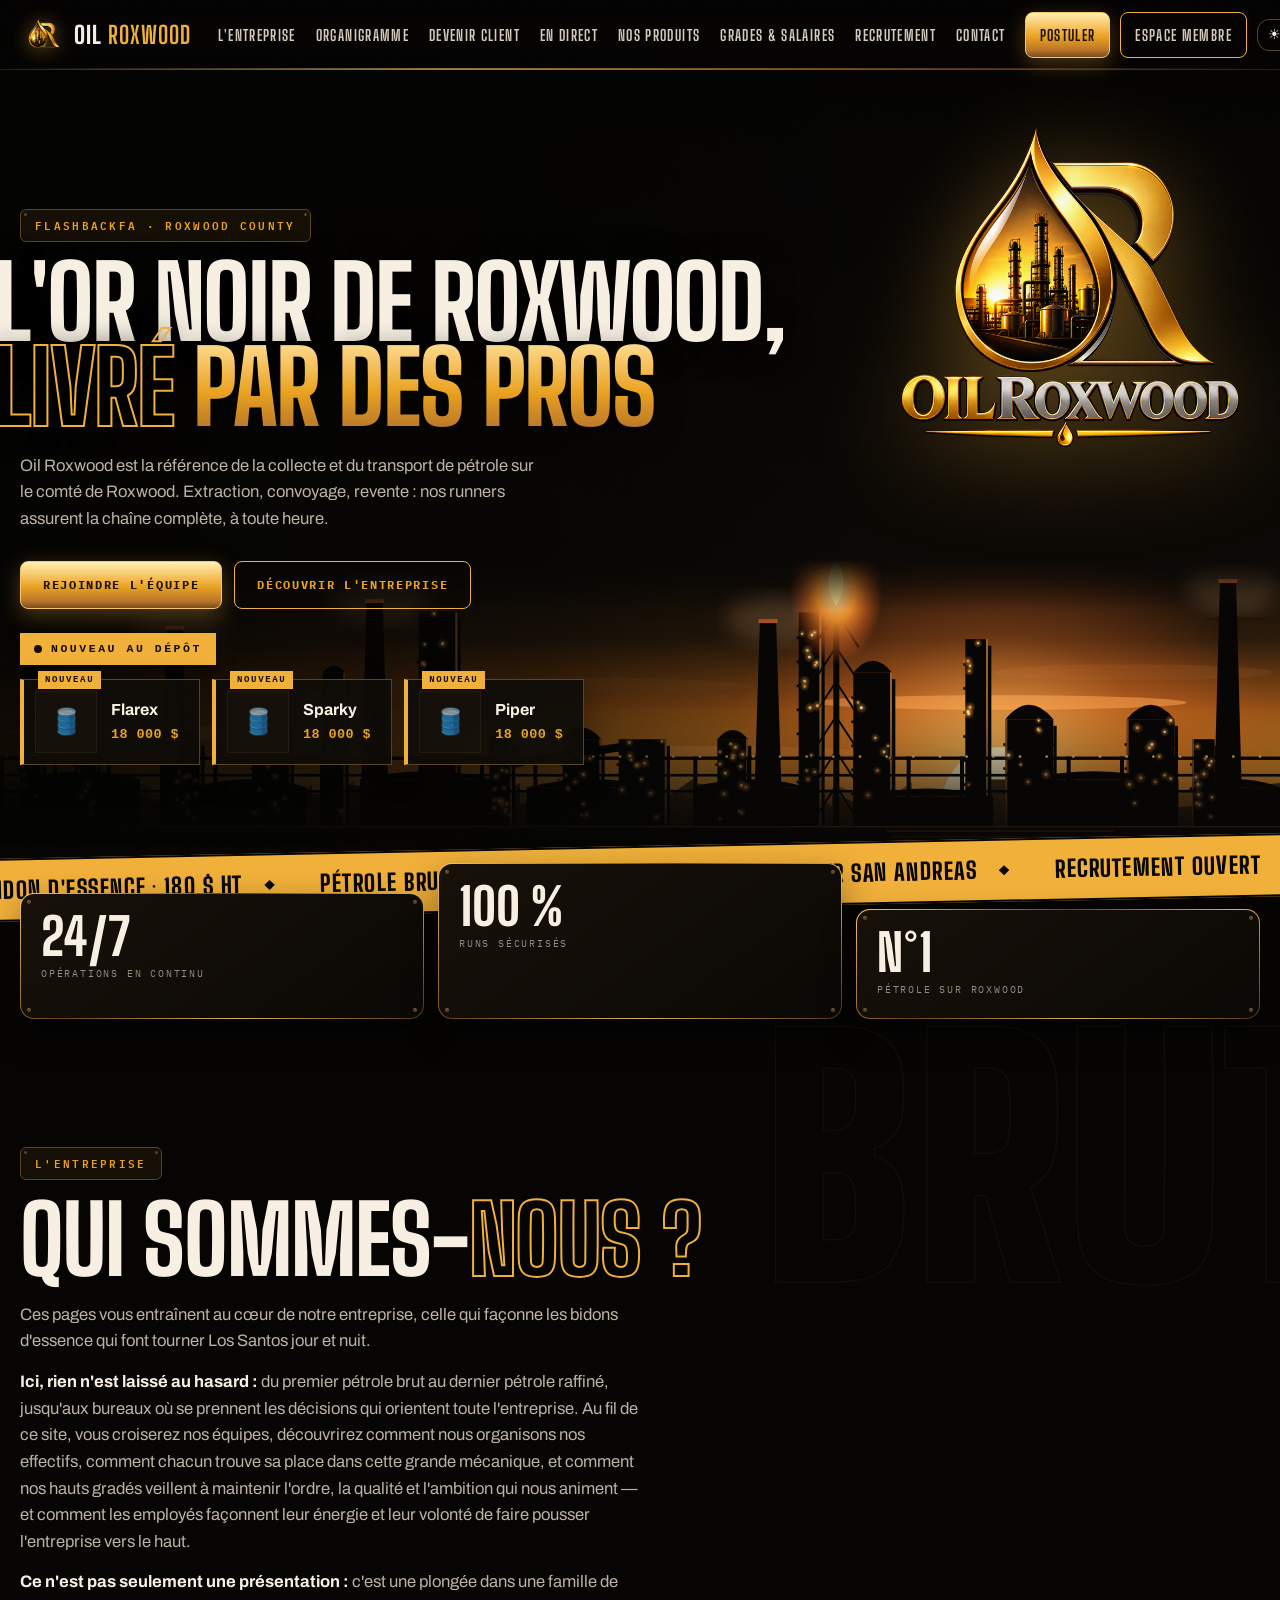
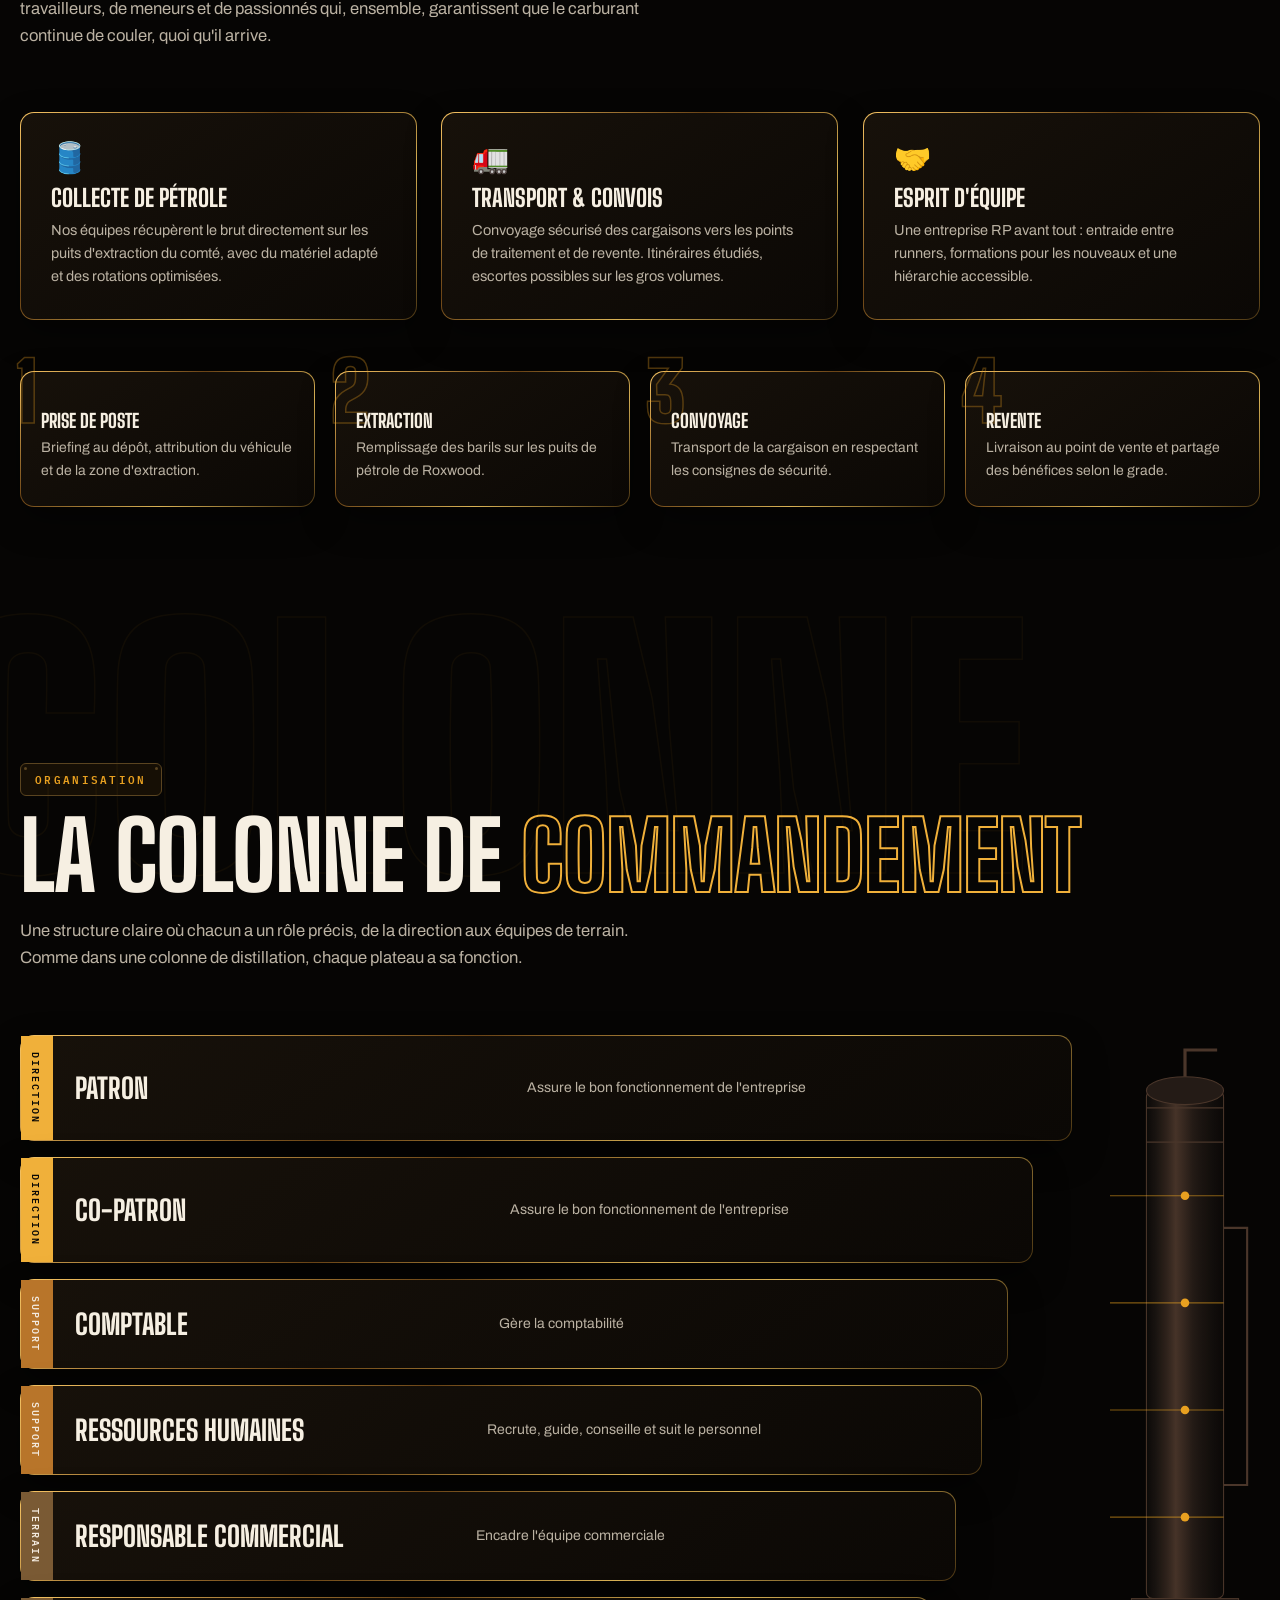
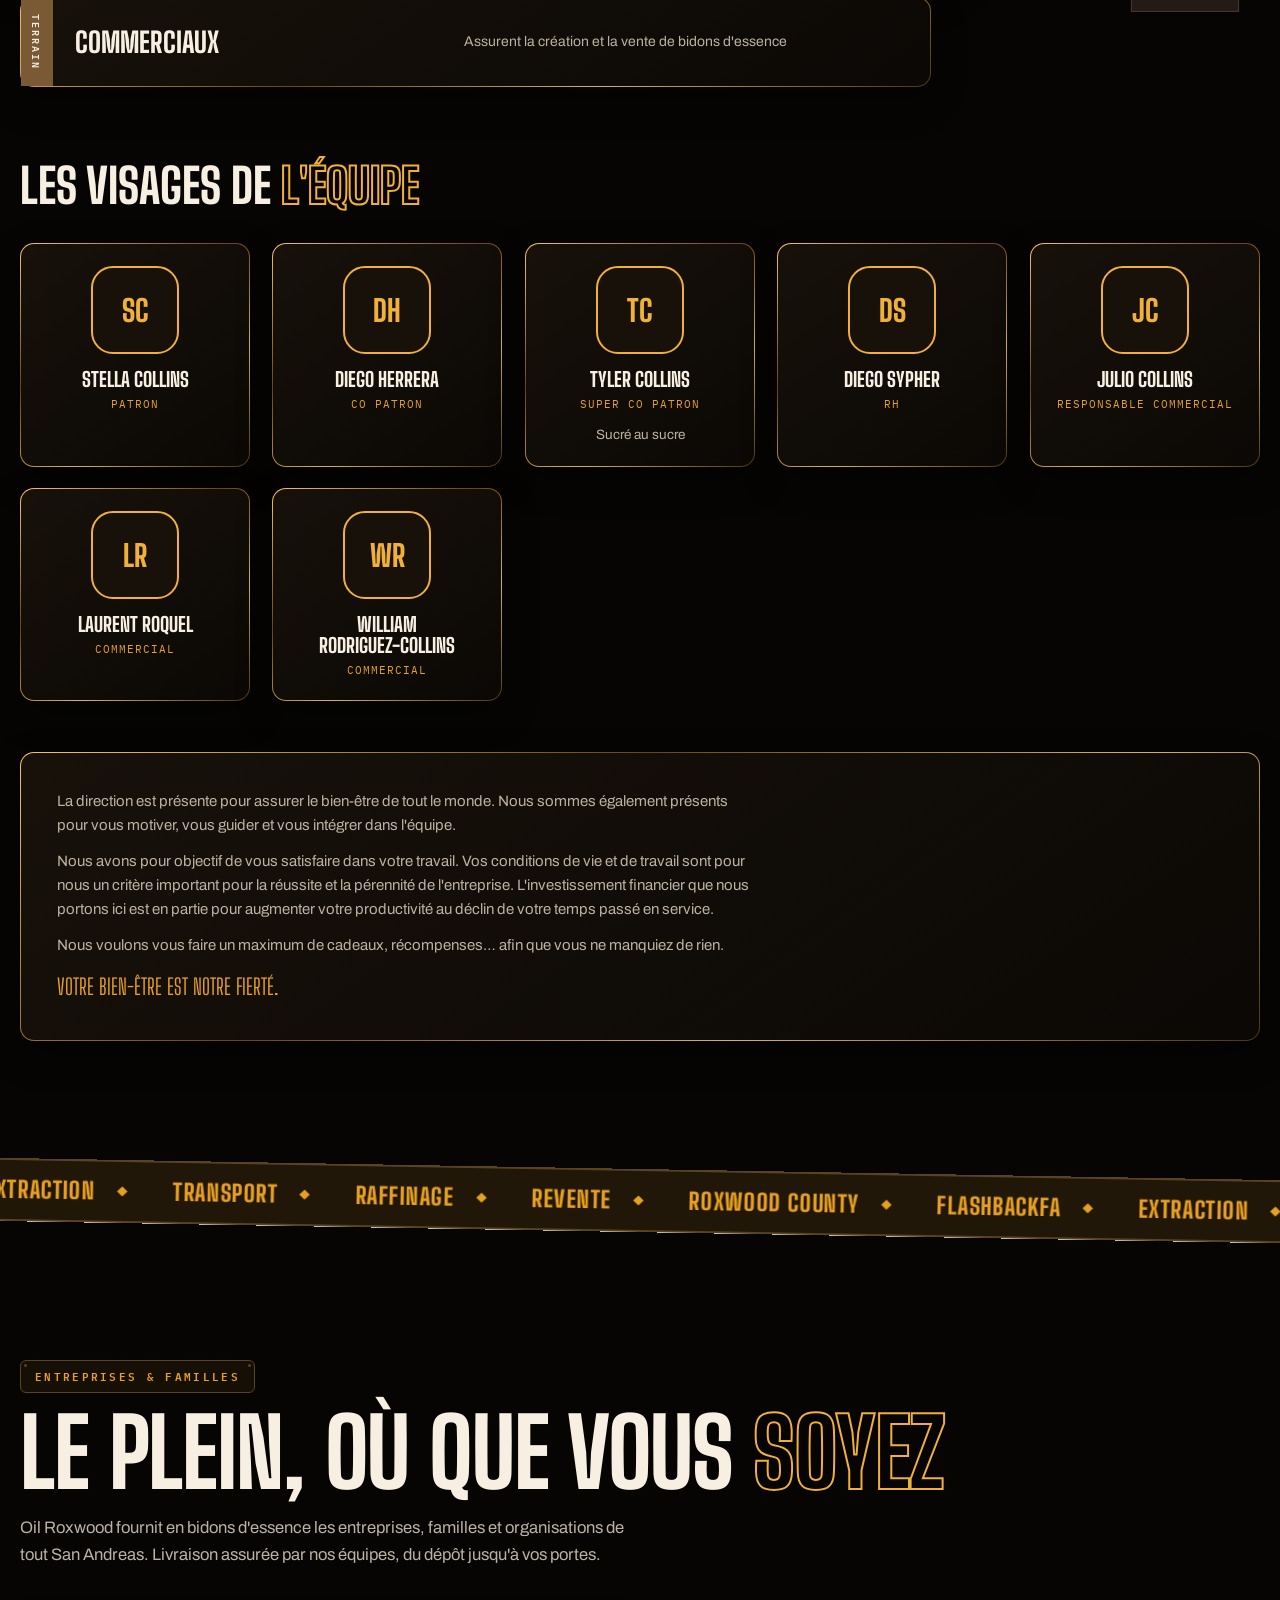
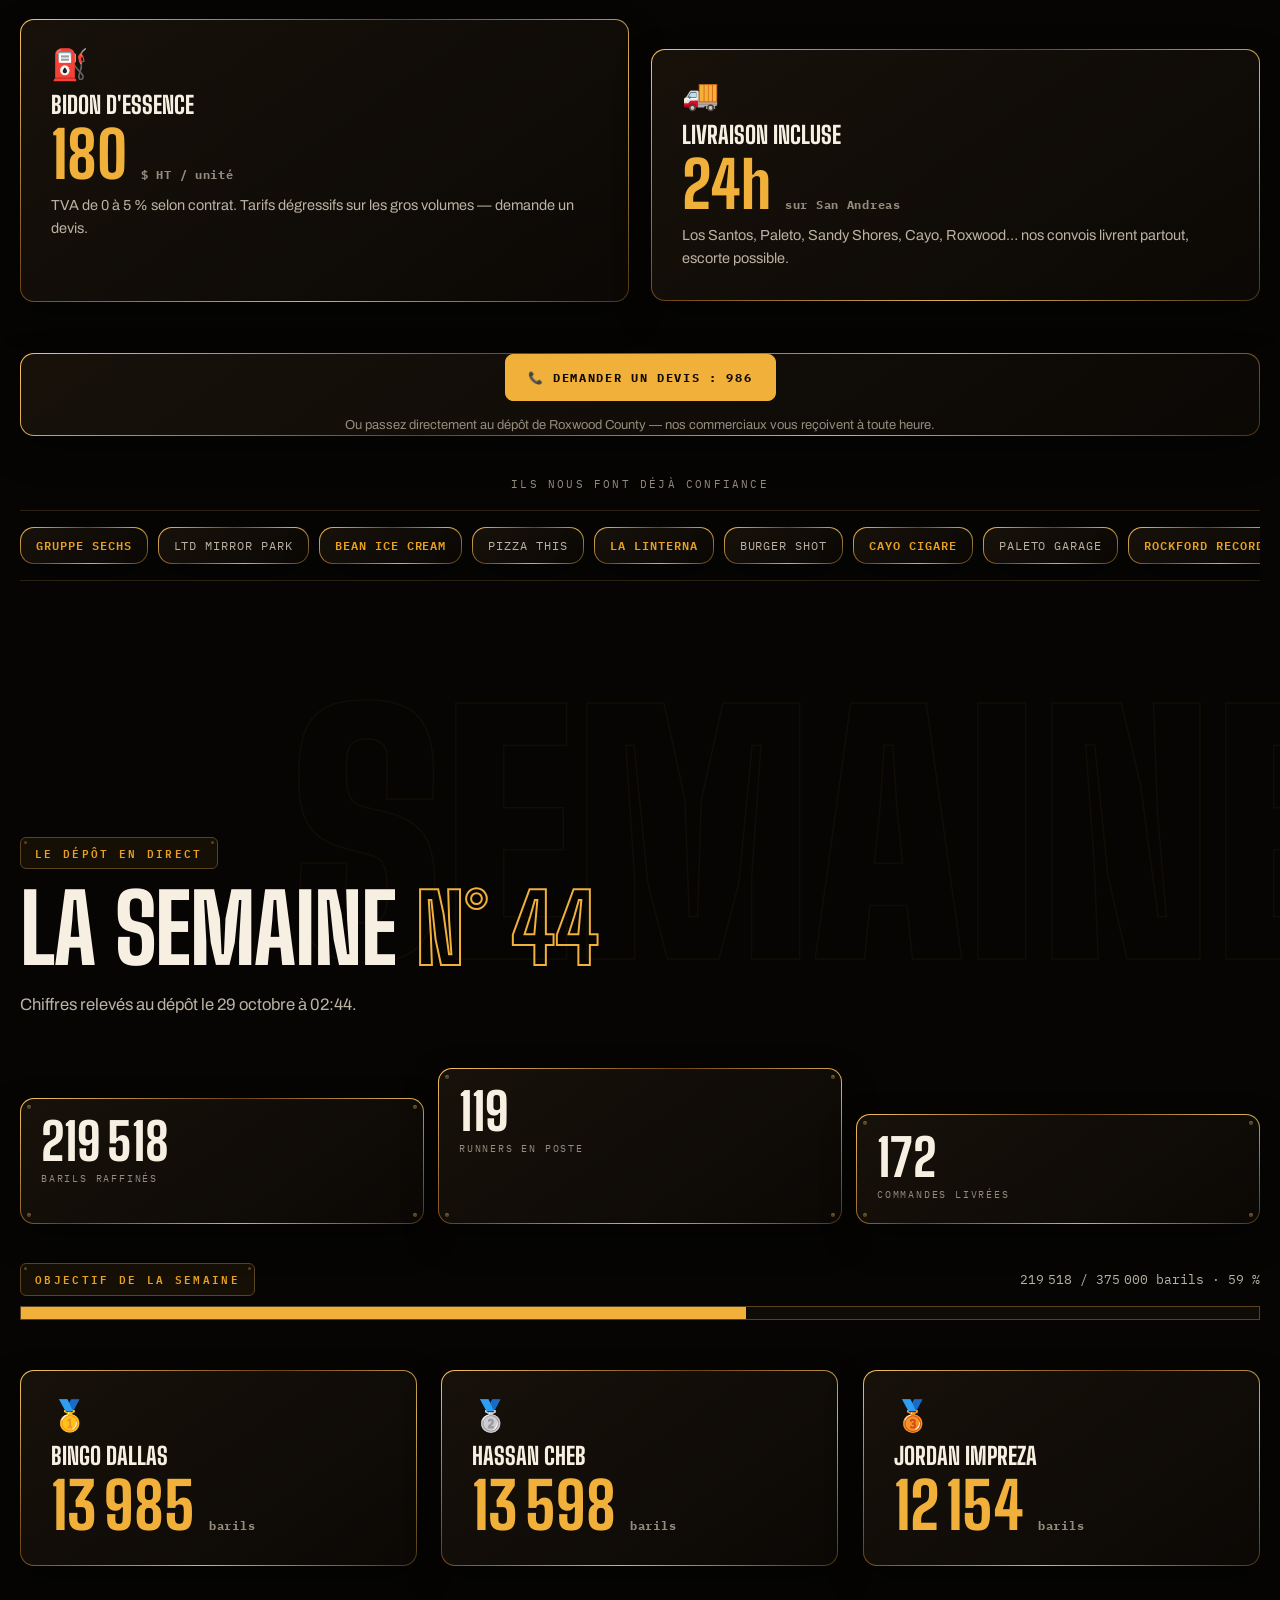
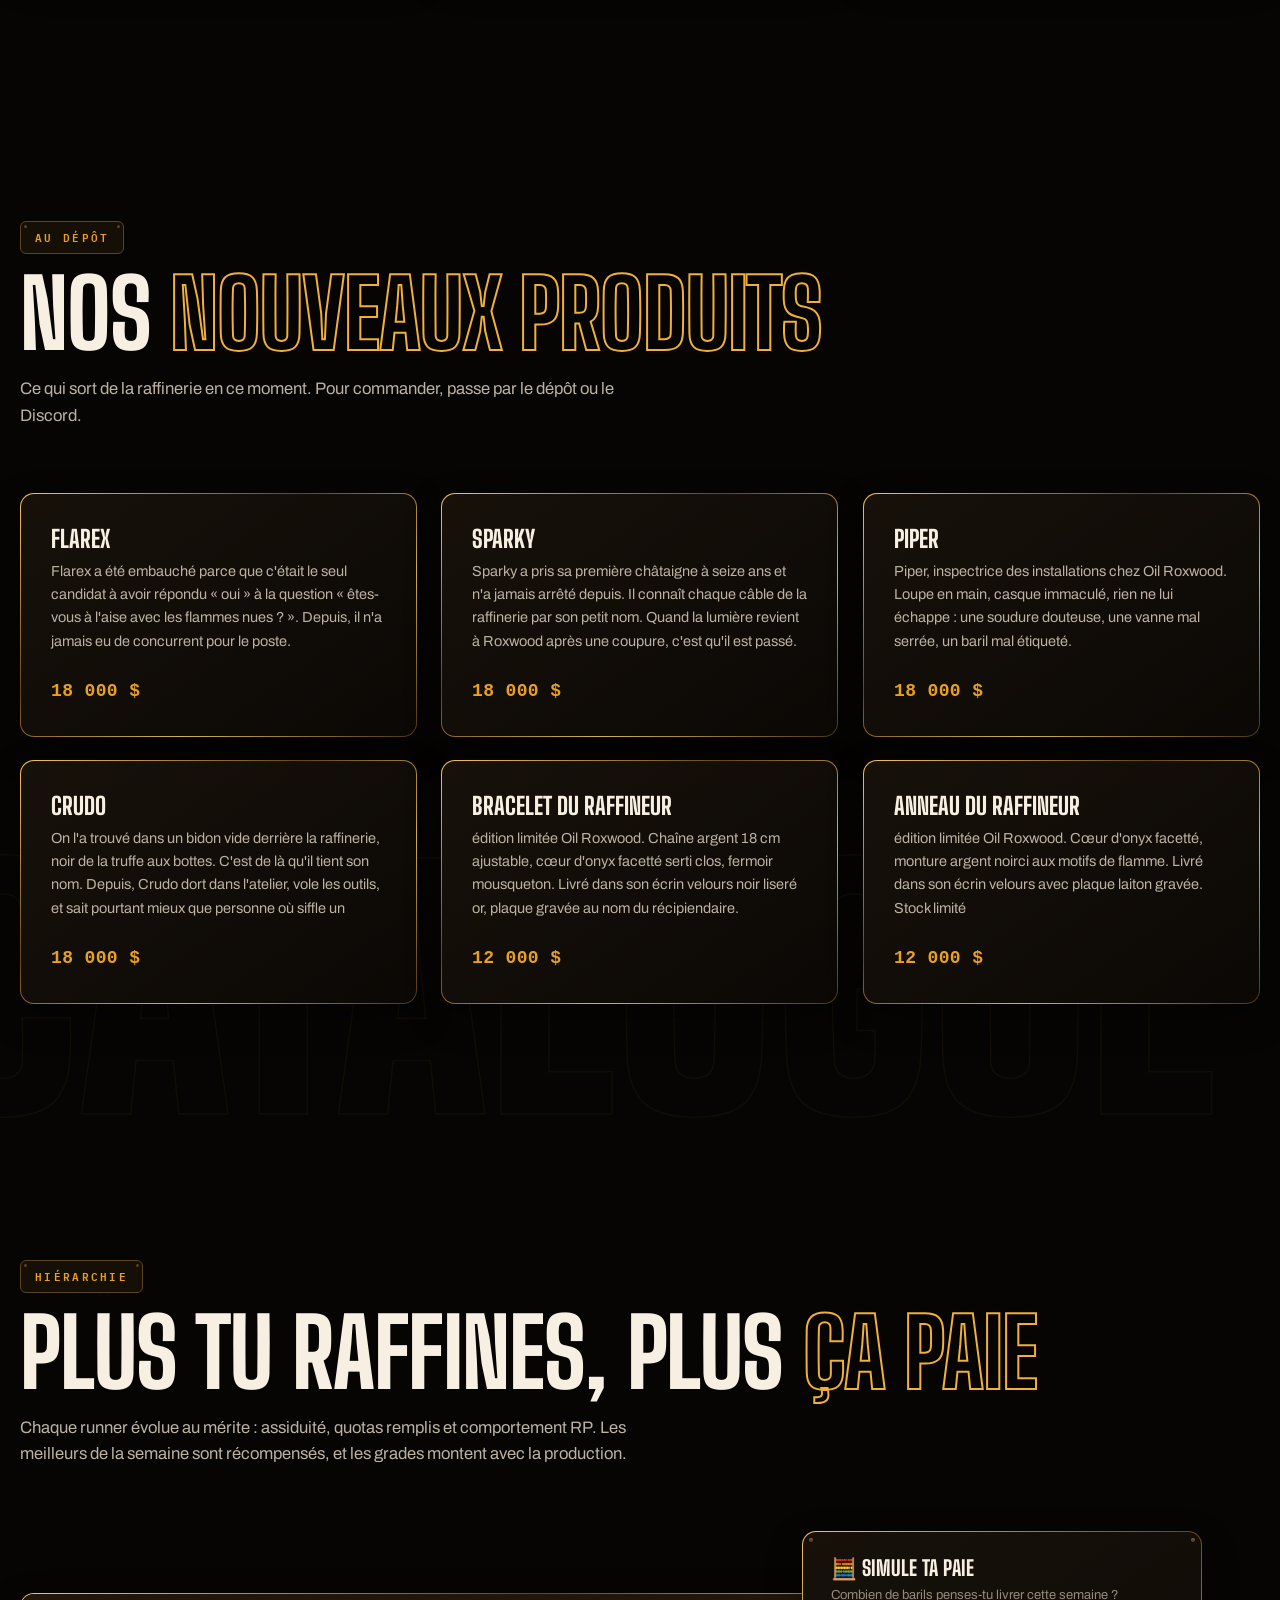
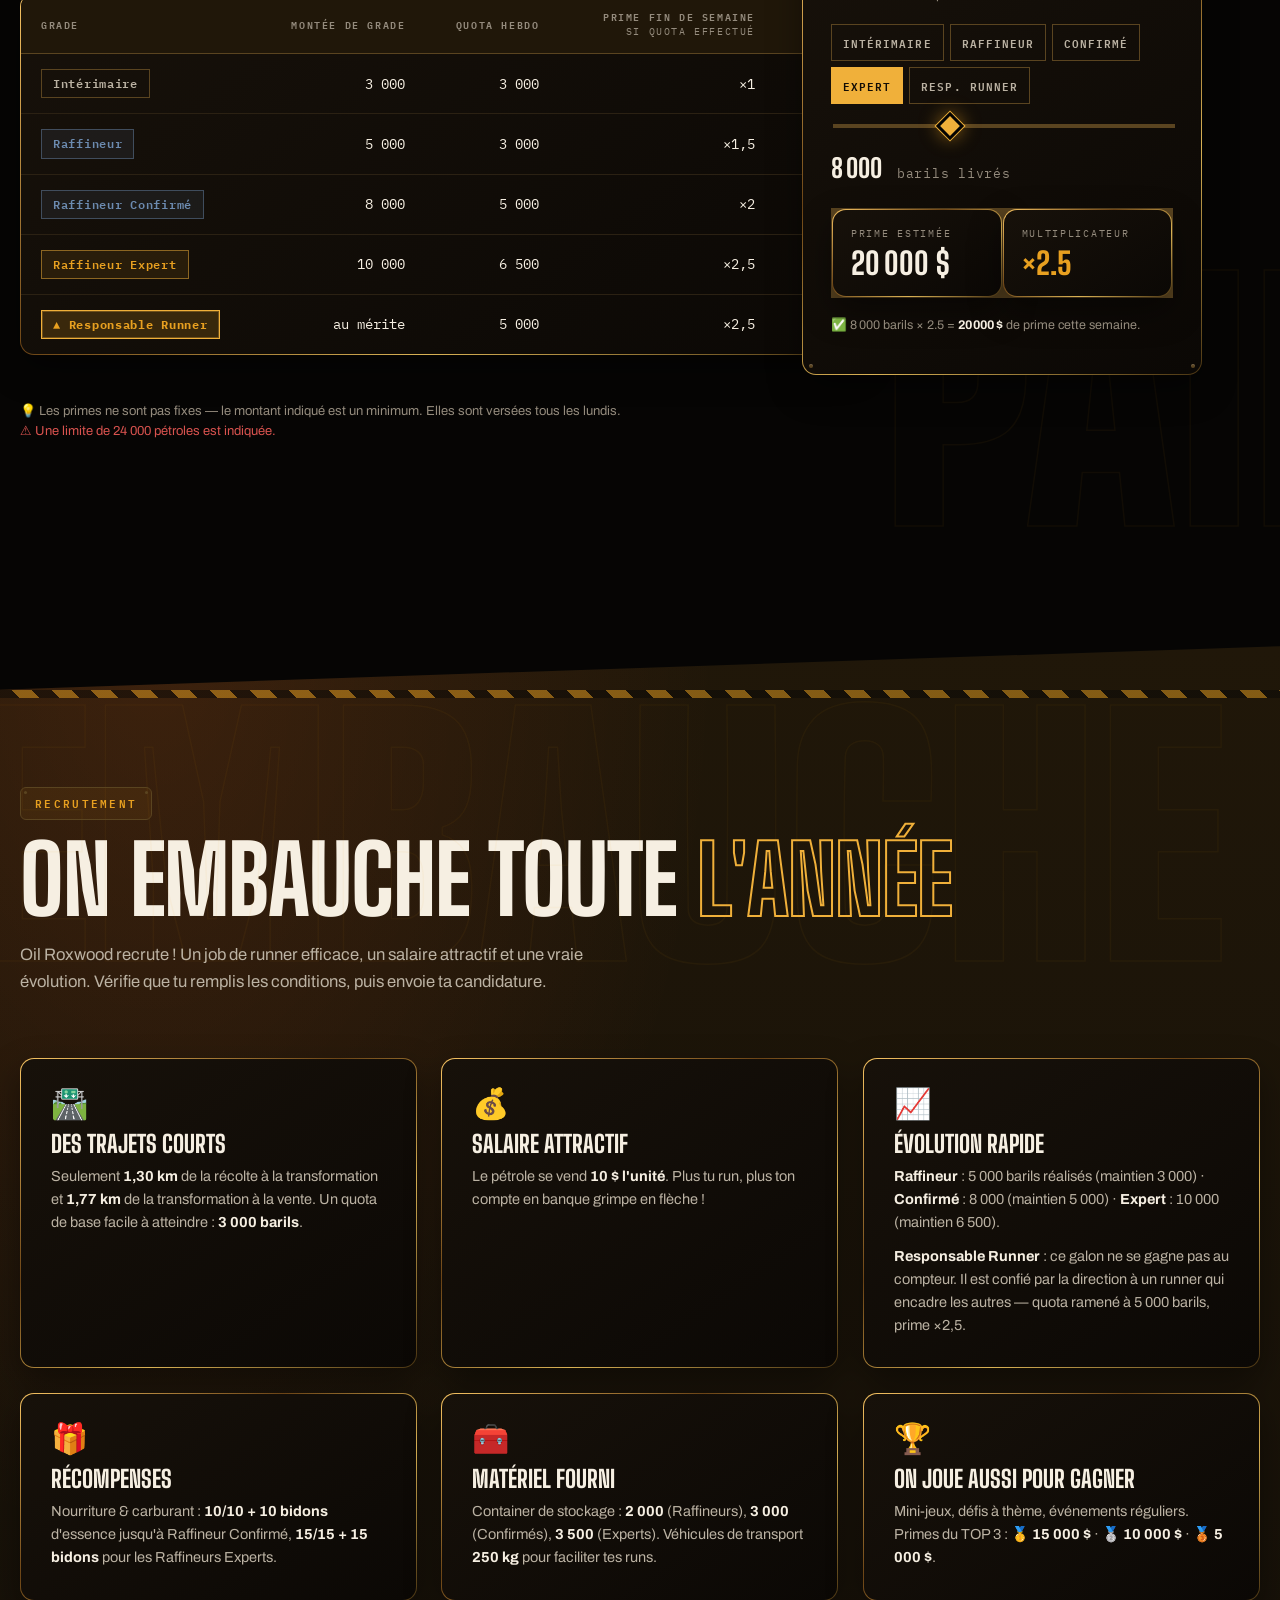
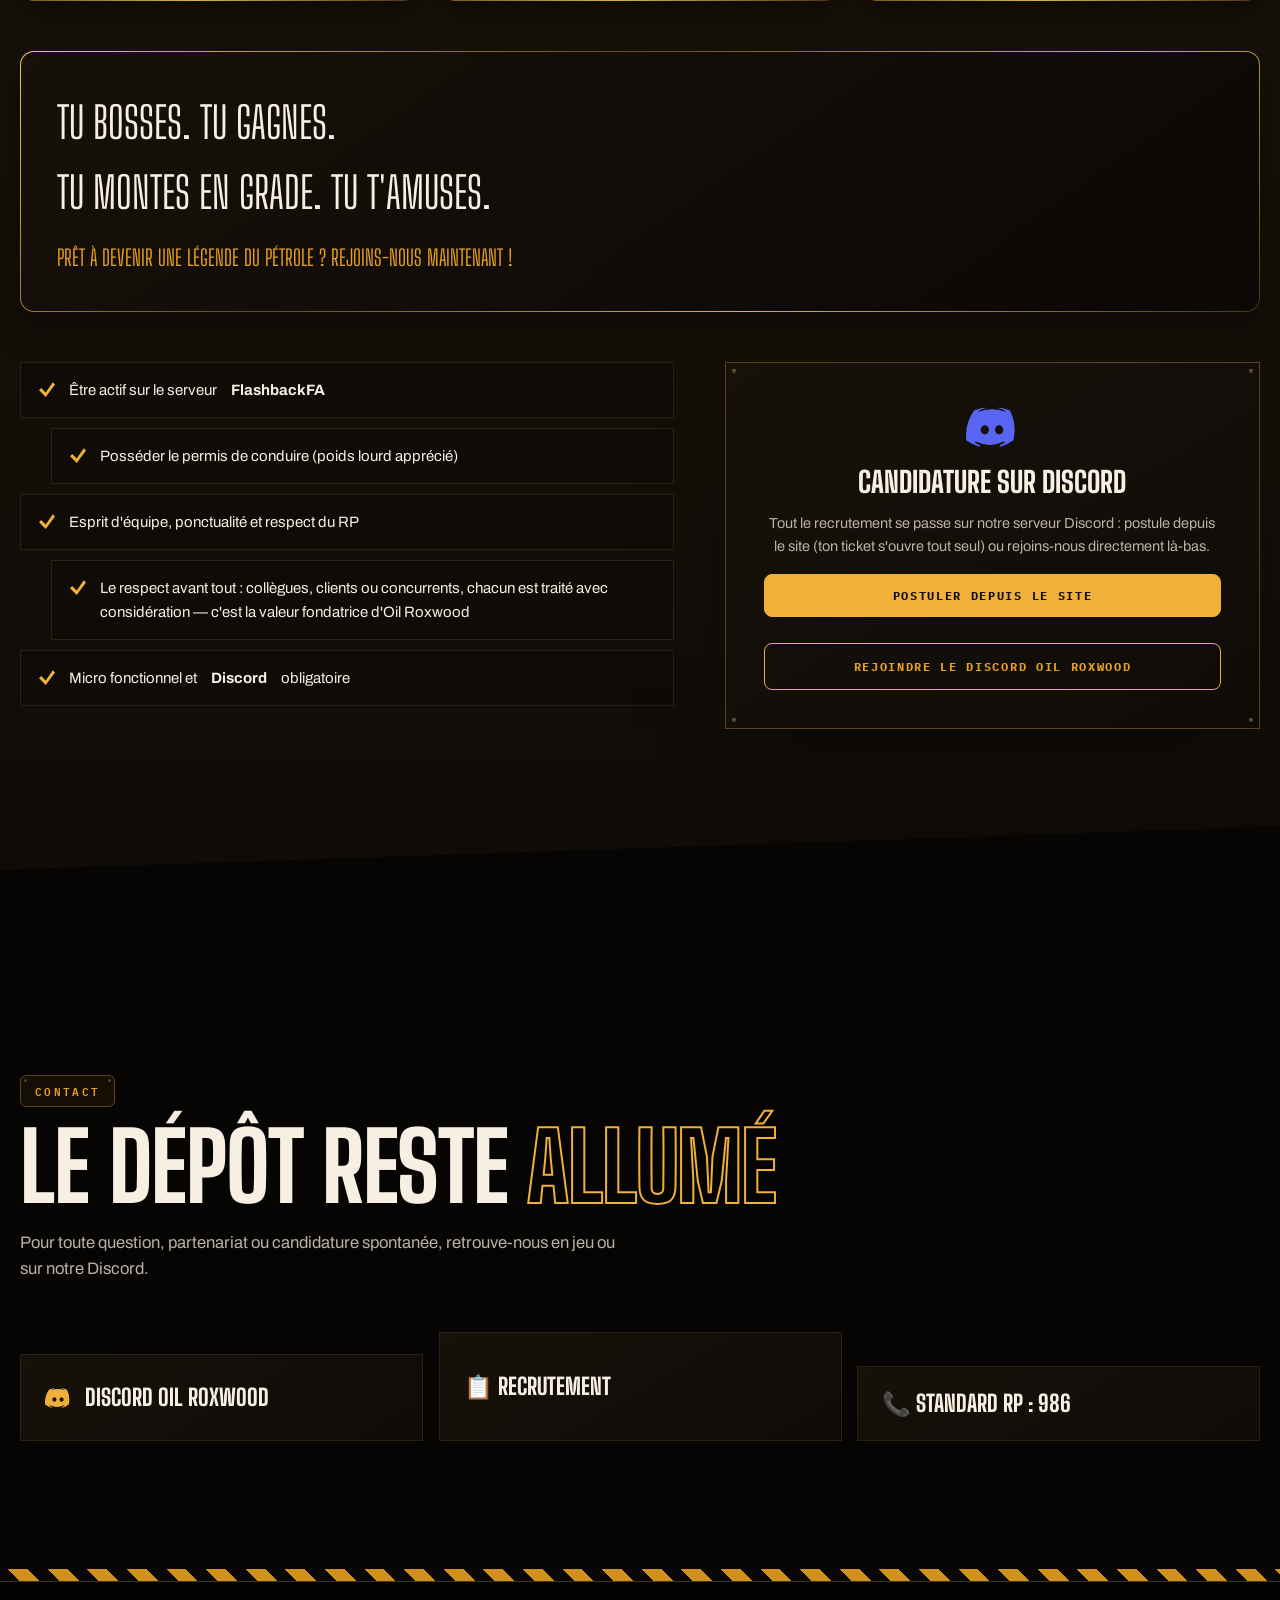
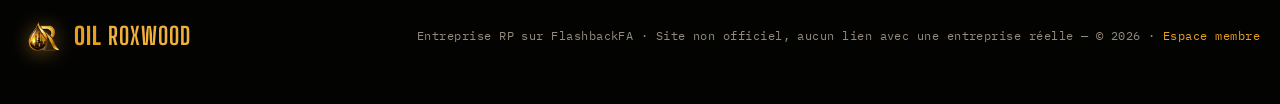
==== index.html @ fe945793 "Candidature directe depuis le site : formulaire, case « je suis sur le Discord », envoi par webhook " ====
<!DOCTYPE html>
<html lang="fr">
<head>
<meta charset="UTF-8">
<meta name="viewport" content="width=device-width, initial-scale=1.0">
<title>Oil Roxwood — Compagnie Pétrolière | FlashbackFA</title>
<meta name="description" content="Oil Roxwood, entreprise de collecte et transport de pétrole sur Roxwood County — Serveur FlashbackFA.">
<!-- ═══════════════════════════════════════════════════════════════
     APERÇU RICHE (Discord, réseaux sociaux)
     ⚠️ Les robots des réseaux n'exécutent pas de JavaScript : ces
     adresses doivent être absolues, contrairement au reste du site
     qui est en chemins relatifs. Si tu renommes le dépôt GitHub ou
     changes de compte propriétaire, remplace-les par la nouvelle
     adresse de GitHub Pages — CE BLOC ET LE JSON-LD PLUS BAS
     (balise <script type="application/ld+json">, champs "url" et
     "logo") sont les deux seuls endroits concernés. Une correction
     de septembre 2026 a raté le second parce que ce commentaire ne
     le mentionnait pas.
     ═══════════════════════════════════════════════════════════════ -->
<meta property="og:type" content="website">
<meta property="og:site_name" content="Oil Roxwood">
<meta property="og:title" content="⛽ OIL ROXWOOD — Compagnie Pétrolière">
<meta property="og:description" content="Collecte & transport de pétrole sur Roxwood County 🛢️ Recrutement ouvert · Devis au 986 · Simulateur de paie en ligne — Serveur FlashbackFA">
<meta property="og:url"   content="https://Shop-Entreprise-FBFA.github.io/Oil-Roxwood/">
<meta property="og:image" content="https://Shop-Entreprise-FBFA.github.io/Oil-Roxwood/assets/banner-og-v3.jpg">
<meta property="og:image:width" content="1200">
<meta property="og:image:height" content="630">
<meta name="twitter:card" content="summary_large_image">
<meta name="theme-color" content="#e8a020">
<link rel="canonical" href="https://Shop-Entreprise-FBFA.github.io/Oil-Roxwood/">
<link rel="icon" type="image/png" href="assets/favicon.png?v=2">
<link rel="apple-touch-icon" href="assets/apple-touch-icon.png?v=2">
<link rel="manifest" href="manifest.webmanifest">
<meta name="mobile-web-app-capable" content="yes">
<meta name="apple-mobile-web-app-capable" content="yes">
<meta name="apple-mobile-web-app-status-bar-style" content="black-translucent">
<meta name="apple-mobile-web-app-title" content="Oil Roxwood">
<script>
/* applique le thème avant le rendu pour éviter le flash */
(function(){
  const s=localStorage.getItem('orx_theme');
  if(s==='dark'||!s)   // nouvelle DA : sombre par défaut ; le bouton lune/soleil garde le choix du visiteur
    document.documentElement.classList.add('dark');
})();
</script>
<script>
/* animation d'entrée : une fois par visite, jamais si le visiteur a demandé moins d'animations (?sansintro pour la couper) */
(function(){try{
  if(!sessionStorage.getItem('orx_intro')&&!matchMedia('(prefers-reduced-motion: reduce)').matches&&!/[?&]sansintro/.test(location.search))
    document.documentElement.classList.add('intro-on');
}catch(e){}})();
</script>
<link rel="preconnect" href="https://fonts.googleapis.com">
<link rel="preconnect" href="https://fonts.gstatic.com" crossorigin>
<!-- Les polices ne bloquent plus l'affichage. Elles arrivaient en feuille de
     style classique : le navigateur attendait Google avant de peindre quoi que
     ce soit — une page blanche de plusieurs centaines de millisecondes en 4G,
     et une page blanche TOUT COURT si Google est injoignable. On les charge
     maintenant de côté ; les piles de repli de roxwood-core.css (Oswald,
     Arial Narrow, Impact…) tiennent l'affiche en attendant, et display=swap
     fait la bascule sans à-coup. -->
<link rel="preload" as="style" href="https://fonts.googleapis.com/css2?family=Big+Shoulders+Display:wght@600;700;800;900&family=Archivo:wght@400;500;600;700&family=IBM+Plex+Mono:wght@400;500;600;700&display=swap">
<link rel="stylesheet" href="https://fonts.googleapis.com/css2?family=Big+Shoulders+Display:wght@600;700;800;900&family=Archivo:wght@400;500;600;700&family=IBM+Plex+Mono:wght@400;500;600;700&display=swap" media="print" onload="this.media='all';this.onload=null">
<noscript><link rel="stylesheet" href="https://fonts.googleapis.com/css2?family=Big+Shoulders+Display:wght@600;700;800;900&family=Archivo:wght@400;500;600;700&family=IBM+Plex+Mono:wght@400;500;600;700&display=swap"></noscript>
<link rel="stylesheet" href="assets/roxwood-core.css?v=C-119">
<link rel="stylesheet" href="assets/roxwood-site.css?v=C-119">
<link rel="stylesheet" href="assets/roxwood-vitrine-or.css?v=V-2">
<link rel="stylesheet" href="assets/roxwood-intro.css?v=1">
<link rel="stylesheet" href="assets/roxwood-portail.css?v=1">
<link rel="stylesheet" href="assets/roxwood-postuler.css?v=1">
<script type="application/ld+json">
{"@context":"https://schema.org","@type":"Organization",
 "name":"Oil Roxwood",
 "url":"https://Shop-Entreprise-FBFA.github.io/Oil-Roxwood/",
 "logo":"https://Shop-Entreprise-FBFA.github.io/Oil-Roxwood/assets/logo.png",
 "description":"Collecte, transport et revente de pétrole sur Roxwood County — serveur RP FlashbackFA.",
 "areaServed":"Roxwood County",
 "sameAs":["https://discord.com/invite/99AuEX3Kpz"],
 "contactPoint":{"@type":"ContactPoint","telephone":"986","contactType":"Commandes","areaServed":"Roxwood County"}}
</script>
</head>
<body>
<div id="intro" aria-hidden="true">
  <div class="intro-halo"></div>
  <div class="intro-logo"><img src="assets/logo-complet.png?v=2" alt="" width="640" height="596"></div>
  <div class="intro-legende">Roxwood County · Pétrole · Transport</div>
  <div class="intro-barre"><i></i></div>
  <span class="intro-passer">Cliquer pour passer</span>
</div>
<div id="noelNeige" aria-hidden="true"></div>
<div id="noelGuirlande" aria-hidden="true"></div>
<a class="evitement" href="#accueil">Aller au contenu</a>

<div id="pipeline"></div>
<span class="cartouche" aria-hidden="true">Oil Roxwood · Roxwood County · Est. 2026</span>

<nav class="barre">
  <a class="logo" href="#accueil">
    <span class="logo-wrap"><img id="navLogo" src="assets/logo.png?v=2" alt="Logo Oil Roxwood" width="34" height="34" decoding="async" fetchpriority="high"></span>
    <span>OIL <b>ROXWOOD</b></span>
  </a>
  <button class="burger" aria-expanded="false" aria-label="Ouvrir le menu">☰</button>
  <div class="nav-links">
    <a href="#presentation">L'entreprise</a>
    <a href="#organigramme">Organigramme</a>
    <a href="#devenir-client">Devenir client</a>
    <a href="#direct" id="navDirect" hidden>En direct</a>
    <a href="#produits" id="navProduits" hidden>Nos produits</a>
    <a href="#grades">Grades &amp; Salaires</a>
    <a href="#recrutement">Recrutement</a>
    <a href="#contact">Contact</a>
    <a href="#recrutement" class="nav-cta" id="navCta">Postuler</a>
    <a href="admin.html" class="nav-membre">Espace membre</a>
    <button class="theme-btn" id="themeBtn" onclick="toggleTheme()" title="Mode clair / sombre" aria-label="Changer de thème">🌙</button>
  </div>
</nav>

<!-- ================= HERO ================= -->
<header id="accueil">
  <canvas id="heroCanvas" aria-hidden="true"></canvas>
  <img id="heroLogoHW" src="assets/logo-halloween.png" alt="" aria-hidden="true">
  <div class="wrap hero-grid">
    <span class="tag kicker" id="heroKicker">FlashbackFA · Roxwood County</span>
    <h1>L'or noir de Roxwood,<br><span class="creux">livré</span> <em>par des pros</em></h1>
    <p class="hero-sub">
      Oil Roxwood est la référence de la collecte et du transport de pétrole sur le comté
      de Roxwood. Extraction, convoyage, revente : nos runners assurent la chaîne complète,
      à toute heure.
    </p>
    <div class="hero-cta">
      <a href="#recrutement" class="btn" id="heroCta" style="background:var(--ambre);color:#120C05"><span>Rejoindre l'équipe</span></a>
      <a href="#presentation" class="btn"><span>Découvrir l'entreprise</span></a>
    </div>

    <!-- Les nouveautés, dès l'accueil. Remplies depuis data/stats-public.json ;
         tant qu'aucun produit n'est en ligne, le bandeau n'existe pas — un
         encart vide sous le titre ferait plus de mal que pas d'encart. -->
    <div class="hero-neuf" id="heroNeuf" hidden>
      <span class="hero-neuf-tag">Nouveau au dépôt</span>
      <div class="hero-neuf-liste" id="heroNeufListe"></div>
    </div>
  </div>
</header>

<!-- ruban défilant -->
<div class="ruban pleine" aria-hidden="true"><div class="defile" id="ruban1"></div></div>

<div class="wrap dessus">
  <div class="hero-stats">
    <div><strong>24/7</strong><span>Opérations en continu</span></div>
    <div><strong>100 %</strong><span>Runs sécurisés</span></div>
    <div><strong>N°1</strong><span>Pétrole sur Roxwood</span></div>
  </div>
</div>

<!-- ================= PRÉSENTATION ================= -->
<section id="presentation">
  <span class="geant" style="top:2vw;right:-6vw" aria-hidden="true">BRUT</span>
  <div class="wrap">
    <span class="tag sec-kicker rev">L'entreprise</span>
    <h2 class="rev">Qui sommes-<span class="creux">nous ?</span></h2>
    <div class="rev">
      <p class="sec-intro">
        Ces pages vous entraînent au cœur de notre entreprise, celle qui façonne les bidons
        d'essence qui font tourner Los Santos jour et nuit.
      </p>
      <p class="sec-intro">
        <strong>Ici, rien n'est laissé au hasard :</strong> du premier pétrole brut au dernier
        pétrole raffiné, jusqu'aux bureaux où se prennent les décisions qui orientent toute
        l'entreprise. Au fil de ce site, vous croiserez nos équipes, découvrirez comment nous
        organisons nos effectifs, comment chacun trouve sa place dans cette grande mécanique,
        et comment nos hauts gradés veillent à maintenir l'ordre, la qualité et l'ambition qui
        nous animent — et comment les employés façonnent leur énergie et leur volonté de faire
        pousser l'entreprise vers le haut.
      </p>
      <p class="sec-intro">
        <strong>Ce n'est pas seulement une présentation :</strong> c'est une plongée dans une
        famille de travailleurs, de meneurs et de passionnés qui, ensemble, garantissent que
        le carburant continue de couler, quoi qu'il arrive.
      </p>
    </div>

    <div class="cards">
      <div class="card rev">
        <div class="ico">🛢️</div>
        <h3>Collecte de pétrole</h3>
        <p>Nos équipes récupèrent le brut directement sur les puits d'extraction du comté, avec du matériel adapté et des rotations optimisées.</p>
      </div>
      <div class="card rev">
        <div class="ico">🚛</div>
        <h3>Transport &amp; convois</h3>
        <p>Convoyage sécurisé des cargaisons vers les points de traitement et de revente. Itinéraires étudiés, escortes possibles sur les gros volumes.</p>
      </div>
      <div class="card rev">
        <div class="ico">🤝</div>
        <h3>Esprit d'équipe</h3>
        <p>Une entreprise RP avant tout : entraide entre runners, formations pour les nouveaux et une hiérarchie accessible.</p>
      </div>
    </div>

    <div class="steps">
      <div class="step rev"><span class="num" aria-hidden="true">1</span><h4>Prise de poste</h4><p>Briefing au dépôt, attribution du véhicule et de la zone d'extraction.</p></div>
      <div class="step rev"><span class="num" aria-hidden="true">2</span><h4>Extraction</h4><p>Remplissage des barils sur les puits de pétrole de Roxwood.</p></div>
      <div class="step rev"><span class="num" aria-hidden="true">3</span><h4>Convoyage</h4><p>Transport de la cargaison en respectant les consignes de sécurité.</p></div>
      <div class="step rev"><span class="num" aria-hidden="true">4</span><h4>Revente</h4><p>Livraison au point de vente et partage des bénéfices selon le grade.</p></div>
    </div>
  </div>
</section>

<!-- ================= ORGANIGRAMME ================= -->
<section id="organigramme">
  <span class="geant" style="top:0;left:-4vw" aria-hidden="true">COLONNE</span>
  <div class="wrap">
    <span class="tag sec-kicker rev">Organisation</span>
    <h2 class="rev">La colonne de <span class="creux">commandement</span></h2>
    <p class="sec-intro rev">
      Une structure claire où chacun a un rôle précis, de la direction aux équipes de terrain.
      Comme dans une colonne de distillation, chaque plateau a sa fonction.
    </p>

    <div class="org">
      <div>
        <div class="org-level">
          <div class="org-card rev"><div class="rang">Direction</div><div class="corps"><h4>Patron</h4><p>Assure le bon fonctionnement de l'entreprise</p></div></div>
          <div class="org-card rev"><div class="rang">Direction</div><div class="corps"><h4>Co-Patron</h4><p>Assure le bon fonctionnement de l'entreprise</p></div></div>
        </div>
        <div class="org-level" style="margin-top:16px">
          <div class="org-card rev"><div class="rang">Support</div><div class="corps"><h4>Comptable</h4><p>Gère la comptabilité</p></div></div>
          <div class="org-card rev"><div class="rang">Support</div><div class="corps"><h4>Ressources Humaines</h4><p>Recrute, guide, conseille et suit le personnel</p></div></div>
        </div>
        <div class="org-level" style="margin-top:16px">
          <div class="org-card rev"><div class="rang">Terrain</div><div class="corps"><h4>Responsable commercial</h4><p>Encadre l'équipe commerciale</p></div></div>
          <div class="org-card rev"><div class="rang">Terrain</div><div class="corps"><h4>Commerciaux</h4><p>Assurent la création et la vente de bidons d'essence</p></div></div>
        </div>
      </div>

      <div class="org-fig" aria-hidden="true">
        <svg viewBox="0 0 140 560" fill="none">
          <defs>
            <linearGradient id="col" x1="0" y1="0" x2="1" y2="0">
              <stop offset="0" stop-color="#12100E" stop-opacity=".55"/><stop offset=".38" stop-color="#463328"/>
              <stop offset=".6" stop-color="#241B16"/><stop offset="1" stop-color="#100D0B" stop-opacity=".55"/>
            </linearGradient>
          </defs>
          <rect x="34" y="52" width="72" height="474" rx="6" fill="url(#col)" stroke="#4A362A"/>
          <ellipse cx="70" cy="52" rx="36" ry="13" fill="#241B16" stroke="#4A362A"/>
          <path d="M70 39V14h30" stroke="#4A362A" stroke-width="3"/>
          <path d="M34 68h72M34 100h72" stroke="#4A362A"/>
          <g stroke="#E8A020" opacity=".55"><path d="M0 150h106M0 250h106M0 350h106M0 450h106"/></g>
          <g fill="#E8A020"><circle cx="70" cy="150" r="4"/><circle cx="70" cy="250" r="4"/><circle cx="70" cy="350" r="4"/><circle cx="70" cy="450" r="4"/></g>
          <path d="M106 180h22v240h-22" stroke="#4A362A" stroke-width="2"/>
          <rect x="20" y="526" width="100" height="12" fill="#241B16" stroke="#4A362A"/>
        </svg>
      </div>
    </div>

    <!-- L'équipe : rempli depuis data/stats-public.json, uniquement avec les
         personnes qui ont coché la case dans « Mon profil ». Reste caché sinon. -->
    <div id="equipe" hidden>
      <h3 class="equipe-titre rev">Les visages de <span class="creux">l'équipe</span></h3>
      <div class="equipe-grille" id="equipeGrille"></div>
    </div>

    <div class="org-quote rev">
      <p>La direction est présente pour assurer le bien-être de tout le monde. Nous sommes également présents pour vous motiver, vous guider et vous intégrer dans l'équipe.</p>
      <p>Nous avons pour objectif de vous satisfaire dans votre travail. Vos conditions de vie et de travail sont pour nous un critère important pour la réussite et la pérennité de l'entreprise. L'investissement financier que nous portons ici est en partie pour augmenter votre productivité au déclin de votre temps passé en service.</p>
      <p>Nous voulons vous faire un maximum de cadeaux, récompenses… afin que vous ne manquiez de rien.</p>
      <p>Votre bien-être est notre fierté.</p>
    </div>
  </div>
</section>

<!-- ruban inverse -->
<div class="ruban inverse pleine" aria-hidden="true"><div class="defile" id="ruban2"></div></div>

<!-- ================= DEVENIR CLIENT ================= -->
<section id="devenir-client">
  <div class="wrap">
    <span class="tag sec-kicker rev">Entreprises &amp; familles</span>
    <h2 class="rev">Le plein, où que vous <span class="creux">soyez</span></h2>
    <p class="sec-intro rev">
      Oil Roxwood fournit en bidons d'essence les entreprises, familles et organisations
      de tout San Andreas. Livraison assurée par nos équipes, du dépôt jusqu'à vos portes.
    </p>

    <div class="offre">
      <div class="card rev">
        <div class="ico">⛽</div>
        <h3>Bidon d'essence</h3>
        <b class="prix">180 <span>$ HT / unité</span></b>
        <p>TVA de 0 à 5 % selon contrat. Tarifs dégressifs sur les gros volumes — demande un devis.</p>
      </div>
      <div class="card rev">
        <div class="ico">🚚</div>
        <h3>Livraison incluse</h3>
        <b class="prix">24h <span>sur San Andreas</span></b>
        <p>Los Santos, Paleto, Sandy Shores, Cayo, Roxwood… nos convois livrent partout, escorte possible.</p>
      </div>
    </div>

    <div class="devis rev">
      <a href="#contact" class="btn" style="background:var(--ambre);color:#120C05"><span>📞 Demander un devis : 986</span></a>
      <p class="note" style="margin-top:14px">Ou passez directement au dépôt de Roxwood County — nos commerciaux vous reçoivent à toute heure.</p>
    </div>

    <p class="confiance">Ils nous font déjà confiance</p>
    <div class="marquee">
      <div class="marquee-track" id="cliTrack">
        <span class="cli-chip"><b>Gruppe Sechs</b></span>
        <span class="cli-chip">LTD Mirror Park</span>
        <span class="cli-chip"><b>Bean Ice Cream</b></span>
        <span class="cli-chip">Pizza This</span>
        <span class="cli-chip"><b>La Linterna</b></span>
        <span class="cli-chip">Burger Shot</span>
        <span class="cli-chip"><b>Cayo Cigare</b></span>
        <span class="cli-chip">Paleto Garage</span>
        <span class="cli-chip"><b>Rockford Records</b></span>
        <span class="cli-chip">Aqua Black</span>
        <span class="cli-chip"><b>Post OP</b></span>
        <span class="cli-chip">Atelier Komori</span>
        <span class="cli-chip"><b>Pacific Bluff</b></span>
        <span class="cli-chip">Mairie San Andreas</span>
        <span class="cli-chip"><b>Club 77</b></span>
        <span class="cli-chip">Casa Del Gusto</span>
      </div>
    </div>
  </div>
</section>

<!-- ================= LE DÉPÔT EN DIRECT ================= -->
<section id="direct" hidden>
  <span class="geant" style="top:1vw;right:-5vw" aria-hidden="true">SEMAINE</span>
  <div class="wrap">
    <span class="tag sec-kicker rev">Le dépôt en direct</span>
    <h2 class="rev">La semaine <span class="creux" id="dirSem">en cours</span></h2>
    <p class="sec-intro rev" id="dirMaj"></p>

    <div class="hero-stats" style="margin-top:clamp(30px,4vw,52px)">
      <div><strong id="dirBarils">—</strong><span>Barils raffinés</span></div>
      <div><strong id="dirEffectif">—</strong><span>Runners en poste</span></div>
      <div><strong id="dirClients">—</strong><span>Commandes livrées</span></div>
    </div>

    <div id="dirObjWrap" class="rev" style="margin-top:clamp(26px,3vw,40px)" hidden>
      <div style="display:flex;justify-content:space-between;align-items:baseline;gap:14px;margin-bottom:10px">
        <span class="tag">Objectif de la semaine</span>
        <span class="mono" id="dirObjTxt" style="color:var(--fumee);font-size:13px"></span>
      </div>
      <div style="height:14px;background:var(--plaque);border:1px solid var(--trait-fort);position:relative;overflow:hidden">
        <i id="dirObjBar" style="position:absolute;inset:0 100% 0 0;background:var(--ambre);transition:right 1.2s var(--ease)"></i>
      </div>
    </div>

    <div id="dirTop" class="cards" style="margin-top:clamp(30px,4vw,50px)" hidden></div>
  </div>
</section>

<!-- ================= NOUVEAUX PRODUITS =================
     Rempli depuis data/stats-public.json, publié par l'espace membre.
     Tant qu'aucun produit n'est en ligne, la section reste cachée : mieux
     vaut pas de rubrique qu'une rubrique vide. -->
<section id="produits" hidden>
  <span class="geant" style="bottom:2vw;left:-6vw" aria-hidden="true">CATALOGUE</span>
  <div class="wrap">
    <span class="tag sec-kicker rev">Au dépôt</span>
    <h2 class="rev">Nos <span class="creux">nouveaux produits</span></h2>
    <p class="sec-intro rev">Ce qui sort de la raffinerie en ce moment. Pour commander, passe par le dépôt ou le Discord.</p>
    <div id="prodGrille" class="cards"></div>
  </div>
</section>

<!-- ================= GRADES ================= -->
<section id="grades">
  <span class="geant" style="bottom:4vw;right:-8vw" aria-hidden="true">PAIE</span>
  <div class="wrap">
    <span class="tag sec-kicker rev">Hiérarchie</span>
    <h2 class="rev">Plus tu raffines, plus <span class="creux">ça paie</span></h2>
    <p class="sec-intro rev">
      Chaque runner évolue au mérite : assiduité, quotas remplis et comportement RP.
      Les meilleurs de la semaine sont récompensés, et les grades montent avec la production.
    </p>

    <div class="paye">
      <div class="table-card rev">
        <table>
          <thead>
            <tr>
              <th scope="col">Grade</th>
              <th scope="col">Montée de grade</th>
              <th scope="col">Quota hebdo</th>
              <th scope="col">Prime fin de semaine<small>si quota effectué</small></th>
            </tr>
          </thead>
          <tbody>
            <tr><td><span class="badge b-grey">Intérimaire</span></td><td>3 000</td><td>3 000</td><td>×1</td></tr>
            <tr><td><span class="badge b-blue">Raffineur</span></td><td>5 000</td><td>3 000</td><td>×1,5</td></tr>
            <tr><td><span class="badge b-blue">Raffineur Confirmé</span></td><td>8 000</td><td>5 000</td><td>×2</td></tr>
            <tr><td><span class="badge b-gold">Raffineur Expert</span></td><td>10 000</td><td>6 500</td><td>×2,5</td></tr>
            <tr><td><span class="badge b-galon">▲ Responsable Runner</span></td><td>au mérite</td><td>5 000</td><td>×2,5</td></tr>
          </tbody>
        </table>
      </div>

      <div class="simu rev">
        <h3>🧮 Simule ta paie</h3>
        <p class="simu-sub">Combien de barils penses-tu livrer cette semaine ?</p>
        <div class="simu-grades" id="simuGrades"></div>
        <input type="range" id="simuRange" min="0" max="24000" step="100" value="8000" aria-label="Barils livrés cette semaine">
        <div class="simu-baril"><b id="simuBarils">8 000</b> barils livrés</div>
        <div class="simu-out">
          <div class="simu-card"><span>Prime estimée</span><strong id="simuPrime">—</strong></div>
          <div class="simu-card simu-card-total"><span>Multiplicateur</span><strong id="simuMult">—</strong></div>
        </div>
        <p class="simu-note" id="simuNote"></p>
      </div>
    </div>

    <p class="note rev" style="margin-top:26px">💡 Les primes ne sont pas fixes — le montant indiqué est un minimum. Elles sont versées tous les lundis.</p>
    <p class="note rev" style="color:var(--red)">⚠️ Une limite de 24 000 pétroles est indiquée.</p>
  </div>
</section>

<!-- ================= RECRUTEMENT ================= -->
<section id="recrutement" class="bande pleine">
  <span class="geant" style="top:6vw;left:-3vw" aria-hidden="true">EMBAUCHE</span>
  <span class="tag sec-kicker rev">Recrutement</span>
  <h2 class="rev">On embauche toute <span class="creux">l'année</span></h2>
  <p class="sec-intro rev">
    Oil Roxwood recrute ! Un job de runner efficace, un salaire attractif et une
    vraie évolution. Vérifie que tu remplis les conditions, puis envoie ta candidature.
  </p>

  <div class="cards">
    <div class="card rev">
      <div class="ico">🛣️</div><h3>Des trajets courts</h3>
      <p>Seulement <strong>1,30 km</strong> de la récolte à la transformation et <strong>1,77 km</strong> de la transformation à la vente. Un quota de base facile à atteindre : <strong>3 000 barils</strong>.</p>
    </div>
    <div class="card rev">
      <div class="ico">💰</div><h3>Salaire attractif</h3>
      <p>Le pétrole se vend <strong>10 $ l'unité</strong>. Plus tu run, plus ton compte en banque grimpe en flèche !</p>
    </div>
    <div class="card rev">
      <div class="ico">📈</div><h3>Évolution rapide</h3>
      <p><strong>Raffineur</strong> : 5 000 barils réalisés (maintien 3 000) · <strong>Confirmé</strong> : 8 000 (maintien 5 000) · <strong>Expert</strong> : 10 000 (maintien 6 500).</p>
      <p><strong>Responsable Runner</strong> : ce galon ne se gagne pas au compteur. Il est confié par la direction à un runner qui encadre les autres — quota ramené à 5 000 barils, prime ×2,5.</p>
    </div>
    <div class="card rev">
      <div class="ico">🎁</div><h3>Récompenses</h3>
      <p>Nourriture &amp; carburant : <strong>10/10 + 10 bidons</strong> d'essence jusqu'à Raffineur Confirmé, <strong>15/15 + 15 bidons</strong> pour les Raffineurs Experts.</p>
    </div>
    <div class="card rev">
      <div class="ico">🧰</div><h3>Matériel fourni</h3>
      <p>Container de stockage : <strong>2 000</strong> (Raffineurs), <strong>3 000</strong> (Confirmés), <strong>3 500</strong> (Experts). Véhicules de transport <strong>250 kg</strong> pour faciliter tes runs.</p>
    </div>
    <div class="card rev">
      <div class="ico">🏆</div><h3>On joue aussi pour gagner</h3>
      <p>Mini-jeux, défis à thème, événements réguliers. Primes du TOP 3 : <strong>🥇 15 000 $</strong> · <strong>🥈 10 000 $</strong> · <strong>🥉 5 000 $</strong>.</p>
    </div>
  </div>

  <div class="org-quote rev" style="text-align:left">
    <p style="font-family:var(--f-display);font-size:clamp(26px,3.4vw,44px);text-transform:uppercase;color:var(--ink);max-width:none">Tu bosses. Tu gagnes.<br>Tu montes en grade. Tu t'amuses.</p>
    <p>Prêt à devenir une légende du pétrole ? Rejoins-nous maintenant !</p>
  </div>

  <div class="recruit-grid">
    <ul class="conditions">
      <li class="rev">Être actif sur le serveur <strong>FlashbackFA</strong></li>
      <li class="rev">Posséder le permis de conduire (poids lourd apprécié)</li>
      <li class="rev">Esprit d'équipe, ponctualité et respect du RP</li>
      <li class="rev">Le respect avant tout : collègues, clients ou concurrents, chacun est traité avec considération — c'est la valeur fondatrice d'Oil Roxwood</li>
      <li class="rev">Micro fonctionnel et <strong>Discord</strong> obligatoire</li>
    </ul>

    <div class="discord-card rev">
      <svg width="52" height="52" viewBox="0 0 24 24" fill="#5865F2" aria-hidden="true"><path d="M20.3 4.4A19.8 19.8 0 0 0 15.4 3l-.2.4c1.7.4 2.5 1 3.3 1.7A16.2 16.2 0 0 0 12 3.8a16.2 16.2 0 0 0-6.5 1.3c.8-.7 1.7-1.3 3.3-1.7L8.6 3a19.8 19.8 0 0 0-4.9 1.4A20.4 20.4 0 0 0 .1 18.1a19.9 19.9 0 0 0 6 3l.5-.7a12.6 12.6 0 0 1-2.6-1.3l.6-.4a14.2 14.2 0 0 0 12.8 0l.6.4c-.8.5-1.7 1-2.6 1.3l.5.7a19.9 19.9 0 0 0 6-3A20.4 20.4 0 0 0 20.3 4.4zM8.7 15.4c-1 0-1.9-1-1.9-2.1s.8-2.1 1.9-2.1 1.9 1 1.9 2.1-.9 2.1-1.9 2.1zm6.6 0c-1 0-1.9-1-1.9-2.1s.9-2.1 1.9-2.1 1.9 1 1.9 2.1-.8 2.1-1.9 2.1z"/></svg>
      <h3>Candidature sur Discord</h3>
      <p>Tout le recrutement se passe sur notre serveur Discord : postule depuis le site (ton ticket s'ouvre tout seul) ou rejoins-nous directement là-bas.</p>
      <button type="button" data-postuler class="btn" style="background:var(--ambre);color:#120C05;width:100%;margin-bottom:10px"><span>Postuler depuis le site</span></button>
      <a href="https://discord.com/invite/99AuEX3Kpz" target="_blank" rel="noopener" class="btn" style="width:100%"><span>Rejoindre le Discord Oil Roxwood</span></a>
    </div>
  </div>
</section>

<!-- ================= CONTACT ================= -->
<section id="contact">
  <div class="wrap">
    <span class="tag sec-kicker rev">Contact</span>
    <h2 class="rev">Le dépôt reste <span class="creux">allumé</span></h2>
    <p class="sec-intro rev">Pour toute question, partenariat ou candidature spontanée, retrouve-nous en jeu ou sur notre Discord.</p>
    <div class="contact-links">
      <a class="contact-chip rev" href="https://discord.com/invite/99AuEX3Kpz" target="_blank" rel="noopener">
        <svg width="26" height="26" viewBox="0 0 24 24" fill="currentColor" aria-hidden="true"><path d="M20.3 4.4A19.8 19.8 0 0 0 15.4 3l-.2.4c1.7.4 2.5 1 3.3 1.7A16.2 16.2 0 0 0 12 3.8a16.2 16.2 0 0 0-6.5 1.3c.8-.7 1.7-1.3 3.3-1.7L8.6 3a19.8 19.8 0 0 0-4.9 1.4A20.4 20.4 0 0 0 .1 18.1a19.9 19.9 0 0 0 6 3l.5-.7a12.6 12.6 0 0 1-2.6-1.3l.6-.4a14.2 14.2 0 0 0 12.8 0l.6.4c-.8.5-1.7 1-2.6 1.3l.5.7a19.9 19.9 0 0 0 6-3A20.4 20.4 0 0 0 20.3 4.4zM8.7 15.4c-1 0-1.9-1-1.9-2.1s.8-2.1 1.9-2.1 1.9 1 1.9 2.1-.9 2.1-1.9 2.1zm6.6 0c-1 0-1.9-1-1.9-2.1s.9-2.1 1.9-2.1 1.9 1 1.9 2.1-.8 2.1-1.9 2.1z"/></svg>
        Discord Oil Roxwood
      </a>
      <a class="contact-chip rev" href="#recrutement">📋 Recrutement</a>
      <a class="contact-chip rev" href="#devenir-client">📞 Standard RP : 986</a>
    </div>
  </div>
</section>

<div class="hachures" aria-hidden="true"></div>
<footer>
  <div class="wrap pied">
    <a class="logo" href="#accueil">
      <img src="assets/logo.png?v=2" alt="" width="30" height="30" loading="lazy" decoding="async">
      <span>OIL <b>ROXWOOD</b></span>
    </a>
    <p>Entreprise RP sur FlashbackFA · Site non officiel, aucun lien avec une entreprise réelle — © 2026 · <a href="admin.html">Espace membre</a></p>
  </div>
</footer>

<script src="assets/roxwood-ui.js?v=C-119"></script>
<script>
  Roxwood.ruban(document.getElementById('ruban1'), [
    "Bidon d'essence · 180 $ HT","Pétrole brut · 10 $ / unité","Livraison 24 h sur San Andreas",
    "Recrutement ouvert","Devis au 986","4 grades · primes ×2.5",
    "Bidon d'essence · 180 $ HT","Pétrole brut · 10 $ / unité","Livraison 24 h sur San Andreas",
    "Recrutement ouvert","Devis au 986","4 grades · primes ×2.5"
  ]);
  Roxwood.ruban(document.getElementById('ruban2'), [
    "Extraction","Transport","Raffinage","Revente","Roxwood County","FlashbackFA",
    "Extraction","Transport","Raffinage","Revente","Roxwood County","FlashbackFA",
    "Extraction","Transport","Raffinage","Revente","Roxwood County","FlashbackFA"
  ]);
</script>
<script src="assets/roxwood-site.js?v=C-119"></script>
<script src="assets/roxwood-intro.js?v=1"></script>
<script src="assets/roxwood-portail.js?v=1"></script>
<script>
/* Candidature directe : colle ici l'adresse du webhook du salon privé « candidatures-site » (voir SETUP-CANDIDATURE-SITE.md).
   Tant que webhookCandidature est vide, le bouton Postuler renvoie simplement vers le Discord. */
window.ROXWOOD_SITE={discordInvite:"https://discord.com/invite/99AuEX3Kpz",webhookCandidature:""};
</script>
<script src="assets/roxwood-postuler.js?v=1"></script>
</body>
</html>
---- assets/roxwood-core.css ----
/* ============================================================
   OIL ROXWOOD — SOCLE COMMUN  «raffinerie brute»
   Chargé par index.html ET admin.html.
   Contient : jetons de couleur, typographie, textures, rivets,
   rubans de danger, lampe torche, plaques inclinables, boutons.
   ------------------------------------------------------------
   Deux thèmes : JOUR (par défaut) et NUIT (html.dark).
   Le basculement est piloté par toggleTheme() → html.dark
   ============================================================ */

/* ---------- 1. JETONS ---------- */
:root{
  /* --- JOUR : plein soleil sur le dépôt --- */
  --brut:#1C1410;
  --fond:#E7DFD3;
  --bg:#E7DFD3;
  --plaque:#FFFFFF;
  --plaque-2:#F4EEE5;
  --plaque-3:#EAE1D4;
  --acier:#DDD2C2;
  --trait:#D2C6B4;
  --trait-fort:#B9A88F;
  --ink:#1C1410;
  --vapeur:#1C1410;
  --fumee:#5C5145;
  --cendre:#8A7C6C;
  --white:#FFFFFF;

  --ambre:#C97A0C;
  --ambre-clair:#E8A020;
  --flamme:#E0521A;
  --accent:#C97A0C;
  --accent-2:#A8620A;
  /* --ambre sert aussi de FOND sous du texte sombre (boutons, rubans) : l'assombrir
     réglerait le texte posé dessus mais casserait le contraste inverse (texte
     sombre sur fond ambre, ~6:1 aujourd'hui, tomberait à ~3.3:1). D'où un jeton
     séparé, uniquement pour de l'ambre écrit en texte sur le fond clair du jour. */
  --ambre-texte:#8E5608;

  --ok:#2F7A55;
  --alerte:#B3352F;
  --attente:#3E6288;
  --green:#2F7A55;
  --red:#B3352F;
  --blue:#3E6288;
  --violet:#8A4A20;

  /* échelle orange héritée de l'ancien socle */
  --or1:#E8A020; --or2:#C97A0C; --or3:#9C5A08; --or4:#6E3D06;
  --neon-p:#C97A0C; --neon-c:#E8A020; --neon-v:#9C5A08;

  --radius:2px;
  --wrap:1240px;
  --ease:cubic-bezier(.22,.7,.25,1);

  --f-display:"Big Shoulders Display","Oswald","Arial Narrow",Impact,sans-serif;
  --f-body:"Archivo","Inter","Segoe UI",system-ui,sans-serif;
  --f-mono:"IBM Plex Mono","JetBrains Mono",ui-monospace,Menlo,monospace;

  --grain:url("data:image/svg+xml,%3Csvg xmlns='http://www.w3.org/2000/svg' width='180' height='180'%3E%3Cfilter id='n'%3E%3CfeTurbulence type='fractalNoise' baseFrequency='.85' numOctaves='4' stitchTiles='stitch'/%3E%3CfeColorMatrix type='saturate' values='0'/%3E%3C/filter%3E%3Crect width='180' height='180' filter='url(%23n)' opacity='.55'/%3E%3C/svg%3E");
  --danger:repeating-linear-gradient(45deg,#1C1410 0 14px,#E8A020 14px 28px);

  --grain-op:.05;
  --reflet-a:.06;
}

html.dark{
  /* --- NUIT : la raffinerie au crépuscule --- */
  --brut:#080605;
  --fond:#0D0A08;
  --bg:#0D0A08;
  --plaque:#16110E;
  --plaque-2:#1E1713;
  --plaque-3:#241C17;
  --acier:#241C17;
  --trait:#2E241E;
  --trait-fort:#4A362A;
  --ink:#F3EADF;
  --vapeur:#F3EADF;
  --fumee:#A2948A;
  --cendre:#897B70; /* éclairci pour tenir 4.5:1 sur --plaque (AA) — était #70645B, ~3.3:1 */
  --white:#16110E;

  --ambre:#E8A020;
  --ambre-clair:#F7C463;
  --ambre-texte:#E8A020; /* déjà large­ment au-dessus du seuil AA de nuit — pas besoin d'assombrir */
  --flamme:#FF6A2B;
  --accent:#E8A020;
  --accent-2:#F7C463;

  --ok:#4FA97B;
  --alerte:#D9534F;
  --attente:#6C8BB0;
  --green:#4FA97B;
  --red:#D9534F;
  --blue:#6C8BB0;
  --violet:#C0862B;

  --or1:#F7C463; --or2:#E8A020; --or3:#B8752A; --or4:#7A4A18;
  --neon-p:#E8A020; --neon-c:#F7C463; --neon-v:#B8752A;

  --danger:repeating-linear-gradient(45deg,#0A0806 0 14px,#E8A020 14px 28px);

  --grain-op:.055;
  --reflet-a:.10;
}

/* ---------- 2. BASE ---------- */
*,*::before,*::after{box-sizing:border-box}
html{overflow-x:clip}
body{
  margin:0;background:var(--fond);color:var(--ink);
  font-family:var(--f-body);line-height:1.6;
  -webkit-font-smoothing:antialiased;overflow-x:clip;position:relative;
}
body::before{
  content:"";position:fixed;inset:0;z-index:1;pointer-events:none;
  background-image:var(--grain);opacity:var(--grain-op);mix-blend-mode:overlay;
}
img{max-width:100%}
a{color:inherit}
button{font-family:inherit;cursor:pointer}
input,select,textarea{font-family:inherit}
::selection{background:var(--ambre);color:#0A0806}
:focus-visible{outline:2px solid var(--ambre);outline-offset:3px}

h1,h2,h3,h4{font-family:var(--f-display);font-weight:800;margin:0;line-height:.92;text-wrap:balance}

::-webkit-scrollbar{width:10px;height:10px}
::-webkit-scrollbar-track{background:transparent}
::-webkit-scrollbar-thumb{background:var(--trait-fort);border-radius:99px;border:2px solid var(--fond)}
::-webkit-scrollbar-thumb:hover{background:var(--ambre)}
/* ---- habillage saisonnier — commun aux deux pages (un seul à la fois, Paramètres) ----
   --saison porte la couleur du thème actif, --deco-* les éléments qui
   diffèrent par nature (emoji, coin décoratif) ; app.css et site.css s'y
   appuient pour ne jamais dupliquer Halloween/Noël règle par règle. */
html.halloween{
  --saison:#8B5FBF;
  --deco-vole:"🦇";--deco-flotte:"🎃";
  --deco-coin:url("data:image/svg+xml,%3Csvg xmlns='http://www.w3.org/2000/svg' viewBox='0 0 96 96'%3E%3Cg fill='none' stroke='%23A2948A' stroke-width='1'%3E%3Cpath d='M0 0 L96 96 M0 0 L52 0 M0 0 L0 52'/%3E%3Cpath d='M16 0 Q16 16 0 16'/%3E%3Cpath d='M34 0 Q34 34 0 34'/%3E%3Cpath d='M54 0 Q54 54 0 54'/%3E%3Cpath d='M74 0 Q74 74 0 74'/%3E%3C/g%3E%3Ccircle cx='11' cy='11' r='2.2' fill='%23C9BDB2'/%3E%3C/svg%3E");
}
html.noel{
  --saison:#D6413A;
  --deco-vole:"❄️";--deco-flotte:"🎁";
  --deco-coin:url("data:image/svg+xml,%3Csvg xmlns='http://www.w3.org/2000/svg' viewBox='0 0 96 96'%3E%3Cg fill='none' stroke='%232E8B57' stroke-width='3' stroke-linecap='round'%3E%3Cpath d='M8 8 Q 30 20 20 44 Q 44 34 56 56'/%3E%3Cpath d='M8 8 L24 8 M8 8 L8 24'/%3E%3C/g%3E%3Cg fill='%23D6413A'%3E%3Ccircle cx='20' cy='44' r='5'/%3E%3Ccircle cx='56' cy='56' r='5'/%3E%3C/g%3E%3Ccircle cx='8' cy='8' r='5' fill='%23D4AF37'/%3E%3C/svg%3E");
}
html.halloween ::-webkit-scrollbar-thumb,html.noel ::-webkit-scrollbar-thumb{background:linear-gradient(180deg,var(--ambre),var(--saison))}
html.halloween ::-webkit-scrollbar-thumb:hover,html.noel ::-webkit-scrollbar-thumb:hover{background:var(--saison)}

/* ---- Noël uniquement : neige, guirlande, bonnet sur le logo (pas de logo dédié, donc du mouvement à la place) ---- */
#noelNeige,#noelGuirlande{display:none}
html.noel #noelNeige{
  display:block;position:fixed;inset:0;z-index:40;pointer-events:none;overflow:hidden;
}
html.noel #noelNeige::before,html.noel #noelNeige::after{
  content:"";position:absolute;inset:-20% -10%;
  background-repeat:repeat;
  background-image:
    radial-gradient(2.5px 2.5px at 10% 10%, #fff 50%, transparent 52%),
    radial-gradient(2px 2px at 70% 30%, #fff 50%, transparent 52%),
    radial-gradient(1.5px 1.5px at 40% 70%, #fff 50%, transparent 52%),
    radial-gradient(2.5px 2.5px at 85% 80%, #fff 50%, transparent 52%),
    radial-gradient(1.5px 1.5px at 20% 50%, #fff 50%, transparent 52%),
    radial-gradient(2px 2px at 55% 15%, #fff 50%, transparent 52%),
    radial-gradient(2px 2px at 95% 55%, #fff 50%, transparent 52%),
    radial-gradient(1.5px 1.5px at 30% 90%, #fff 50%, transparent 52%);
  animation:noelNeigeTombe linear infinite;
}
html.noel #noelNeige::before{background-size:260px 260px;opacity:.5;animation-duration:18s}
html.noel #noelNeige::after{background-size:170px 170px;opacity:.8;animation-duration:11s;animation-delay:-4s}
@keyframes noelNeigeTombe{from{transform:translateY(0)}to{transform:translateY(260px)}}

html.noel #noelGuirlande{
  display:block;position:fixed;top:0;left:0;right:0;height:9px;z-index:41;pointer-events:none;
  background-image:
    radial-gradient(circle,#D6413A 40%,transparent 42%),
    radial-gradient(circle,#1B7A43 40%,transparent 42%),
    radial-gradient(circle,#D4AF37 40%,transparent 42%);
  background-size:90px 9px;
  background-position:0 50%,30px 50%,60px 50%;
  background-repeat:repeat-x;
  box-shadow:0 1px 0 rgba(0,0,0,.35);
  animation:noelGuirlandeClignote 2.4s ease-in-out infinite;
}
@keyframes noelGuirlandeClignote{0%,100%{opacity:.7}50%{opacity:1}}

/* petit bonnet de Père Noël posé sur un logo — poser .logo-wrap autour de l'<img> */
.logo-wrap{position:relative;display:inline-block;line-height:0}
html.noel .logo-wrap::before{
  content:"";position:absolute;top:-32%;left:-22%;width:62%;height:52%;z-index:2;
  background:#D6413A;
  clip-path:polygon(0% 100%, 100% 100%, 100% 38%, 18% 0%);
  box-shadow:inset -2px -2px 0 rgba(0,0,0,.15);
}
html.noel .logo-wrap::after{
  content:"";position:absolute;top:-38%;left:30%;width:18%;height:18%;z-index:3;
  background:#fff;border-radius:50%;
}

@media (prefers-reduced-motion:reduce){
  html.noel #noelNeige::before,html.noel #noelNeige::after,html.noel #noelGuirlande{animation:none}
}

/* ---------- 4. RIVETS & PLAQUES INCLINABLES ---------- */
.rivet{
  position:absolute;width:4px;height:4px;border-radius:50%;
  background:var(--trait-fort);box-shadow:inset 0 1px 0 rgba(255,255,255,.18);
  pointer-events:none;z-index:4;
}
.rivet.a{top:6px;left:6px}.rivet.b{top:6px;right:6px}
.rivet.c{bottom:6px;left:6px}.rivet.d{bottom:6px;right:6px}

[data-tilt],[data-lueur]{position:relative}
[data-tilt]{transform:rotate(var(--base,0deg));transition:transform .5s var(--ease);will-change:transform}
[data-tilt].actif{
  transition:transform .1s linear;
  transform:perspective(1000px) rotate(var(--base,0deg)) rotateX(var(--rx,0deg)) rotateY(var(--ry,0deg));
}
[data-tilt]::after,[data-lueur]::after{
  content:"";position:absolute;inset:0;pointer-events:none;opacity:0;transition:opacity .3s;z-index:5;
  background:radial-gradient(circle 220px at var(--sx,50%) var(--sy,50%),
    rgba(255,225,175,var(--reflet-a)),transparent 62%);
}
[data-tilt].actif::after,[data-lueur].actif::after{opacity:1}

/* ---------- 5. RUBANS DE DANGER ---------- */
.hachures{height:12px;background:var(--danger);opacity:.9}
.ruban{
  position:relative;z-index:6;overflow:hidden;
  background:var(--ambre);color:#0A0806;
  border-block:2px solid #0A0806;
  transform:rotate(-1.15deg) scaleX(1.06);
}
.ruban.inverse{transform:rotate(1deg) scaleX(1.06);background:var(--acier);color:var(--ambre-texte);border-color:var(--trait-fort)}
.defile{display:flex;width:max-content;animation:defile 34s linear infinite}
.ruban.inverse .defile{animation-duration:44s;animation-direction:reverse}
.defile > div{display:flex;align-items:center;padding:11px 0}
.defile span{
  font-family:var(--f-display);font-size:23px;font-weight:800;text-transform:uppercase;
  letter-spacing:.04em;padding:0 22px;display:flex;align-items:center;gap:22px;white-space:nowrap;
}
.defile span::after{content:"";width:7px;height:7px;background:currentColor;transform:rotate(45deg);flex:none}
@keyframes defile{to{transform:translateX(-50%)}}

/* ---------- 6. ÉTIQUETTE / TAG ---------- */
.tag{
  display:inline-flex;align-items:center;gap:9px;position:relative;
  font-family:var(--f-mono);font-size:10.5px;font-weight:600;letter-spacing:.22em;
  text-transform:uppercase;color:var(--ambre-texte);
  border:1px solid var(--trait-fort);background:rgba(232,160,32,.07);padding:7px 14px;
}
.tag::before,.tag::after{content:"";position:absolute;width:3px;height:3px;background:var(--trait-fort);border-radius:50%;top:3px}
.tag::before{left:3px}.tag::after{right:3px}

/* ---------- 7. TYPO GÉANTE EN FILIGRANE ---------- */
.geant{
  position:absolute;pointer-events:none;user-select:none;z-index:0;
  font-family:var(--f-display);font-weight:900;line-height:.72;white-space:nowrap;
  font-size:clamp(150px,25vw,380px);
  color:transparent;-webkit-text-stroke:1.5px rgba(201,122,12,.13);
}
html.dark .geant{-webkit-text-stroke-color:rgba(232,160,32,.11)}

/* ---------- 8. BOUTONS ---------- */
.btn{
  display:inline-flex;align-items:center;gap:10px;justify-content:center;
  font-family:var(--f-mono);font-size:12px;font-weight:700;letter-spacing:.14em;
  text-transform:uppercase;text-decoration:none;cursor:pointer;
  padding:13px 22px;border-radius:var(--radius);
  border:1px solid var(--ambre);color:var(--ambre-texte);background:transparent;
  position:relative;overflow:hidden;
  transition:color .3s var(--ease),border-color .3s,transform .18s var(--ease),box-shadow .25s;
}
.btn > *{position:relative;z-index:2}
.btn::before{
  content:"";position:absolute;inset:0;background:var(--ambre);z-index:1;
  transform:translateY(101%);transition:transform .38s var(--ease);
}
.btn:hover{color:#120C05;transform:translateY(-2px)}
.btn:hover::before{transform:none}
.btn:active{transform:translateY(0) scale(.97)}

/* effet ripple (créé par le JS existant) */
.rip{
  position:absolute;border-radius:50%;z-index:3;
  background:radial-gradient(circle,rgba(255,255,255,.35),rgba(255,255,255,.12) 60%,transparent);
  transform:scale(0);animation:rip .6s ease-out forwards;pointer-events:none;
}
@keyframes rip{to{transform:scale(2.8);opacity:0}}

/* ---------- 9. ANIMATIONS PARTAGÉES ---------- */
@keyframes fadeUp{from{opacity:0;transform:translateY(14px)}to{opacity:1;transform:none}}
@keyframes rise{from{opacity:0;transform:translateY(34px)}to{opacity:1;transform:none}}
@keyframes growX{from{transform:scaleX(0)}}
@keyframes float{0%,100%{transform:translateY(0)}50%{transform:translateY(-9px)}}
@keyframes glowPulse{0%,100%{box-shadow:0 0 24px rgba(232,160,32,.14)}50%{box-shadow:0 0 56px rgba(232,160,32,.34)}}
@keyframes haloPulse{0%,100%{opacity:.45;transform:scale(1)}50%{opacity:1;transform:scale(1.8)}}
@keyframes logoFloat{
  0%,100%{transform:translateY(0);filter:drop-shadow(0 0 4px rgba(232,160,32,.25))}
  50%{transform:translateY(-4px);filter:drop-shadow(0 4px 10px rgba(232,160,32,.55))}
}
@keyframes logoSpin{to{transform:rotate(360deg) scale(1.12)}}
@keyframes pouls{0%,100%{opacity:1}50%{opacity:.35}}

/* ---------- 10. MOUVEMENT RÉDUIT ---------- */
@media (prefers-reduced-motion:reduce){
  html{scroll-behavior:auto}
  *,*::before,*::after{animation-duration:.001ms!important;animation-iteration-count:1!important;transition-duration:.001ms!important}
}
---- assets/roxwood-site.css ----
/* ============================================================
   OIL ROXWOOD — VITRINE (index.html)
   Nécessite roxwood-core.css (jetons, boutons, rubans, torche).
   ============================================================ */

body{font-size:16px}
.wrap{width:min(100% - 34px,var(--wrap));margin-inline:auto;position:relative;z-index:2}
.wrap.dessus{z-index:8}
.pleine{width:100vw;margin-left:calc(50% - 50vw)}
.mono{font-family:var(--f-mono);font-variant-numeric:tabular-nums}

/* Filet de sécurité : si la police condensée ne se charge pas, un mot long
   comme « commandement » débordait de l'écran sur téléphone. */
h2{font-size:clamp(40px,7.4vw,104px);text-transform:uppercase;letter-spacing:-.012em;overflow-wrap:break-word}
h3{font-size:clamp(22px,2.3vw,29px);text-transform:uppercase}
.creux{color:transparent;-webkit-text-stroke:2px var(--ambre)}
p{margin:0}
.lede,.sec-intro{color:var(--fumee);font-size:clamp(15.5px,1.3vw,17.5px);max-width:62ch}
.sec-intro + .sec-intro{margin-top:14px}
.sec-intro strong{color:var(--ink)}
.note{font-size:13px;color:var(--cendre);line-height:1.55}

/* ---------- progression + cartouche ---------- */
#pipeline{position:fixed;inset:0 auto auto 0;height:3px;width:0;z-index:60;background:var(--flamme);box-shadow:0 0 14px rgba(255,106,43,.8)}
.cartouche{
  position:fixed;left:10px;top:50%;transform:translateY(-50%) rotate(180deg);z-index:40;
  writing-mode:vertical-rl;font-family:var(--f-mono);font-size:10px;letter-spacing:.4em;
  text-transform:uppercase;color:var(--trait-fort);pointer-events:none;
}
@media (max-width:1400px){.cartouche{display:none}}

/* ---------- navigation ---------- */
nav.barre{
  position:fixed;top:0;left:0;right:0;z-index:50;display:flex;align-items:center;gap:18px;
  padding:11px max(17px,calc((100vw - var(--wrap))/2));
  border-bottom:1px solid transparent;transition:background .4s var(--ease),border-color .4s;
}
nav.barre.collee{background:color-mix(in srgb,var(--fond) 90%,transparent);backdrop-filter:blur(12px);border-bottom-color:var(--trait-fort)}
.logo{display:flex;align-items:center;gap:10px;text-decoration:none;flex:none}
.logo img{width:34px;height:34px;object-fit:contain;animation:logoFloat 4s ease-in-out infinite}
.logo span{font-family:var(--f-display);font-size:24px;font-weight:800;letter-spacing:.04em;line-height:1;text-transform:uppercase}
.logo b{color:var(--ambre)}
.nav-links{display:flex;gap:2px;margin-left:auto;align-items:center}
.nav-links > a{
  font-family:var(--f-mono);font-size:11px;font-weight:500;letter-spacing:.06em;text-transform:uppercase;
  text-decoration:none;color:var(--fumee);padding:9px 9px;position:relative;transition:color .2s;white-space:nowrap;
}
.nav-links > a::after{content:"";position:absolute;left:11px;right:11px;bottom:5px;height:1px;background:var(--ambre);transform:scaleX(0);transform-origin:left;transition:transform .3s var(--ease)}
.nav-links > a:hover{color:var(--ink)}
.nav-links > a:hover::after{transform:none}
.nav-links > a.nav-cta,.nav-links > a.nav-membre{
  font-family:var(--f-mono);font-size:10.5px;font-weight:700;letter-spacing:.1em;text-transform:uppercase;
  text-decoration:none;padding:10px 14px;border:1px solid var(--ambre);margin-left:8px;white-space:nowrap;
}
.nav-cta::after,.nav-membre::after{display:none}
.nav-links > a.nav-cta{background:var(--ambre);color:#120C05}
.nav-links > a.nav-membre{color:var(--ambre-texte)}

/* ---- habillage saisonnier (un seul à la fois, depuis le dashboard, Paramètres) ---- */
html.halloween .logo b,html.noel .logo b{background:linear-gradient(90deg,var(--ambre),var(--saison));-webkit-background-clip:text;background-clip:text;color:transparent}
html.halloween .nav-links > a.nav-cta,html.noel .nav-links > a.nav-cta,html.halloween #heroCta,html.noel #heroCta{background:linear-gradient(90deg,var(--ambre),var(--saison))!important;color:#120C05!important;box-shadow:0 0 18px color-mix(in srgb,var(--saison) 35%,transparent)}
.nav-membre:hover{background:rgba(232,160,32,.12)}
.theme-btn{background:none;border:1px solid var(--trait-fort);color:var(--ink);padding:8px 10px;margin-left:8px;font-size:14px;line-height:1;border-radius:var(--radius)}
.theme-btn:hover{border-color:var(--ambre)}
.burger{display:none;margin-left:auto;background:none;border:1px solid var(--trait-fort);color:var(--ink);padding:9px 11px;font-size:15px}

/* ---------- hero ---------- */
header#accueil{position:relative;min-height:min(94vh,900px);display:flex;flex-direction:column;justify-content:flex-end;isolation:isolate;overflow:hidden}
#heroCanvas{position:absolute;inset:0;width:100%;height:100%;z-index:-2;display:block}
header#accueil::after{
  content:"";position:absolute;inset:0;z-index:-1;pointer-events:none;
  background:
    linear-gradient(180deg,color-mix(in srgb,var(--fond) 82%,transparent) 0%,transparent 40%),
    linear-gradient(90deg,color-mix(in srgb,var(--fond) 76%,transparent) 0%,transparent 80%);
}
.hero-grid{padding:112px 0 clamp(140px,21vh,205px);position:relative;z-index:2}
.kicker{display:inline-flex}
header#accueil h1{
  font-size:clamp(42px,7.9vw,124px);text-transform:uppercase;margin:18px 0 0;
  letter-spacing:-.022em;line-height:.84;margin-left:clamp(-30px,-2vw,0px);
  text-shadow:0 8px 50px color-mix(in srgb,var(--fond) 85%,transparent);
}
header#accueil h1 em{font-style:normal;color:var(--ambre)}
.hero-sub{margin-top:22px;max-width:min(52ch,72%);color:var(--fumee);font-size:clamp(15.5px,1.3vw,17.5px)}
.hero-cta{display:flex;flex-wrap:wrap;gap:12px;margin-top:30px}
.hero-art{display:none}

/* ---------- plaques de chiffres ---------- */
.hero-stats{
  display:grid;grid-template-columns:repeat(3,1fr);gap:14px;
  margin-top:-46px;position:relative;z-index:7;
}
.hero-stats > div{
  background:linear-gradient(155deg,var(--plaque-2),var(--plaque));
  border:1px solid var(--trait-fort);padding:20px;position:relative;
  display:flex;flex-direction:column;gap:6px;transition:border-color .3s;
}
.hero-stats > div:nth-child(1){margin-top:30px;--base:-1.1deg}
.hero-stats > div:nth-child(2){margin-top:0;--base:.7deg}
.hero-stats > div:nth-child(3){margin-top:46px;--base:-.6deg}
.hero-stats > div:hover{border-color:var(--ambre)}
.hero-stats strong{font-family:var(--f-display);font-size:clamp(34px,4vw,52px);font-weight:800;line-height:.9}
.hero-stats span{font-family:var(--f-mono);font-size:10px;letter-spacing:.18em;text-transform:uppercase;color:var(--cendre)}

/* ---------- sections ---------- */
section{position:relative;padding-block:clamp(84px,10vw,150px)}
.sec-kicker{display:inline-flex;margin-bottom:16px}
section h2{margin-bottom:18px}

/* cartes génériques */
.cards{display:grid;grid-template-columns:repeat(3,1fr);gap:clamp(14px,2vw,24px);margin-top:clamp(40px,5vw,70px);position:relative;z-index:2}
.card{
  background:linear-gradient(160deg,var(--plaque-2),var(--plaque));border:1px solid var(--trait);
  padding:clamp(22px,2.4vw,30px);position:relative;display:flex;flex-direction:column;gap:10px;
}
.cards > .card:nth-child(3n+1){--base:-1.1deg}
.cards > .card:nth-child(3n+2){--base:.8deg;margin-top:clamp(14px,2.4vw,38px)}
.cards > .card:nth-child(3n+3){--base:-.5deg}
.card .ico{font-size:30px;line-height:1}
.card h3{font-size:clamp(19px,2vw,24px);margin-top:4px}
.card p{color:var(--fumee);font-size:14.5px}
.card strong{color:var(--ink)}
.card .prix{font-family:var(--f-display);font-size:clamp(40px,5vw,64px);font-weight:800;line-height:.9;color:var(--ambre)}
.card .prix span{font-family:var(--f-mono);font-size:12px!important;letter-spacing:.06em;color:var(--cendre)!important}

/* étapes 1-2-3-4 */
.steps{display:grid;grid-template-columns:repeat(4,1fr);gap:clamp(12px,1.6vw,20px);margin-top:clamp(30px,4vw,56px);position:relative;z-index:2}
.step{border:1px solid var(--trait);background:var(--plaque);padding:24px 20px;position:relative}
.step:nth-child(odd){--base:-.8deg}
.step:nth-child(even){--base:.7deg;margin-top:clamp(16px,2.6vw,42px)}
.step .num{
  position:absolute;top:-22px;left:-6px;font-family:var(--f-display);font-size:82px;font-weight:900;
  line-height:1;color:transparent;-webkit-text-stroke:1.5px rgba(232,160,32,.32);pointer-events:none;
}
.step h4{font-size:19px;text-transform:uppercase;margin:16px 0 8px;position:relative}
.step p{color:var(--fumee);font-size:14px}

/* organigramme en colonne de distillation */
.org{display:grid;grid-template-columns:1fr 150px;gap:clamp(18px,3vw,40px);align-items:start;margin-top:clamp(40px,5vw,70px);position:relative;z-index:2}
.org-level{display:flex;flex-direction:column;gap:16px}
.org-card{
  display:grid;grid-template-columns:auto 1fr;border:1px solid var(--trait);
  background:linear-gradient(140deg,var(--plaque-2),var(--plaque));position:relative;
}
.org-level:nth-child(1) .org-card:nth-child(1){--base:-.8deg;margin-right:0}
.org-level:nth-child(1) .org-card:nth-child(2){--base:.6deg;margin-right:clamp(0px,3vw,44px)}
.org-level:nth-child(2) .org-card:nth-child(1){--base:-1deg;margin-right:clamp(0px,5vw,72px)}
.org-level:nth-child(2) .org-card:nth-child(2){--base:.7deg;margin-right:clamp(0px,7vw,102px)}
.org-level:nth-child(3) .org-card:nth-child(1){--base:-.6deg;margin-right:clamp(0px,9vw,130px)}
.org-level:nth-child(3) .org-card:nth-child(2){--base:.5deg;margin-right:clamp(0px,11vw,158px)}
.org-card .rang{
  font-family:var(--f-mono);font-size:10px;font-weight:600;letter-spacing:.2em;text-transform:uppercase;
  color:#0A0806;background:var(--ambre);writing-mode:vertical-rl;text-orientation:mixed;
  display:flex;align-items:center;justify-content:center;padding:16px 8px;
}
.org-level:nth-child(2) .org-card .rang{background:#B8752A;color:#F3EADF}
.org-level:nth-child(3) .org-card .rang{background:#7A5A34;color:#F3EADF}
.org-card .corps{padding:18px 22px;display:grid;grid-template-columns:minmax(180px,.9fr) 1.1fr;gap:6px 26px;align-items:center}
.org-card h4{font-family:var(--f-display);font-size:clamp(21px,2.2vw,29px);font-weight:800;text-transform:uppercase;line-height:1}
.org-card p{color:var(--fumee);font-size:14px}
.org-fig svg{position:sticky;top:100px;width:100%;height:auto}
/* ── L'ÉQUIPE ── cartes de profil sous l'organigramme ────────────────── */
#equipe{margin-top:clamp(46px,6vw,80px)}
.equipe-titre{
  font-family:var(--f-display);font-size:clamp(24px,4vw,48px);font-weight:800;
  text-transform:uppercase;line-height:.95;margin-bottom:clamp(20px,3vw,34px);
  overflow-wrap:break-word;
}
.equipe-grille{display:grid;grid-template-columns:repeat(auto-fill,minmax(210px,1fr));gap:clamp(14px,2vw,22px)}
.equipe-carte{
  background:var(--plaque);border:1px solid var(--trait);border-radius:var(--radius);
  padding:22px 18px 20px;text-align:center;position:relative;
}
.equipe-carte .pp{
  width:88px;height:88px;border-radius:calc(var(--radius) * 3);margin:0 auto 15px;overflow:hidden;
  background:var(--plaque-2);border:2px solid var(--ambre);
  display:flex;align-items:center;justify-content:center;
  font-family:var(--f-display);font-size:30px;font-weight:800;color:var(--ambre);
}
.equipe-carte .pp img{width:100%;height:100%;object-fit:cover;display:block}
.equipe-carte h4{font-family:var(--f-display);font-size:20px;font-weight:800;text-transform:uppercase;line-height:1.05}
.equipe-carte .role{
  font-family:var(--f-mono);font-size:11px;letter-spacing:.09em;text-transform:uppercase;
  color:var(--ambre-texte);margin-top:6px;
}
.equipe-carte .mot{color:var(--fumee);font-size:13.5px;line-height:1.55;margin-top:11px}
/* Sur téléphone, une seule colonne : ces cartes contiennent du texte suivi,
   deux colonnes de 170 px le hachent en mots isolés. */
@media(max-width:560px){.equipe-grille{grid-template-columns:1fr}}
.org-quote{
  border:1px solid var(--trait-fort);border-left:4px solid var(--ambre);
  background:linear-gradient(150deg,var(--plaque-2),var(--plaque));
  padding:clamp(24px,3vw,36px);margin-top:clamp(34px,4vw,56px);position:relative;z-index:2;
  display:flex;flex-direction:column;gap:12px;
}
.org-quote p{color:var(--fumee);font-size:15px;max-width:78ch}
.org-quote p:last-child{color:var(--ambre-texte);font-family:var(--f-display);font-size:22px;text-transform:uppercase}

/* offre + mur de clients */
.offre{display:grid;grid-template-columns:1fr 1fr;gap:clamp(14px,2vw,22px);margin-top:clamp(34px,4vw,56px);position:relative;z-index:2}
.offre .card:nth-child(1){--base:-1deg}
.offre .card:nth-child(2){--base:.9deg;margin-top:clamp(14px,2.4vw,36px)}
.devis{text-align:center;margin:clamp(34px,4vw,56px) 0 40px;position:relative;z-index:2}
.marquee{overflow:hidden;position:relative;z-index:2;border-block:1px solid var(--trait);padding:16px 0}
.marquee-track{display:flex;width:max-content;gap:10px;animation:defile 46s linear infinite}
.cli-chip{
  font-family:var(--f-mono);font-size:12px;letter-spacing:.08em;text-transform:uppercase;
  border:1px solid var(--trait-fort);padding:8px 15px;white-space:nowrap;color:var(--fumee);
}
.cli-chip b{color:var(--ambre-texte);font-weight:600}
.confiance{text-align:center;color:var(--cendre);font-family:var(--f-mono);font-size:11px;letter-spacing:.2em;text-transform:uppercase;margin-bottom:16px;position:relative;z-index:2}

/* grades : tableau + simulateur superposé */
.paye{position:relative;margin-top:clamp(40px,5vw,72px);z-index:2}
.table-card{border:1px solid var(--trait);background:var(--plaque);overflow-x:auto;width:min(100%,860px)}
.table-card table{border-collapse:collapse;width:100%;min-width:520px}
.table-card th{
  font-family:var(--f-mono);font-size:10px;letter-spacing:.16em;text-transform:uppercase;font-weight:600;
  color:var(--cendre);text-align:right;padding:14px 20px;border-bottom:1px solid var(--trait-fort);background:var(--acier);
}
.table-card th:first-child{text-align:left}
.table-card th small{display:block;font-size:9.5px;color:var(--cendre);font-weight:400}
.table-card td{padding:15px 20px;border-bottom:1px solid var(--trait);text-align:right;font-family:var(--f-mono);font-size:14px;font-variant-numeric:tabular-nums}
.table-card td:first-child{text-align:left}
.table-card tr:last-child td{border-bottom:0}
.table-card tbody tr{transition:background .18s}
.table-card tbody tr:hover{background:rgba(232,160,32,.06)}
.badge{
  display:inline-block;font-family:var(--f-mono);font-size:12px;font-weight:600;
  letter-spacing:.06em;padding:4px 11px;border:1px solid;
}
.b-grey{color:var(--fumee);border-color:var(--trait-fort)}
.b-blue{color:var(--attente);border-color:color-mix(in srgb,var(--attente) 45%,transparent);background:color-mix(in srgb,var(--attente) 10%,transparent)}
.b-gold{color:var(--ambre-texte);border-color:color-mix(in srgb,var(--ambre) 50%,transparent);background:rgba(232,160,32,.10)}
/* Responsable Runner : un galon, pas une marche du dégradé — plaque pleine. */
.b-galon{color:var(--ambre-texte);border-color:var(--ambre);background:rgba(232,160,32,.18);box-shadow:inset 0 0 0 1px color-mix(in srgb,var(--ambre) 30%,transparent);font-weight:700}

.simu{
  width:min(430px,100%);background:linear-gradient(150deg,var(--acier),var(--plaque));
  border:1px solid var(--trait-fort);padding:26px 28px;display:flex;flex-direction:column;gap:18px;
  position:relative;z-index:4;--base:-1.5deg;box-shadow:0 40px 90px -40px rgba(0,0,0,.55);
}
@media (min-width:981px){
  .paye{display:grid;grid-template-columns:minmax(0,1fr) 400px;align-items:start;gap:0}
  .table-card{width:auto;margin-top:62px}
  .simu{margin-left:-58px}
  .table-card th:last-child,.table-card td:last-child{padding-right:104px}
}
.simu h3{font-size:21px}
.simu-sub{color:var(--cendre);font-size:13px;margin-top:-10px}
.simu-grades{display:flex;flex-wrap:wrap;gap:6px}
.simu-grades button{
  font-family:var(--f-mono);font-size:10.5px;font-weight:600;letter-spacing:.1em;text-transform:uppercase;
  padding:8px 11px;border:1px solid var(--trait-fort);background:transparent;color:var(--fumee);transition:.2s;
}
.simu-grades button:hover{border-color:var(--ambre);color:var(--ink)}
.simu-grades button.on{background:var(--ambre);border-color:var(--ambre);color:#120C05}
.simu input[type=range]{-webkit-appearance:none;appearance:none;width:100%;height:4px;background:var(--trait-fort);outline-offset:6px}
.simu input[type=range]::-webkit-slider-thumb{-webkit-appearance:none;width:20px;height:20px;background:var(--ambre);border:3px solid var(--brut);box-shadow:0 0 0 1px var(--ambre),0 0 18px rgba(232,160,32,.6);cursor:pointer;border-radius:0;transform:rotate(45deg)}
.simu input[type=range]::-moz-range-thumb{width:15px;height:15px;background:var(--ambre);border:3px solid var(--brut);box-shadow:0 0 0 1px var(--ambre);cursor:pointer;border-radius:0}
.simu-baril{font-family:var(--f-mono);font-size:12.5px;color:var(--cendre);letter-spacing:.06em}
.simu-baril b{font-family:var(--f-display);font-size:26px;font-weight:800;color:var(--ink);letter-spacing:0;margin-right:6px}
.simu-out{display:grid;grid-template-columns:1fr 1fr;gap:1px;background:var(--trait-fort);border:1px solid var(--trait-fort)}
.simu-card{background:var(--plaque);padding:16px 18px;display:flex;flex-direction:column;gap:8px}
.simu-card span{font-family:var(--f-mono);font-size:9.5px;letter-spacing:.18em;text-transform:uppercase;color:var(--cendre)}
.simu-card strong{font-family:var(--f-display);font-size:clamp(24px,2.4vw,32px);font-weight:800;line-height:1;font-variant-numeric:tabular-nums;white-space:nowrap}
.simu-card-total strong{color:var(--ambre-texte)}
.simu-note{font-size:12.5px;color:var(--cendre);line-height:1.55;min-height:2.6em}
.simu-note b{color:var(--ink)}

/* recrutement : bande pleine largeur en biais */
.bande{
  position:relative;padding-block:clamp(96px,11vw,168px);margin-block:clamp(40px,6vw,90px);
  padding-inline:max(17px,calc((100vw - var(--wrap))/2));
  background:
    radial-gradient(80% 90% at 12% 0%,rgba(255,106,43,.13),transparent 55%),
    linear-gradient(180deg,var(--acier),var(--plaque));
  clip-path:polygon(0 3.4vw,100% 0,100% calc(100% - 3.4vw),0 100%);
}
.bande::before{content:"";position:absolute;left:0;right:0;top:3.4vw;height:8px;background:var(--danger);opacity:.5}
.recruit-grid{display:grid;grid-template-columns:1.1fr .9fr;gap:clamp(26px,4vw,64px);align-items:start;position:relative;z-index:2;margin-top:clamp(30px,4vw,50px)}
.conditions{list-style:none;margin:0;padding:0;display:flex;flex-direction:column;gap:10px}
.conditions li{
  display:flex;gap:14px;align-items:flex-start;padding:15px 18px;font-size:15px;
  border:1px solid var(--trait);background:color-mix(in srgb,var(--plaque) 82%,transparent);position:relative;
}
.conditions li:nth-child(odd){--base:-.6deg}
.conditions li:nth-child(even){--base:.6deg;margin-left:clamp(0px,2.4vw,34px)}
.conditions li::before{
  content:"";flex:none;width:16px;height:16px;margin-top:3px;background:var(--ambre);
  clip-path:polygon(14% 44%,0 58%,42% 100%,100% 22%,86% 8%,42% 72%);
}
.discord-card{
  border:1px solid var(--trait-fort);padding:clamp(26px,3vw,38px);
  background:linear-gradient(150deg,var(--plaque-2),var(--plaque));
  display:flex;flex-direction:column;align-items:center;text-align:center;gap:16px;
  position:relative;--base:1.2deg;box-shadow:0 40px 90px -40px rgba(0,0,0,.5);
}
.discord-card p{color:var(--fumee);font-size:14.5px}

/* contact */
.contact-links{display:grid;grid-template-columns:repeat(3,1fr);gap:16px;margin-top:clamp(30px,4vw,50px);position:relative;z-index:2}
.contact-chip{
  border:1px solid var(--trait);background:linear-gradient(150deg,var(--plaque-2),var(--plaque));
  padding:24px;display:flex;align-items:center;gap:14px;text-decoration:none;position:relative;
  font-family:var(--f-display);font-size:23px;font-weight:800;text-transform:uppercase;line-height:1.1;
}
.contact-chip:nth-child(1){--base:-1deg;margin-top:22px}
.contact-chip:nth-child(2){--base:.8deg}
.contact-chip:nth-child(3){--base:-.5deg;margin-top:34px}
.contact-chip svg{flex:none;color:var(--ambre)}
.contact-chip:hover{border-color:var(--ambre)}

footer{border-top:1px solid var(--trait-fort);padding:32px 0 46px;position:relative;z-index:2}
.pied{display:flex;flex-wrap:wrap;gap:14px 26px;align-items:center;justify-content:space-between}
.pied p{font-family:var(--f-mono);font-size:11.5px;color:var(--cendre);letter-spacing:.04em}
.pied a{color:var(--ambre-texte);text-decoration:none}

/* révélations */
.rev{opacity:0;transform:translateY(26px);transition:opacity .8s var(--ease),transform .8s var(--ease)}
.rev.vue{opacity:1;transform:none}
@media (prefers-reduced-motion:reduce){.rev{opacity:1;transform:none} html.halloween header#accueil .hero-grid::after,html.noel header#accueil .hero-grid::after{animation:none}}

/* ---------- responsive ---------- */
@media (max-width:980px){
  .cards,.steps,.offre,.recruit-grid,.contact-links,.hero-stats{grid-template-columns:1fr}
  .cards > .card,.step,.contact-chip,.offre .card,.hero-stats > div{margin-top:0!important}
  .conditions li{margin-left:0!important}
  .org{grid-template-columns:1fr}
  .org-fig{display:none}
  .org-card{margin-right:0!important}
  .org-card .corps{grid-template-columns:1fr}
}
@media (max-width:760px){
  .nav-links{
    position:fixed;inset:56px 0 auto 0;flex-direction:column;align-items:stretch;gap:0;
    background:color-mix(in srgb,var(--fond) 97%,transparent);backdrop-filter:blur(16px);
    border-bottom:1px solid var(--trait-fort);padding:8px 17px 18px;display:none;
  }
  .nav-links.open{display:flex}
  .nav-links > a{padding:14px 4px;border-bottom:1px solid var(--trait);font-size:13px}
  .nav-cta,.nav-membre{margin:10px 0 0;justify-content:center;display:flex}
  .theme-btn{margin:10px 0 0;align-self:flex-start}
  .burger{display:block}
  header#accueil h1{margin-left:0}
  .hero-sub{max-width:100%}
  .hero-grid{padding:96px 0 clamp(130px,20vh,180px)}
  #accueil.a-neuf .hero-grid{padding-bottom:clamp(58px,9vh,96px)}
  .hero-stats{margin-top:-20px}
  .defile span,.marquee-track{font-size:16px}
  .step .num{font-size:64px}
  [data-tilt]{--base:0deg!important}
}


/* ============================================================
   NOUVEAUX PRODUITS — la carte porte une photo, ce que la carte
   ordinaire ne prevoyait pas. On garde son cadre, sa teinte et son
   inclinaison ; on ajoute l'image en haut et le prix en pied.
   ============================================================ */
.prod-photo{display:block;width:100%;aspect-ratio:16/10;object-fit:cover;
  border:1px solid var(--trait-fort);margin:0 0 clamp(14px,1.6vw,20px);
  background:var(--plaque);filter:saturate(.92) contrast(1.04)}
.card .prod-prix{display:block;margin-top:auto;padding-top:14px;
  font-family:var(--mono,ui-monospace,monospace);color:var(--ambre-texte);
  font-size:clamp(15px,1.5vw,18px);letter-spacing:.02em}
.card .prod-desc{color:var(--fumee);line-height:1.6}
#prodGrille > .card{display:flex;flex-direction:column}


/* ============================================================
   NOUVEAUTÉS DANS LE HERO

   Ce qui vient de sortir doit se voir sans descendre, et se voir
   VRAIMENT : la premiere version etait trop sage — de petites plaques
   sombres posees sur le sol noir de l'illustration, qu'on ne
   distinguait pas du decor. On assume maintenant : bord ambre, vignette
   large, pastille « NOUVEAU », et une plaque assez opaque pour se
   detacher de la raffinerie derriere.
   ============================================================ */
.hero-neuf{margin-top:clamp(24px,3vw,34px);position:relative;z-index:4;max-width:min(860px,94%)}
/* Posee par le script quand le bandeau existe. Le hero est ancre en bas et
   reserve de larges marges pour la silhouette de la raffinerie : en ajoutant
   le bandeau, le bas du bloc passait sous la ligne de flottaison. On reprend
   la place en haut ET en bas, uniquement dans ce cas. */
#accueil.a-neuf .hero-grid{padding-top:clamp(58px,7vh,86px);padding-bottom:clamp(64px,9vh,104px)}
#accueil.a-neuf .hero-neuf{margin-top:clamp(16px,2vw,24px)}
.hero-neuf-tag{
  display:inline-flex;align-items:center;gap:9px;
  font-family:var(--mono,ui-monospace,monospace);
  font-size:11.5px;letter-spacing:.22em;text-transform:uppercase;font-weight:600;
  color:#120C05;background:var(--ambre);
  padding:7px 14px;margin-bottom:14px;
  box-shadow:0 6px 18px rgba(0,0,0,.35);
}
.hero-neuf-tag::before{
  content:"";width:8px;height:8px;border-radius:50%;background:#120C05;
  animation:neufPouls 2.2s ease-in-out infinite;
}
@keyframes neufPouls{0%,100%{opacity:1;transform:scale(1)} 50%{opacity:.35;transform:scale(.72)}}

.hero-neuf-liste{display:flex;flex-wrap:wrap;gap:12px}
.hero-neuf-item{
  position:relative;display:flex;align-items:center;gap:14px;text-decoration:none;
  padding:11px 20px 11px 11px;min-width:0;
  background:color-mix(in srgb, var(--plaque) 96%, transparent);
  border:1px solid var(--trait-fort,#B9A88F);
  border-left:4px solid var(--ambre);
  box-shadow:0 10px 30px rgba(0,0,0,.34);
  transition:border-color .25s var(--ease,ease),transform .25s var(--ease,ease),box-shadow .25s;
}
.hero-neuf-item:hover{
  border-color:var(--ambre); transform:translateY(-3px);
  box-shadow:0 16px 40px rgba(0,0,0,.44);
}
@supports not (background:color-mix(in srgb,red 50%,transparent)){
  .hero-neuf-item{background:var(--plaque)}
}
.hero-neuf-item::after{
  content:"NOUVEAU";position:absolute;top:-9px;left:14px;
  font-family:var(--mono,ui-monospace,monospace);font-size:9px;font-weight:700;
  letter-spacing:.18em;color:#120C05;background:var(--ambre);padding:2px 7px;
}
.hero-neuf-vign{
  width:62px;height:62px;flex:none;object-fit:cover;display:block;
  background:var(--plaque-2);border:1px solid var(--trait);
}
.hero-neuf-vide{
  width:62px;height:62px;flex:none;display:flex;align-items:center;justify-content:center;
  background:var(--plaque-2);border:1px solid var(--trait);
  font-size:25px;opacity:.75;
}
.hero-neuf-txt{display:flex;flex-direction:column;gap:5px;min-width:0;padding-top:3px}
.hero-neuf-nom{
  color:var(--vapeur,#F3EADF);font-size:16px;font-weight:700;line-height:1.15;
  white-space:nowrap;overflow:hidden;text-overflow:ellipsis;max-width:24ch;
}
.hero-neuf-prix{
  font-family:var(--mono,ui-monospace,monospace);font-size:13.5px;font-weight:600;
  color:var(--ambre-texte);letter-spacing:.03em;white-space:nowrap;
}

@media (max-width:760px){
  .hero-neuf{max-width:100%}
  .hero-neuf-liste{flex-wrap:nowrap;overflow-x:auto;padding:10px 0 8px;
    scrollbar-width:none;-webkit-overflow-scrolling:touch}
  .hero-neuf-liste::-webkit-scrollbar{display:none}
  .hero-neuf-item{flex:0 0 auto}
  .hero-neuf-vign,.hero-neuf-vide{width:52px;height:52px}
  .hero-neuf-nom{font-size:14.5px}
}


/* ============================================================
   ACCESSIBILITÉ — quelques manques releves a l'audit du 9/09

   · Lien d'evitement : au clavier, il fallait traverser les neuf
     entrees du menu avant d'atteindre la page. Il n'apparait qu'au
     focus, donc invisible a la souris.
   · Cibles tactiles : six liens faisaient moins de 32 px de haut sur
     telephone. On ne change pas leur dessin, on elargit la zone.
   ============================================================ */
.evitement{
  position:absolute;left:-9999px;top:0;z-index:999;
  background:var(--ambre);color:#120C05;padding:12px 20px;
  font-family:var(--mono,ui-monospace,monospace);font-size:13px;font-weight:700;
  letter-spacing:.12em;text-transform:uppercase;text-decoration:none;
}
.evitement:focus{left:12px;top:12px}

@media (max-width:760px){
  .nav-links a,.contact-chip,footer .pied a{min-height:34px;display:inline-flex;align-items:center}
  .ruban .defile,.tag,.sec-kicker{font-size:11px}
}

/* ============================================================
   HABILLAGE SAISONNIER — immersion (activé depuis le dashboard,
   Paramètres → Économie, un seul thème à la fois ; lu via
   data/stats-public.json). Les règles du logo/CTA/texte de marque
   vivent plus haut, près de leurs sélecteurs d'origine. Tout le
   reste — fond du hero, coin décoratif, cartes — est ici.
   --heroLogoHW (grand logo en vedette) reste Halloween SEUL : pas
   d'image dédiée pour Noël, qui ne joue que sur les couleurs. */
#heroLogoHW{display:none}
html.halloween body,html.noel body{
  background:
    radial-gradient(55% 35% at 12% 0%,color-mix(in srgb,var(--saison) 7%,transparent),transparent 62%),
    radial-gradient(55% 35% at 88% 100%,rgba(232,160,32,.06),transparent 62%),
    var(--fond);
}
html.halloween header#accueil::before,html.noel header#accueil::before{
  content:"";position:absolute;inset:0;z-index:-1;pointer-events:none;
  background:
    radial-gradient(55% 45% at 86% 0%,color-mix(in srgb,var(--saison) 36%,transparent),transparent 62%),
    radial-gradient(60% 50% at 10% 100%,rgba(232,160,32,.26),transparent 62%);
}
html.halloween header#accueil::after,html.noel header#accueil::after{
  background:
    linear-gradient(180deg,color-mix(in srgb,var(--fond) 82%,transparent) 0%,transparent 40%),
    linear-gradient(90deg,color-mix(in srgb,var(--fond) 76%,transparent) 0%,transparent 80%),
    linear-gradient(0deg,color-mix(in srgb,var(--fond) 70%,transparent) 0%,transparent 22%);
}
html.halloween header#accueil h1 em,html.noel header#accueil h1 em{color:var(--saison)}
/* visible à toutes les tailles d'écran : en haut du hero sur mobile/tablette
   (pleine largeur raisonnable, dans le flux), en grand à droite sur desktop
   (superposé, absolu) — jamais complètement caché. Halloween seulement. */
html.halloween #heroLogoHW{
  display:block;position:relative;z-index:1;margin:0 auto clamp(10px,2vw,18px);
  max-width:min(72vw,280px);height:auto;pointer-events:none;
  filter:drop-shadow(0 16px 34px rgba(0,0,0,.5));
}
@media (min-width:980px){
  html.halloween #heroLogoHW{
    position:absolute;right:clamp(10px,4vw,70px);top:50%;transform:translateY(-46%);
    height:min(62vh,520px);width:auto;max-width:none;margin:0;
    filter:drop-shadow(0 24px 50px rgba(0,0,0,.55));
  }
}
html.halloween .card,html.noel .card{border-color:color-mix(in srgb,var(--saison) 30%,transparent);background:radial-gradient(120% 120% at 100% 0%,color-mix(in srgb,var(--saison) 10%,transparent),transparent 60%),linear-gradient(160deg,var(--plaque-2),var(--plaque))}
html.halloween .hero-stats > div:hover,html.noel .hero-stats > div:hover,html.halloween .card:hover,html.noel .card:hover{border-color:var(--saison)}
@keyframes hwDerive{
  0%,100%{transform:translate(0,0) rotate(-8deg)}
  25%{transform:translate(16px,-12px) rotate(3deg)}
  50%{transform:translate(-8px,8px) rotate(-4deg)}
  75%{transform:translate(10px,14px) rotate(6deg)}
}
html.halloween header#accueil .hero-grid::after,html.noel header#accueil .hero-grid::after{
  content:var(--deco-vole);position:absolute;top:0;right:8%;z-index:3;pointer-events:none;
  opacity:.34;font-size:28px;animation:hwDerive 20s ease-in-out infinite;
}
html.halloween nav.barre::before,html.noel nav.barre::before{
  content:"";position:absolute;top:0;left:0;width:64px;height:64px;pointer-events:none;opacity:.5;
  background-image:var(--deco-coin);background-size:contain;
}

/* ---- l'ambiance continue en descendant la page, pas seulement dans le hero ---- */
html.halloween section,html.noel section{position:relative;isolation:isolate}
html.halloween section::before,html.noel section::before{
  content:"";position:absolute;inset:0;z-index:0;pointer-events:none;
  background:radial-gradient(46% 42% at var(--hwx,8%) var(--hwy,0%),color-mix(in srgb,var(--saison) 16%,transparent),transparent 68%);
}
html.halloween section:nth-of-type(odd)::before,html.noel section:nth-of-type(odd)::before{--hwx:92%;--hwy:100%;background:radial-gradient(46% 42% at var(--hwx) var(--hwy),rgba(232,160,32,.13),transparent 68%)}
html.halloween body::after,html.noel body::after{
  content:var(--deco-flotte);position:fixed;z-index:4;pointer-events:none;opacity:.26;font-size:24px;
  top:40%;left:3%;animation:hwDerive 26s ease-in-out infinite 3s;
}
@media (prefers-reduced-motion:reduce){html.halloween body::after,html.noel body::after{animation:none}}

/* scintillement doré sur les cartes, Noël seulement */
html.noel .card::after{
  content:"";position:absolute;inset:0;pointer-events:none;
  background-image:
    radial-gradient(2px 2px at 88% 14%, var(--saison) 50%, transparent 52%),
    radial-gradient(1.6px 1.6px at 93% 50%, var(--ambre) 50%, transparent 52%),
    radial-gradient(1.6px 1.6px at 80% 82%, var(--saison) 50%, transparent 52%),
    radial-gradient(1.3px 1.3px at 10% 88%, var(--ambre) 50%, transparent 52%);
  animation:noelScintille 3.4s ease-in-out infinite;
}
@keyframes noelScintille{0%,100%{opacity:.2}50%{opacity:.95}}
@media (prefers-reduced-motion:reduce){html.noel .card::after{animation:none}}
---- assets/roxwood-vitrine-or.css ----
/* OIL ROXWOOD — vitrine, direction artistique « OR & NOIR » (V-2), tirée du nouveau logo :
   noir profond, or métallique, argent, raffinerie dorée. Proposition alternative à roxwood-vitrine-refonte.css
   (les deux ne se cumulent pas). Thème sombre seulement. */
html.dark{
  --brut:#030302; --fond:#060504; --bg:#060504;
  --plaque:#0f0c08; --plaque-2:#17110a; --plaque-3:#201709; --acier:#201709; --white:#0f0c08;
  --trait:#2b2113; --trait-fort:#5a4420;
  --ink:#f6efe2; --vapeur:#f6efe2; --fumee:#bbb2a3; --cendre:#948b7d;
  --ambre:#f0b03a; --ambre-clair:#ffd77a; --accent:#f0b03a;
  --radius:12px;
  --or-metal:linear-gradient(180deg,#fff0b3 0%,#f7c463 30%,#e8a020 55%,#b8752a 85%,#7a4a18 100%);
  --or-bord:linear-gradient(145deg,#f7c463,#6b4416 38%,#d9b255 68%,#4a3513);
}
html.dark body{background:#060504}

/* ---- navigation ---- */
html.dark nav.barre{background:rgba(6,5,4,.5);backdrop-filter:blur(14px);border-bottom:1px solid rgba(247,196,99,.14)}
html.dark nav.barre.collee{background:rgba(6,5,4,.96);border-bottom-color:rgba(247,196,99,.35);box-shadow:0 8px 32px rgba(0,0,0,.5)}
html.dark nav.barre::after{content:"";position:absolute;left:0;right:0;bottom:-1px;height:2px;pointer-events:none;
  background:linear-gradient(90deg,transparent,#f7c463 35%,#b8752a 65%,transparent);opacity:.6}
html.dark .nav-links > a{font-family:var(--f-display);font-size:15px;font-weight:700;letter-spacing:.09em;color:#d4cbbb}
html.dark .nav-links > a:hover{color:#ffd77a}
html.dark .logo img{width:44px;height:44px;filter:drop-shadow(0 2px 10px rgba(240,176,58,.45))}

/* ---- bannière : la raffinerie dorée + le grand logo ---- */
html.dark #heroCanvas{display:none}
html.dark header#accueil{
  background:url('roxwood-vitrine-or.svg') center bottom/100% auto no-repeat,
             linear-gradient(180deg,#030302 0%,#0b0805 calc(100% - 22.4vw),#0b0805 100%);
}
html.dark header#accueil::after{
  background:linear-gradient(90deg,rgba(3,3,2,.92),rgba(3,3,2,.55) 42%,rgba(3,3,2,0) 70%),
             linear-gradient(0deg,#060504 0,rgba(6,5,4,0) 16%),
             linear-gradient(180deg,#0b0805,rgba(11,8,5,0)) left bottom 18.4vw/100% 4vw no-repeat;
}
html.dark header#accueil::before{
  content:"";position:absolute;z-index:0;right:max(3vw,calc((100vw - var(--wrap))/2));top:15%;
  width:min(27vw,420px);aspect-ratio:640/596;background:url('logo-complet.png?v=2') center/contain no-repeat;
  filter:drop-shadow(0 18px 50px rgba(240,176,58,.4));pointer-events:none;
}
@media(max-width:1000px){html.dark header#accueil::before{display:none}html.dark header#accueil{background-size:auto 46%,cover}}
html.dark header#accueil h1{text-shadow:0 4px 30px #000}
html.dark header#accueil h1 em{background:var(--or-metal);-webkit-background-clip:text;background-clip:text;color:transparent;text-shadow:none;filter:drop-shadow(0 3px 14px rgba(0,0,0,.6))}
html.dark .creux{-webkit-text-stroke:2px #f0b03a}

/* ---- plus d'inclinaison ---- */
html.dark [data-tilt]{transform:none!important}
html.dark .cards > .card:nth-child(3n+2){margin-top:0}
html.dark .step:nth-child(even){margin-top:0}

/* ---- cartes : fond noir, filet d'or métallique ---- */
html.dark :is(.card,.step,.org-card,.equipe-carte,.hero-stats > div,.table-card,.simu,.simu-card,.cli-chip,.org-quote,.offre .card,.devis){
  border:1px solid transparent;border-radius:14px;
  background:linear-gradient(145deg,#17110a,#0b0805) padding-box,var(--or-bord) border-box;
  box-shadow:0 14px 34px rgba(0,0,0,.4);
}
html.dark .card:hover,html.dark .equipe-carte:hover,html.dark .org-card:hover{box-shadow:0 14px 40px rgba(240,176,58,.18)}
html.dark .equipe-carte .pp{border-radius:22px;border-color:#f0b03a}
html.dark .table-card{overflow:hidden}
html.dark .geant{opacity:.45}

/* ---- boutons, étiquettes, pied ---- */
html.dark .btn,html.dark .nav-links > a.nav-cta,html.dark .nav-links > a.nav-membre{border-radius:8px}
html.dark #heroCta,html.dark .nav-links > a.nav-cta{background:var(--or-metal)!important;color:#1a1005!important;border-color:#f7c463;box-shadow:0 6px 22px rgba(240,176,58,.3)}
html.dark .tag,html.dark .sec-kicker{border-radius:6px}
html.dark footer{background:#030302;border-top:1px solid rgba(247,196,99,.25)}
---- assets/roxwood-intro.css ----
/* OIL ROXWOOD — animation d'entrée de la vitrine.
   Un écran noir et or : le logo apparaît, un reflet doré le traverse, une barre se remplit, puis l'écran se dissipe.
   Joué une fois par visite (sessionStorage), passable d'un clic, coupé si l'on a demandé moins d'animations. */
#intro{display:none}
html.intro-on #intro{
  display:flex;position:fixed;inset:0;z-index:9999;flex-direction:column;align-items:center;justify-content:center;gap:26px;
  background:radial-gradient(60% 55% at 50% 46%,#2a1a08 0%,#0c0804 55%,#030302 100%);cursor:pointer;
  transition:opacity .9s cubic-bezier(.4,0,.2,1),transform .9s cubic-bezier(.4,0,.2,1),visibility 0s linear .9s;
}
html.intro-on{overflow:hidden}
html.intro-on #intro.sortie{opacity:0;transform:scale(1.06);visibility:hidden;pointer-events:none}
html.intro-fini #intro{display:none}

/* rubans de chantier en haut et en bas */
#intro::before,#intro::after{content:"";position:absolute;left:0;right:0;height:14px;
  background:repeating-linear-gradient(45deg,#050403 0 14px,#e8a020 14px 28px);background-size:56px 100%;animation:introRuban 1.4s linear infinite}
#intro::before{top:0}#intro::after{bottom:0;animation-direction:reverse}
@keyframes introRuban{to{background-position:56px 0}}

/* halo qui respire derrière le logo */
.intro-halo{position:absolute;width:min(70vw,640px);aspect-ratio:1;border-radius:50%;
  background:radial-gradient(circle,rgba(240,176,58,.4),rgba(240,176,58,0) 66%);opacity:0;animation:introHalo 2.2s ease-out .15s forwards}
@keyframes introHalo{0%{opacity:0;transform:scale(.6)}60%{opacity:1}100%{opacity:.75;transform:scale(1.08)}}

/* le logo : entrée en fondu + léger zoom, puis reflet doré qui passe dessus */
.intro-logo{position:relative;width:min(56vw,330px);aspect-ratio:640/596;opacity:0;transform:scale(.86) translateY(14px);filter:blur(10px) drop-shadow(0 0 0 rgba(240,176,58,0));
  animation:introLogo 1.1s cubic-bezier(.2,.8,.2,1) .2s forwards}
.intro-logo img{display:block;width:100%;height:100%;object-fit:contain}
.intro-logo::after{content:"";position:absolute;inset:0;
  background:linear-gradient(105deg,transparent 38%,rgba(255,244,196,.95) 50%,transparent 62%) 150% 0/260% 100% no-repeat;
  -webkit-mask:url('logo-complet.png?v=2') center/contain no-repeat;mask:url('logo-complet.png?v=2') center/contain no-repeat;
  animation:introReflet 1.3s ease-in-out 1s forwards}
@keyframes introLogo{to{opacity:1;transform:none;filter:blur(0) drop-shadow(0 16px 44px rgba(240,176,58,.45))}}
@keyframes introReflet{from{background-position:150% 0}to{background-position:-60% 0}}

/* légende et barre de progression */
.intro-legende{font-family:var(--f-mono,ui-monospace,monospace);font-size:12px;letter-spacing:.38em;text-transform:uppercase;color:#d8a85a;opacity:0;animation:introTexte .8s ease-out 1s forwards;text-align:center;padding:0 20px}
.intro-barre{width:min(60vw,320px);height:3px;border-radius:3px;background:rgba(255,255,255,.1);overflow:hidden;opacity:0;animation:introTexte .5s ease-out .9s forwards}
.intro-barre i{display:block;height:100%;width:0;background:linear-gradient(90deg,#b8752a,#f7c463,#fff0b3);box-shadow:0 0 14px rgba(247,196,99,.8);animation:introRemplit 1.7s cubic-bezier(.5,0,.2,1) 1s forwards}
@keyframes introTexte{to{opacity:1}}
@keyframes introRemplit{to{width:100%}}
.intro-passer{position:absolute;right:22px;bottom:34px;font-family:var(--f-mono,ui-monospace,monospace);font-size:11px;letter-spacing:.2em;text-transform:uppercase;color:#8f877b;opacity:0;animation:introTexte .6s ease-out 1.4s forwards}

@media (prefers-reduced-motion:reduce){
  html.intro-on #intro,html.intro-on #intro *{animation:none!important;transition:none!important}
  html.intro-on #intro .intro-logo,html.intro-on #intro .intro-legende,html.intro-on #intro .intro-barre{opacity:1;transform:none;filter:none}
  html.intro-on #intro .intro-barre i{width:100%}
}
---- assets/roxwood-portail.css ----
/* OIL ROXWOOD — transition « portes blindées » entre la vitrine et l'espace membre.
   Vitrine : en cliquant sur « Espace membre », deux portes d'acier se ferment, un écran « accès sécurisé » s'affiche.
   Dashboard : les portes (restées fermées) s'ouvrent sur l'écran de connexion. */
#portail{display:none;position:fixed;inset:0;z-index:10000;overflow:hidden;pointer-events:none}
#portail.actif,html.portail-on #portail{display:block;pointer-events:auto}

.portail-porte{position:absolute;top:0;bottom:0;width:50.4%;
  background:
    repeating-linear-gradient(90deg,rgba(255,255,255,.025) 0 2px,transparent 2px 6px),
    linear-gradient(180deg,#121b29 0%,#0a1019 55%,#05080d 100%);
  transition:transform .8s cubic-bezier(.75,0,.2,1);will-change:transform;
  box-shadow:0 0 60px rgba(0,0,0,.7)}
.portail-g{left:0;transform:translateX(-101%)}
.portail-d{right:0;transform:translateX(101%)}
/* le bord où les portes se rejoignent : ruban de chantier */
.portail-porte::after{content:"";position:absolute;top:0;bottom:0;width:18px;
  background:repeating-linear-gradient(135deg,#050403 0 14px,#e8a020 14px 28px)}
.portail-g::after{right:0}.portail-d::after{left:0}
/* rivets */
.portail-porte::before{content:"";position:absolute;inset:18px 34px;border:1px solid rgba(247,196,99,.12);border-radius:6px;
  background:radial-gradient(circle,rgba(247,196,99,.35) 1.5px,transparent 2px) 0 0/72px 72px}

/* état fermé (vitrine pendant le clic, dashboard à l'arrivée) */
#portail.ferme .portail-porte,html.portail-on #portail .portail-porte{transform:none}
/* ouverture (dashboard) */
html.portail-on #portail.ouvre .portail-g{transform:translateX(-101%)}
html.portail-on #portail.ouvre .portail-d{transform:translateX(101%)}

.portail-centre{position:absolute;inset:0;display:flex;flex-direction:column;align-items:center;justify-content:center;gap:20px;
  opacity:0;transition:opacity .35s ease}
#portail.ferme .portail-centre{opacity:1;transition-delay:.7s}
html.portail-on #portail .portail-centre{opacity:1}
html.portail-on #portail.ouvre .portail-centre{opacity:0;transition-delay:0s}

.portail-embleme{position:relative;width:120px;height:120px;display:grid;place-items:center}
.portail-embleme img{width:78px;height:78px;object-fit:contain;filter:drop-shadow(0 4px 22px rgba(240,176,58,.6))}
.portail-embleme::before{content:"";position:absolute;inset:0;border-radius:50%;border:2px solid rgba(247,196,99,.25);
  border-top-color:#f7c463;animation:portailTour 1s linear infinite}
.portail-embleme::after{content:"";position:absolute;inset:10px;border-radius:50%;border:1px dashed rgba(247,196,99,.3);animation:portailTour 4s linear infinite reverse}
@keyframes portailTour{to{transform:rotate(360deg)}}
.portail-titre{font-family:var(--f-display,"Big Shoulders Display",Impact,sans-serif);font-size:26px;font-weight:800;letter-spacing:.2em;text-transform:uppercase;color:#f6efe2}
.portail-titre b{color:#f0b03a}
.portail-sous{font-family:var(--f-mono,ui-monospace,monospace);font-size:11px;letter-spacing:.34em;text-transform:uppercase;color:#d8a85a}
.portail-sous::after{content:"";display:inline-block;width:1.2em;text-align:left;animation:portailPoints 1.1s steps(4) infinite}
@keyframes portailPoints{0%{content:""}25%{content:"."}50%{content:".."}75%{content:"..."}}
/* balayage lumineux */
.portail-scan{position:absolute;left:0;right:0;height:2px;top:0;background:linear-gradient(90deg,transparent,#f7c463,transparent);box-shadow:0 0 18px #f7c463;opacity:0}
#portail.ferme .portail-scan{opacity:.9;animation:portailScan 1.2s ease-in-out .7s infinite}
@keyframes portailScan{from{top:30%}to{top:70%}}

@media (prefers-reduced-motion:reduce){
  #portail,#portail *{transition:none!important;animation:none!important}
}

/* le texte passe devant la bande de chantier centrale : on lui donne un fond pour qu'il reste lisible */
.portail-embleme{background:#0a1019;border-radius:50%}
.portail-titre,.portail-sous{background:#0a1019;padding:7px 24px;border-radius:6px;border:1px solid rgba(247,196,99,.25)}
.portail-sous{padding:5px 18px}
---- assets/roxwood-postuler.css ----
/* OIL ROXWOOD — formulaire de candidature directe (voir roxwood-postuler.js). */
html.pst-ouvert{overflow:hidden}
#postuler{position:fixed;inset:0;z-index:9000;display:flex;align-items:flex-start;justify-content:center;overflow-y:auto;
  padding:clamp(14px,4vh,48px) 14px;background:rgba(3,3,2,.82);backdrop-filter:blur(6px)}
#postuler[hidden]{display:none}
.pst-boite{position:relative;width:min(100%,640px);margin:auto;padding:clamp(22px,3.4vw,38px);border-radius:16px;
  border:1px solid transparent;background:linear-gradient(145deg,var(--plaque-2,#17110a),var(--plaque,#0b0805)) padding-box,
  linear-gradient(145deg,#f7c463,#6b4416 38%,#d9b255 68%,#4a3513) border-box;box-shadow:0 30px 80px rgba(0,0,0,.6);color:var(--ink,#f6efe2)}
.pst-fermer{position:absolute;top:14px;right:14px;width:36px;height:36px;border-radius:50%;border:1px solid var(--trait-fort,#5a4420);
  background:transparent;color:var(--fumee,#bbb2a3);font-size:16px;cursor:pointer}
.pst-fermer:hover{color:#fff;border-color:#f0b03a}
.pst-kicker{font-family:var(--f-mono,monospace);font-size:11px;letter-spacing:.26em;text-transform:uppercase;color:#d8a85a}
.pst-entete h2{font-size:clamp(34px,6vw,52px);margin:6px 0 8px}
.pst-entete p{color:var(--fumee,#bbb2a3);font-size:15px;max-width:52ch}
.pst-case{display:flex;align-items:center;gap:12px;margin:22px 0 4px;padding:14px 16px;border-radius:10px;cursor:pointer;
  border:1px solid var(--trait-fort,#5a4420);background:rgba(240,176,58,.06);font-weight:600}
.pst-case input{width:20px;height:20px;accent-color:#f0b03a;flex:none}
.pst-rejoindre{margin-top:16px;padding:18px;border-radius:10px;border:1px dashed rgba(88,101,242,.6);background:rgba(88,101,242,.08);display:grid;gap:12px;justify-items:start}
.pst-rejoindre p{margin:0;font-size:14px;color:var(--fumee,#bbb2a3)}
.pst-note{font-size:13px!important;color:var(--cendre,#948b7d)!important}
#pstForm{display:grid;gap:14px;margin-top:20px}
#pstForm[hidden]{display:none}
.pst-duo{display:grid;grid-template-columns:1fr 1fr;gap:14px}
.pst-champ{display:grid;gap:6px}
.pst-champ label{font-family:var(--f-mono,monospace);font-size:11px;letter-spacing:.14em;text-transform:uppercase;color:var(--fumee,#bbb2a3)}
.pst-champ input{width:100%;padding:12px 14px;border-radius:9px;border:1px solid var(--trait-fort,#5a4420);background:rgba(0,0,0,.35);color:var(--ink,#f6efe2);font:inherit;font-size:15px}
.pst-champ input:focus{outline:none;border-color:#f0b03a;box-shadow:0 0 0 3px rgba(240,176,58,.2)}
.pst-aide{font-size:13px;color:var(--fumee,#bbb2a3)}
.pst-aide summary{cursor:pointer;color:#d8a85a;margin-top:2px}
.pst-aide ol{margin:8px 0 0;padding-left:20px;display:grid;gap:4px}
.pst-info{font-size:13.5px;color:var(--fumee,#bbb2a3);margin:2px 0 0}
.pst-erreur{padding:11px 14px;border-radius:9px;background:rgba(224,82,78,.14);border:1px solid rgba(224,82,78,.5);color:#ff9d98;font-size:14px}
.pst-erreur[hidden]{display:none}
.pst-envoyer{justify-self:start;min-width:240px}
.pst-envoyer:disabled{opacity:.6;cursor:wait}
.pst-merci{margin-top:24px;display:grid;gap:14px;justify-items:start}
.pst-merci[hidden]{display:none}
.pst-merci h3{font-size:clamp(24px,4vw,32px);margin:0}
.pst-merci p{color:var(--fumee,#bbb2a3);margin:0}
.pst-coche{width:58px;height:58px;border-radius:50%;display:grid;place-items:center;font-size:30px;font-weight:800;color:#1a1005;
  background:linear-gradient(180deg,#fff0b3,#e8a020 60%,#b8752a);box-shadow:0 8px 28px rgba(240,176,58,.45)}
@media(max-width:560px){.pst-duo{grid-template-columns:1fr}.pst-envoyer{justify-self:stretch}}
.pst-rejoindre[hidden],#pstEtape1[hidden]{display:none}
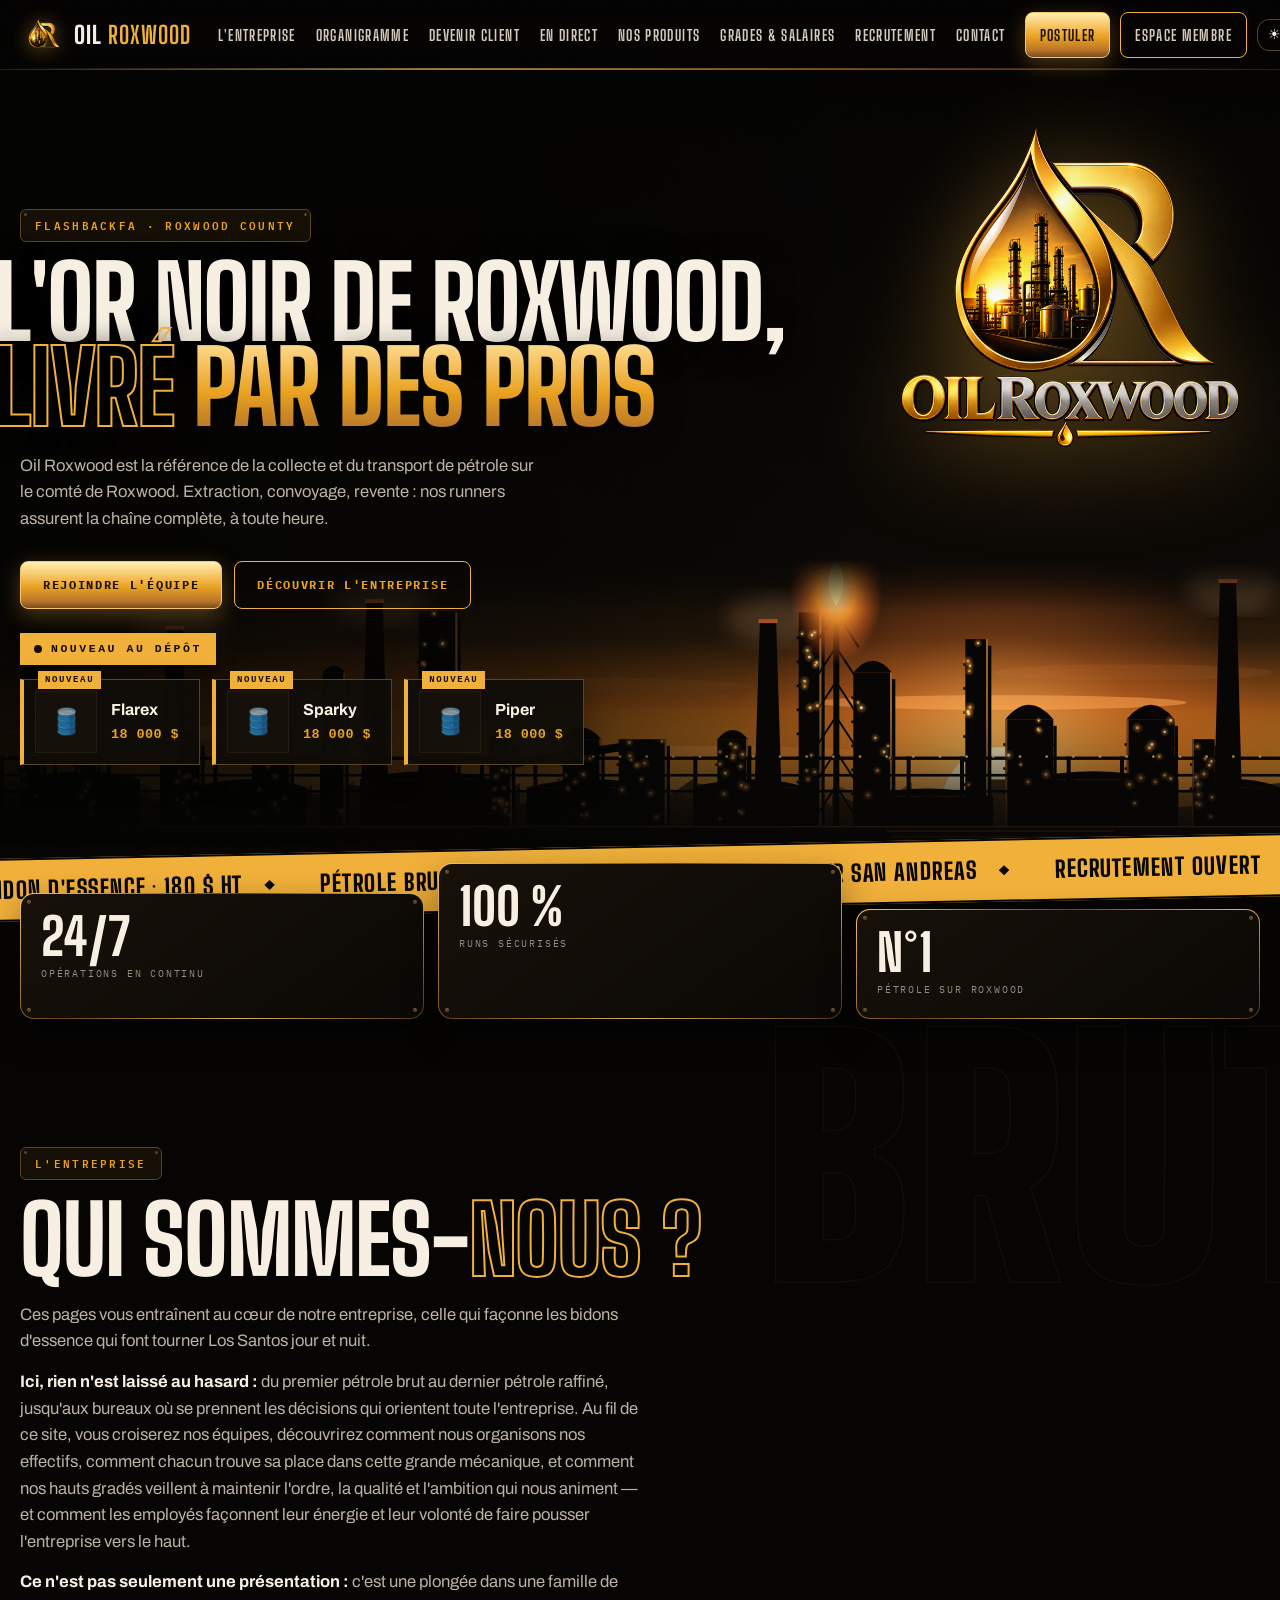
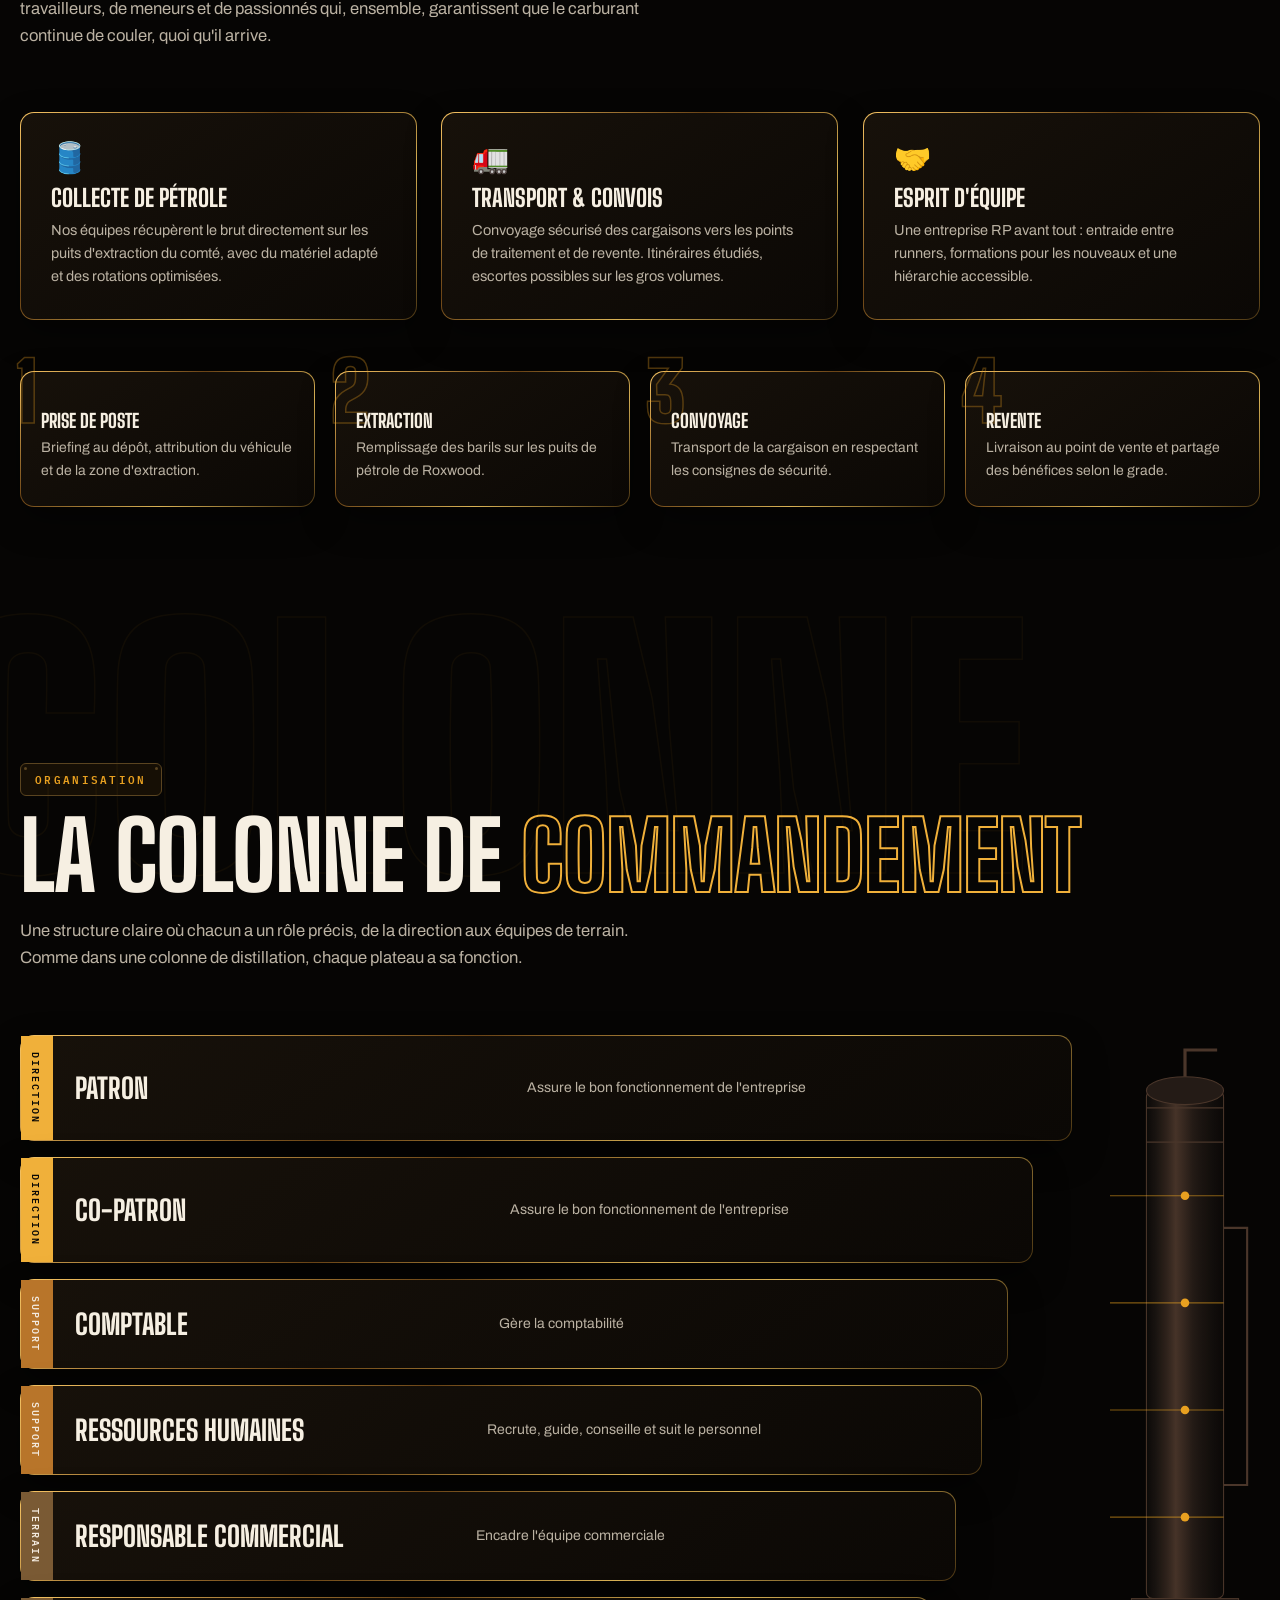
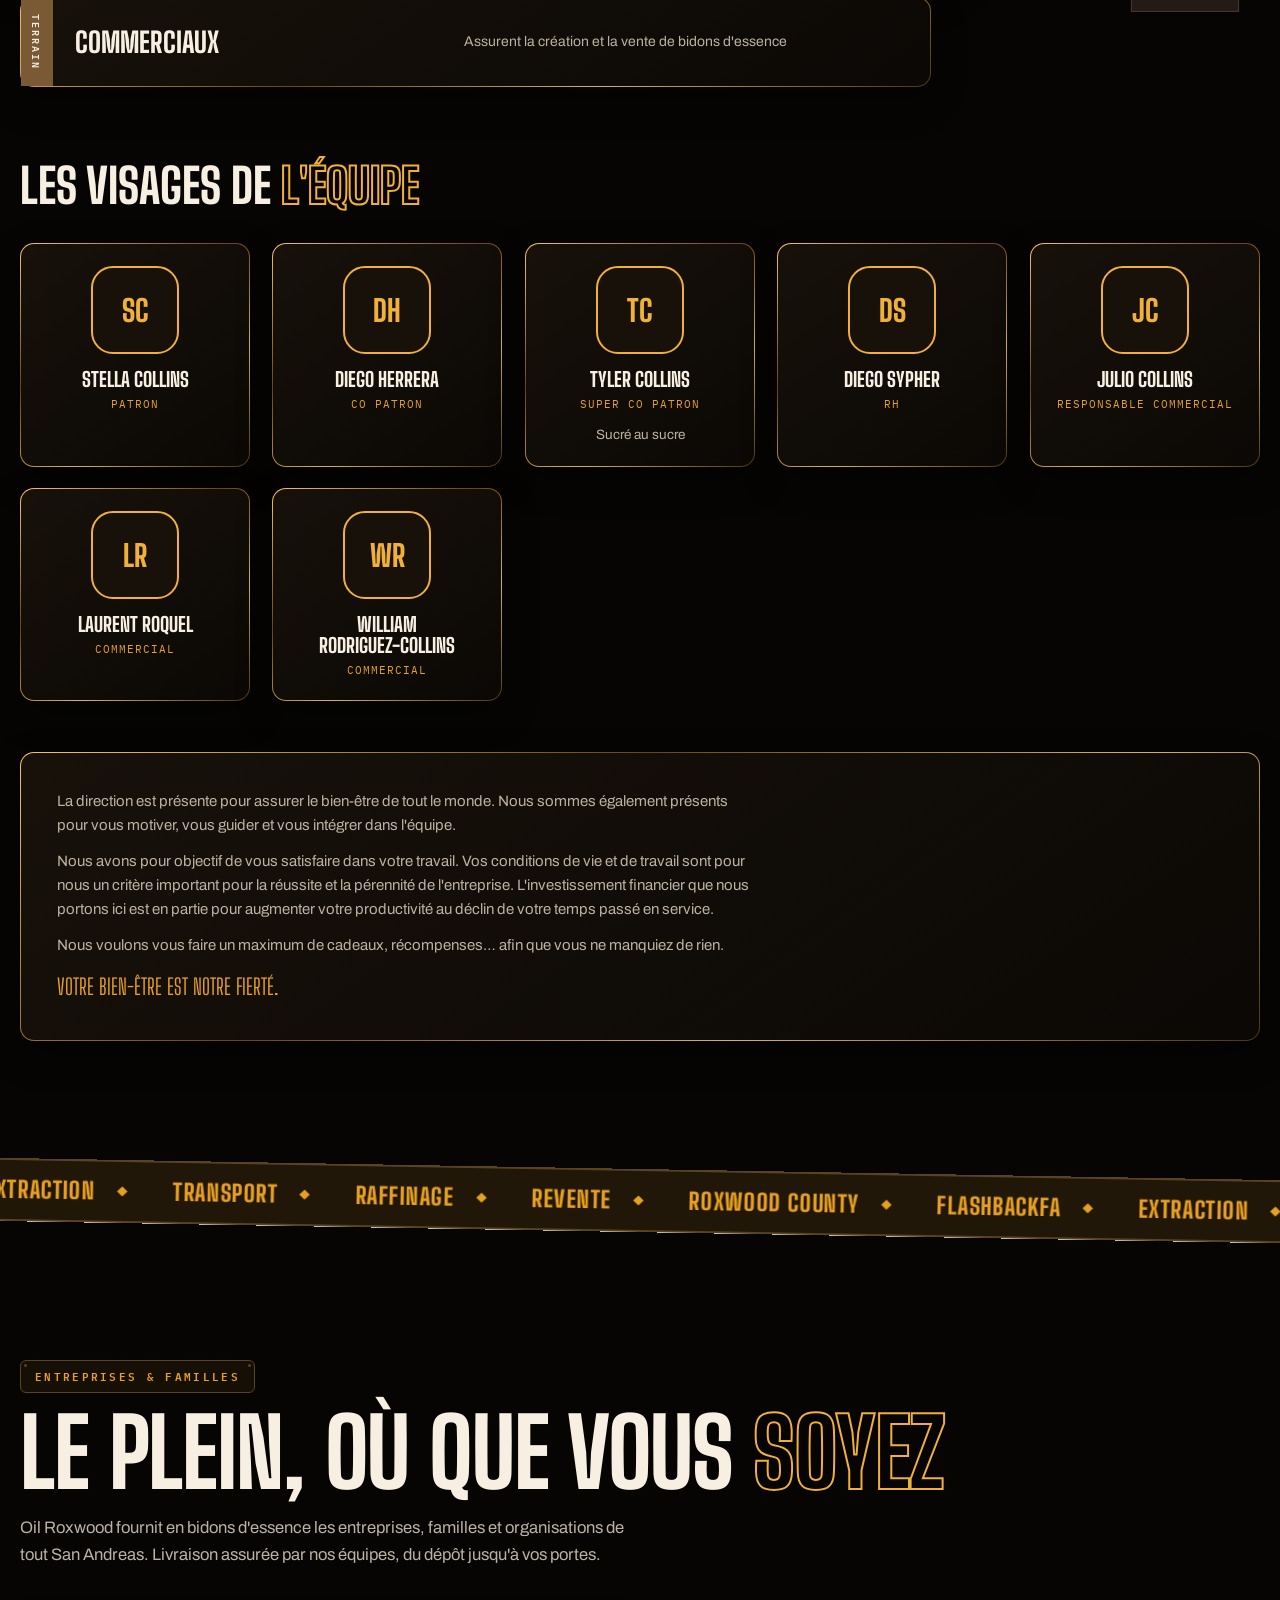
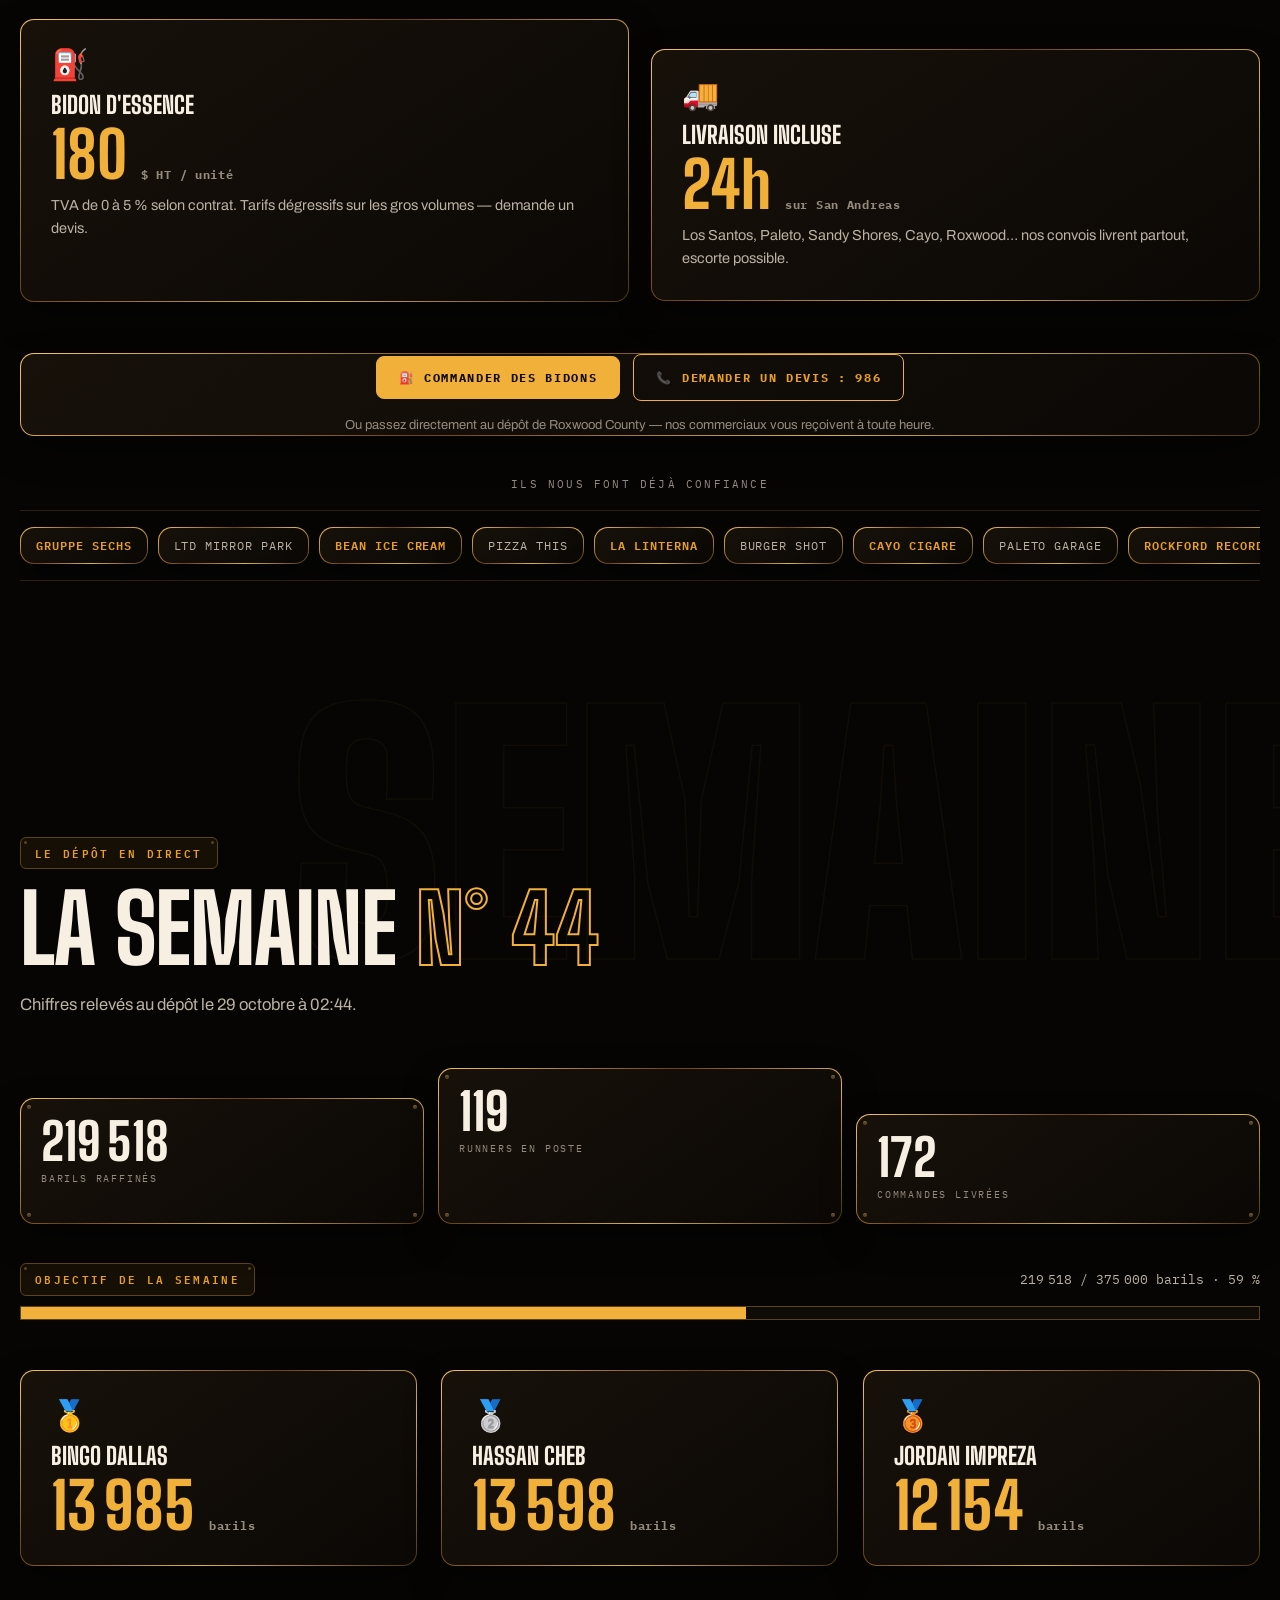
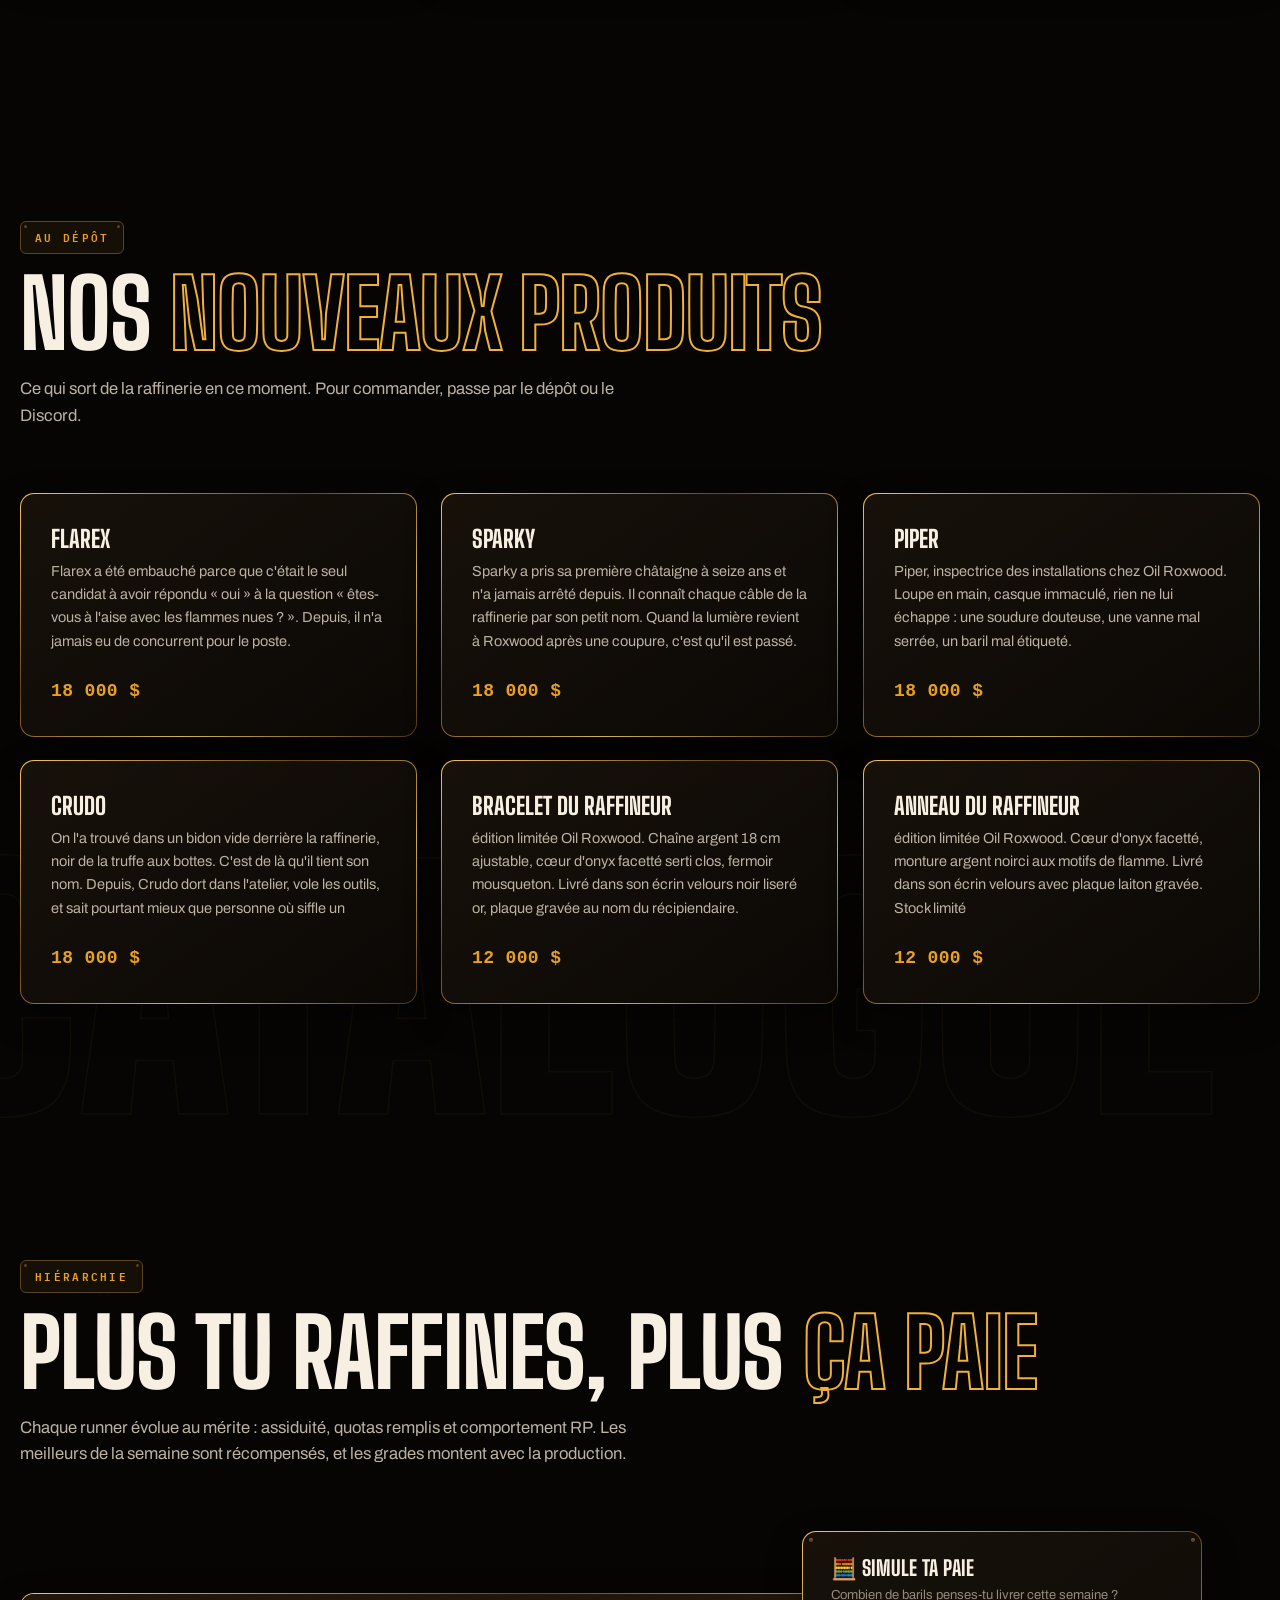
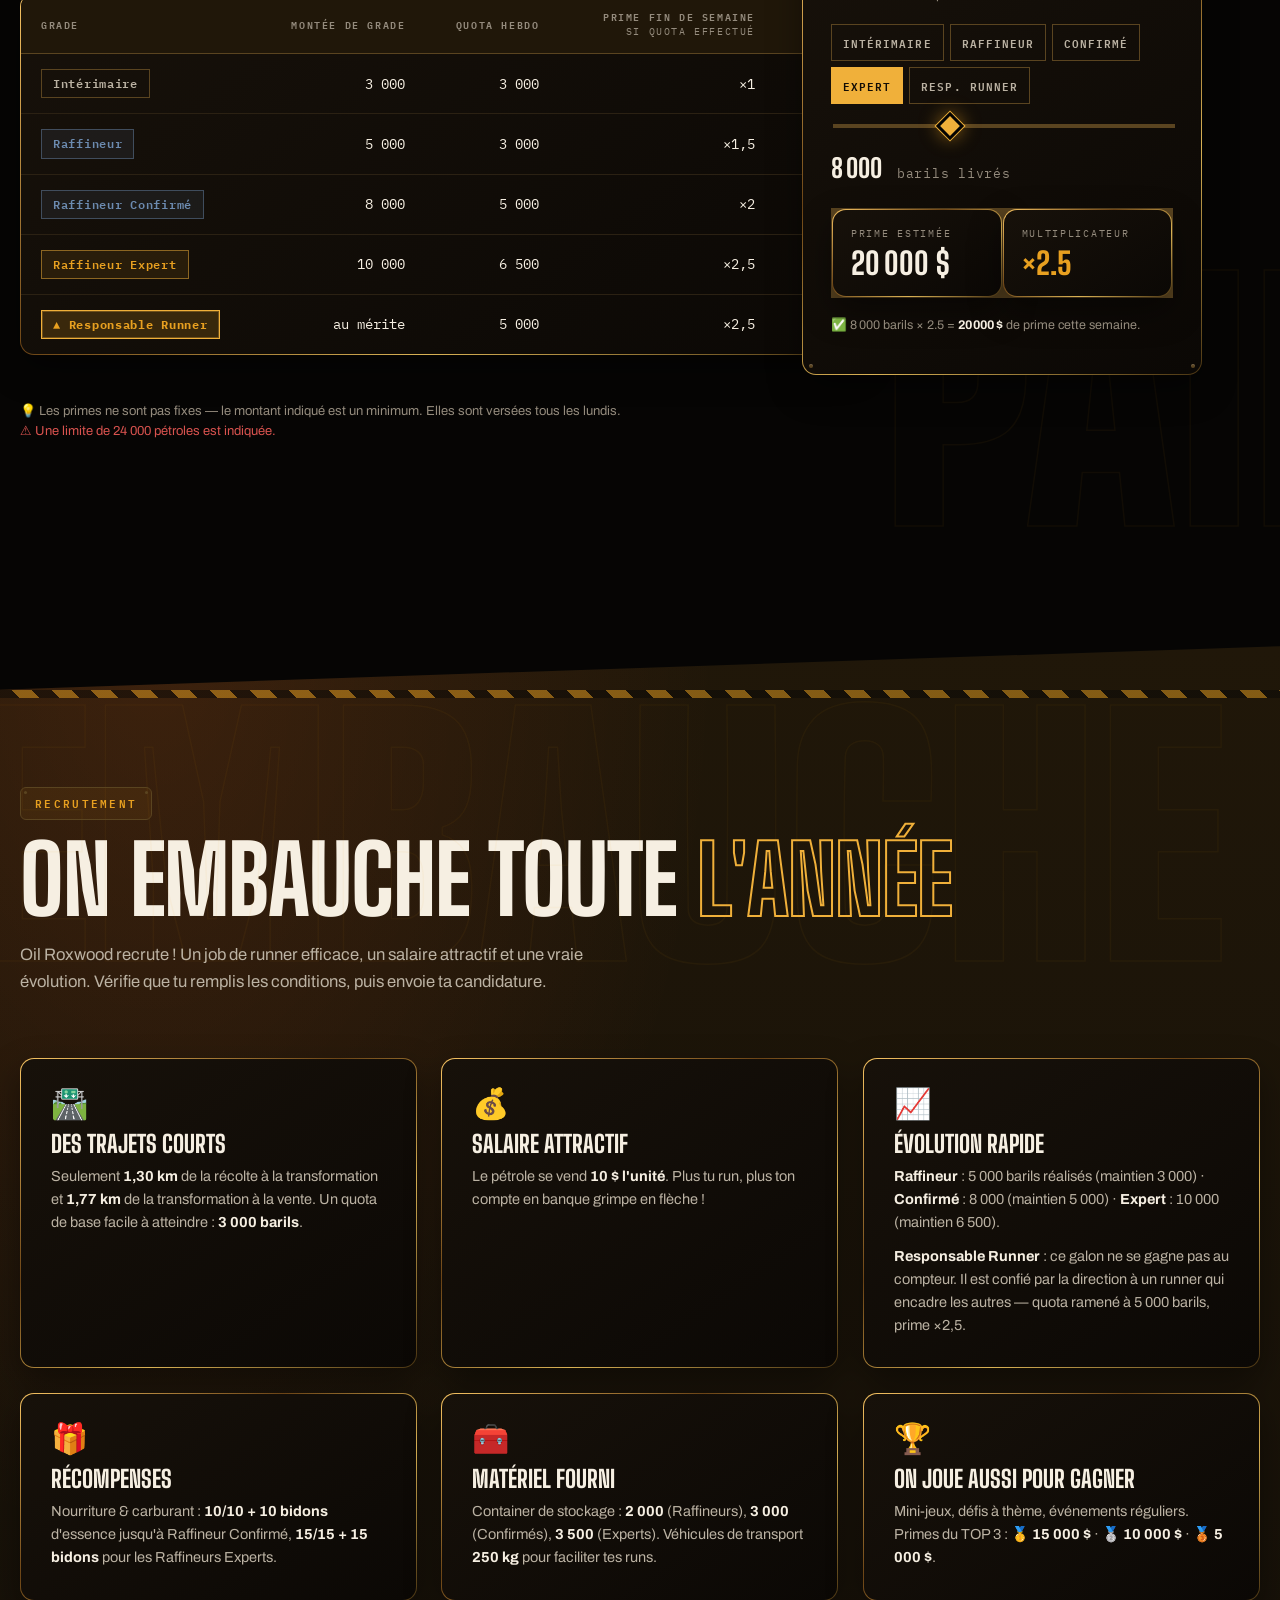
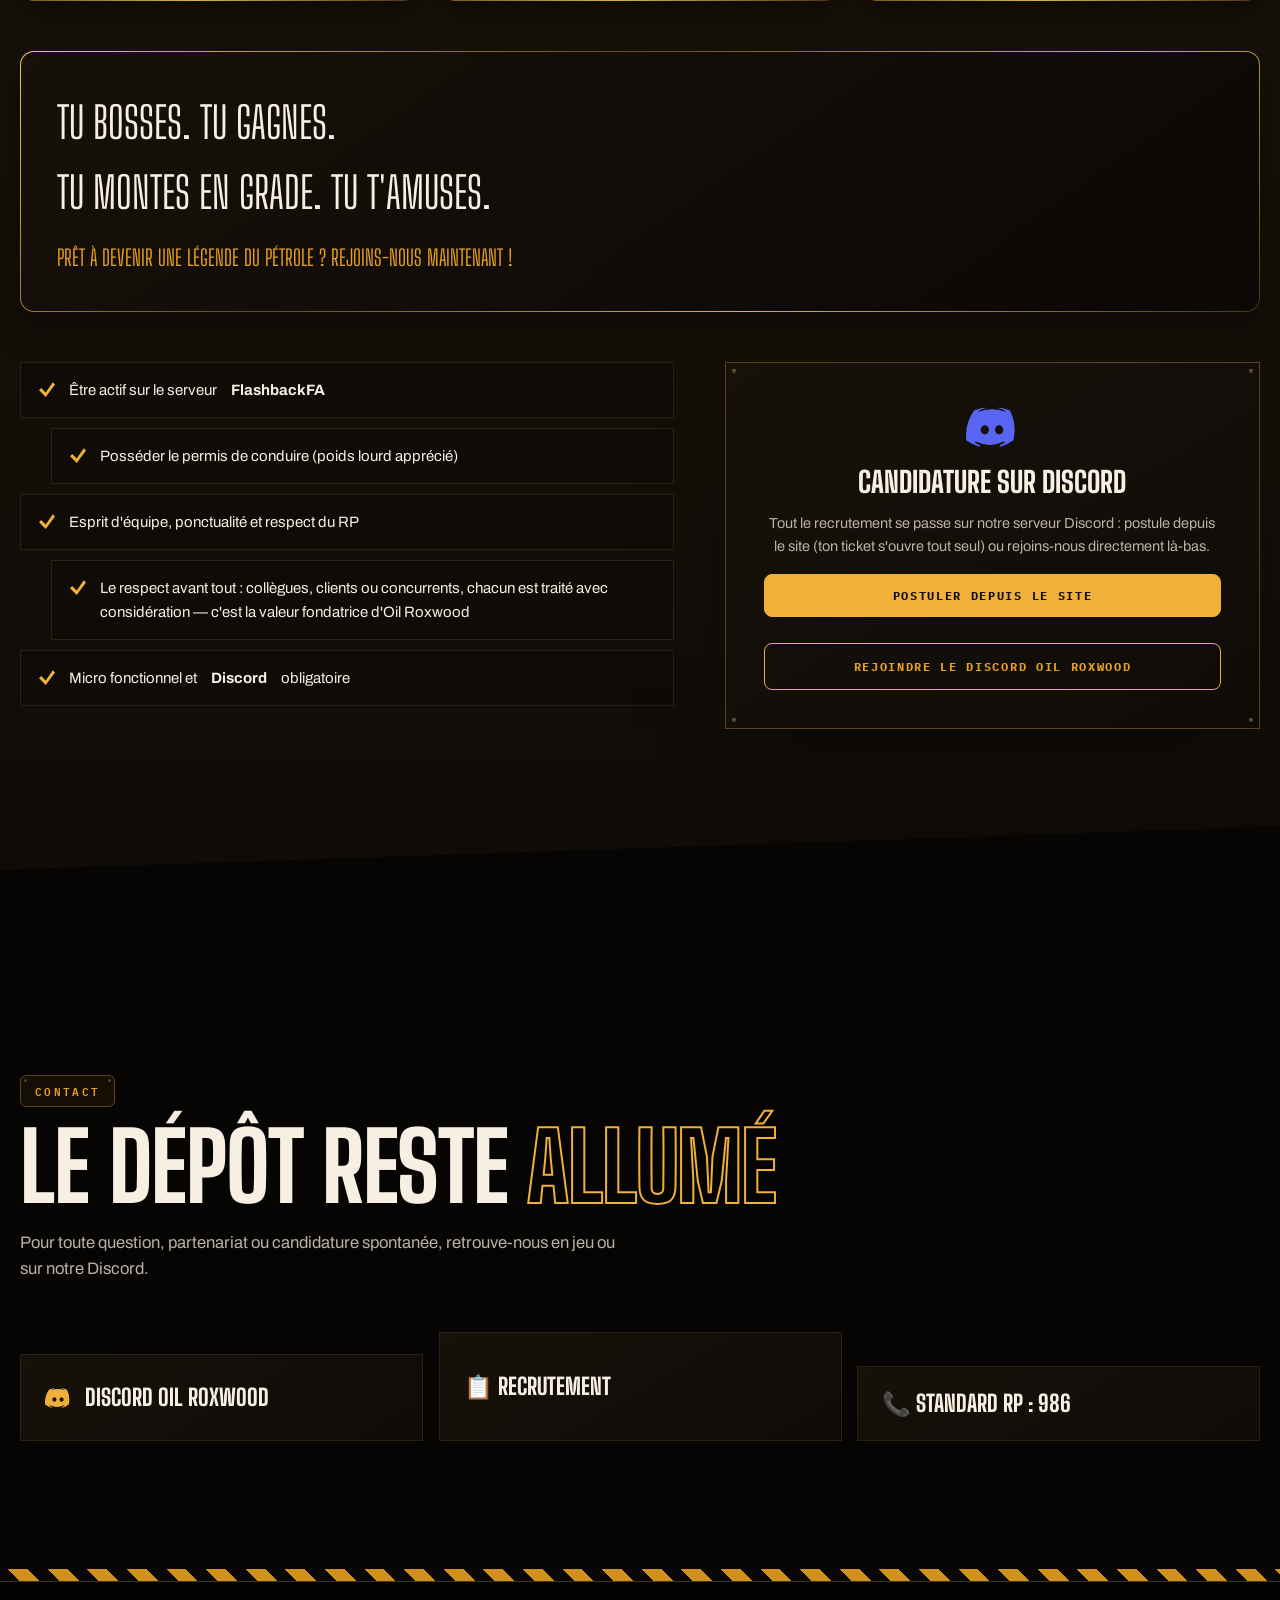
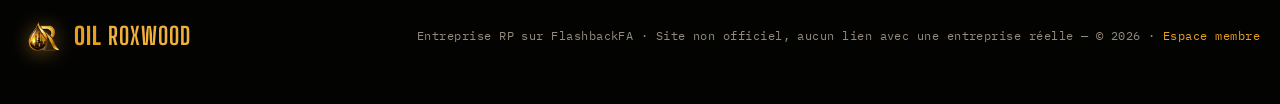
==== commit 7e37b753: "Commande de bidons depuis le site : formulaire avec estimation 180 $ HT, envoi par webhook (inactif " ====
--- a/index.html
+++ b/index.html
@@ -299,7 +299,8 @@
     </div>
 
     <div class="devis rev">
-      <a href="#contact" class="btn" style="background:var(--ambre);color:#120C05"><span>📞 Demander un devis : 986</span></a>
+      <button type="button" data-commander class="btn" style="background:var(--ambre);color:#120C05"><span>⛽ Commander des bidons</span></button>
+      <a href="#contact" class="btn" style="margin-left:10px"><span>📞 Demander un devis : 986</span></a>
       <p class="note" style="margin-top:14px">Ou passez directement au dépôt de Roxwood County — nos commerciaux vous reçoivent à toute heure.</p>
     </div>
 
@@ -530,8 +531,9 @@
 <script>
 /* Candidature directe : colle ici l'adresse du webhook du salon privé « candidatures-site » (voir SETUP-CANDIDATURE-SITE.md).
    Tant que webhookCandidature est vide, le bouton Postuler renvoie simplement vers le Discord. */
-window.ROXWOOD_SITE={discordInvite:"https://discord.com/invite/99AuEX3Kpz",webhookCandidature:""};
+window.ROXWOOD_SITE={discordInvite:"https://discord.com/invite/99AuEX3Kpz",webhookCandidature:"",webhookCommande:""};
 </script>
 <script src="assets/roxwood-postuler.js?v=1"></script>
+<script src="assets/roxwood-commander.js?v=1"></script>
 </body>
 </html>
--- a/assets/roxwood-postuler.css
+++ b/assets/roxwood-postuler.css
@@ -1,8 +1,8 @@
 /* OIL ROXWOOD — formulaire de candidature directe (voir roxwood-postuler.js). */
 html.pst-ouvert{overflow:hidden}
-#postuler{position:fixed;inset:0;z-index:9000;display:flex;align-items:flex-start;justify-content:center;overflow-y:auto;
+#postuler,.pst-fond{position:fixed;inset:0;z-index:9000;display:flex;align-items:flex-start;justify-content:center;overflow-y:auto;
   padding:clamp(14px,4vh,48px) 14px;background:rgba(3,3,2,.82);backdrop-filter:blur(6px)}
-#postuler[hidden]{display:none}
+#postuler[hidden],.pst-fond[hidden]{display:none}
 .pst-boite{position:relative;width:min(100%,640px);margin:auto;padding:clamp(22px,3.4vw,38px);border-radius:16px;
   border:1px solid transparent;background:linear-gradient(145deg,var(--plaque-2,#17110a),var(--plaque,#0b0805)) padding-box,
   linear-gradient(145deg,#f7c463,#6b4416 38%,#d9b255 68%,#4a3513) border-box;box-shadow:0 30px 80px rgba(0,0,0,.6);color:var(--ink,#f6efe2)}
@@ -18,8 +18,8 @@
 .pst-rejoindre{margin-top:16px;padding:18px;border-radius:10px;border:1px dashed rgba(88,101,242,.6);background:rgba(88,101,242,.08);display:grid;gap:12px;justify-items:start}
 .pst-rejoindre p{margin:0;font-size:14px;color:var(--fumee,#bbb2a3)}
 .pst-note{font-size:13px!important;color:var(--cendre,#948b7d)!important}
-#pstForm{display:grid;gap:14px;margin-top:20px}
-#pstForm[hidden]{display:none}
+#pstForm,.pst-form{display:grid;gap:14px;margin-top:20px}
+#pstForm[hidden],.pst-form[hidden]{display:none}
 .pst-duo{display:grid;grid-template-columns:1fr 1fr;gap:14px}
 .pst-champ{display:grid;gap:6px}
 .pst-champ label{font-family:var(--f-mono,monospace);font-size:11px;letter-spacing:.14em;text-transform:uppercase;color:var(--fumee,#bbb2a3)}
@@ -40,4 +40,7 @@
 .pst-coche{width:58px;height:58px;border-radius:50%;display:grid;place-items:center;font-size:30px;font-weight:800;color:#1a1005;
   background:linear-gradient(180deg,#fff0b3,#e8a020 60%,#b8752a);box-shadow:0 8px 28px rgba(240,176,58,.45)}
 @media(max-width:560px){.pst-duo{grid-template-columns:1fr}.pst-envoyer{justify-self:stretch}}
-.pst-rejoindre[hidden],#pstEtape1[hidden]{display:none}
+.pst-rejoindre[hidden],#pstEtape1[hidden],#cmdEtape1[hidden]{display:none}
+
+.pst-estim{padding:11px 14px;border-radius:9px;background:rgba(240,176,58,.08);border:1px solid var(--trait-fort,#5a4420);font-size:14px;color:var(--fumee,#bbb2a3)}
+.pst-estim b{color:#ffd77a}.pst-estim small{display:block;margin-top:4px;color:var(--cendre,#948b7d);font-size:12px}
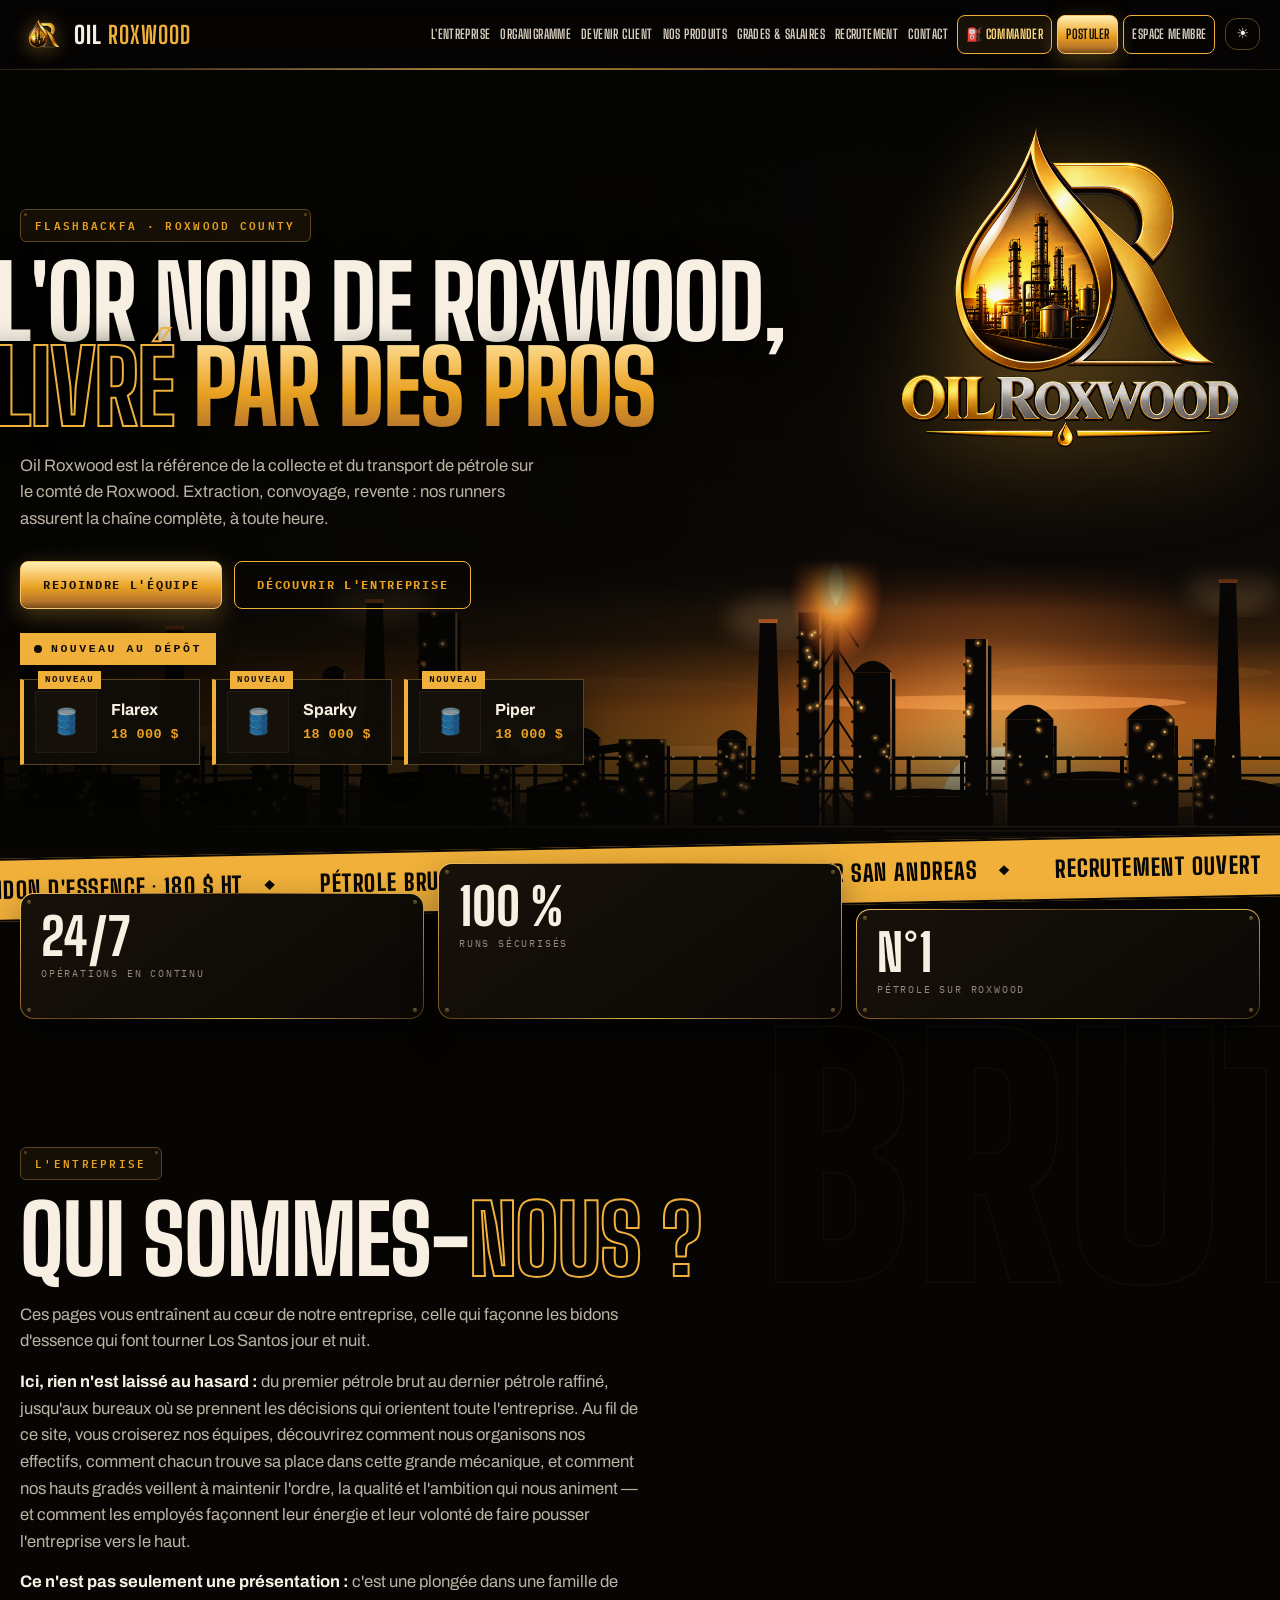
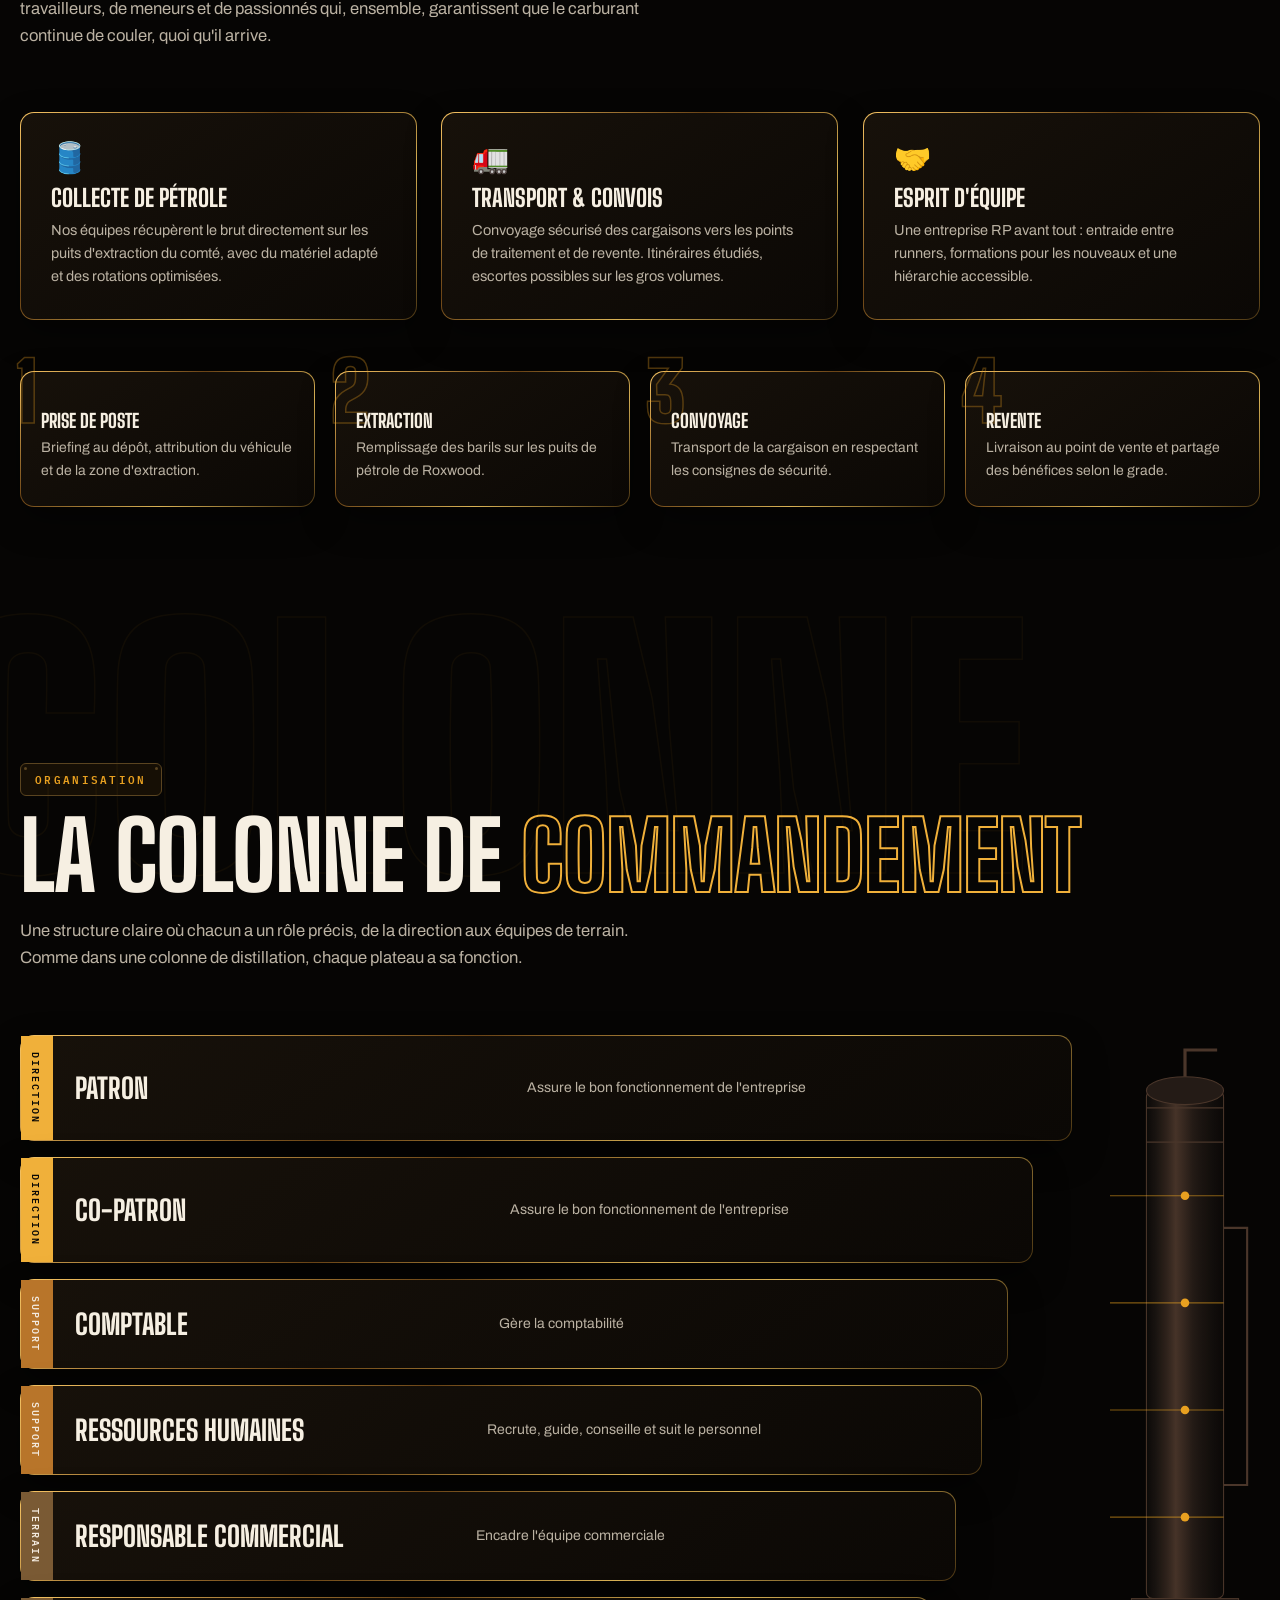
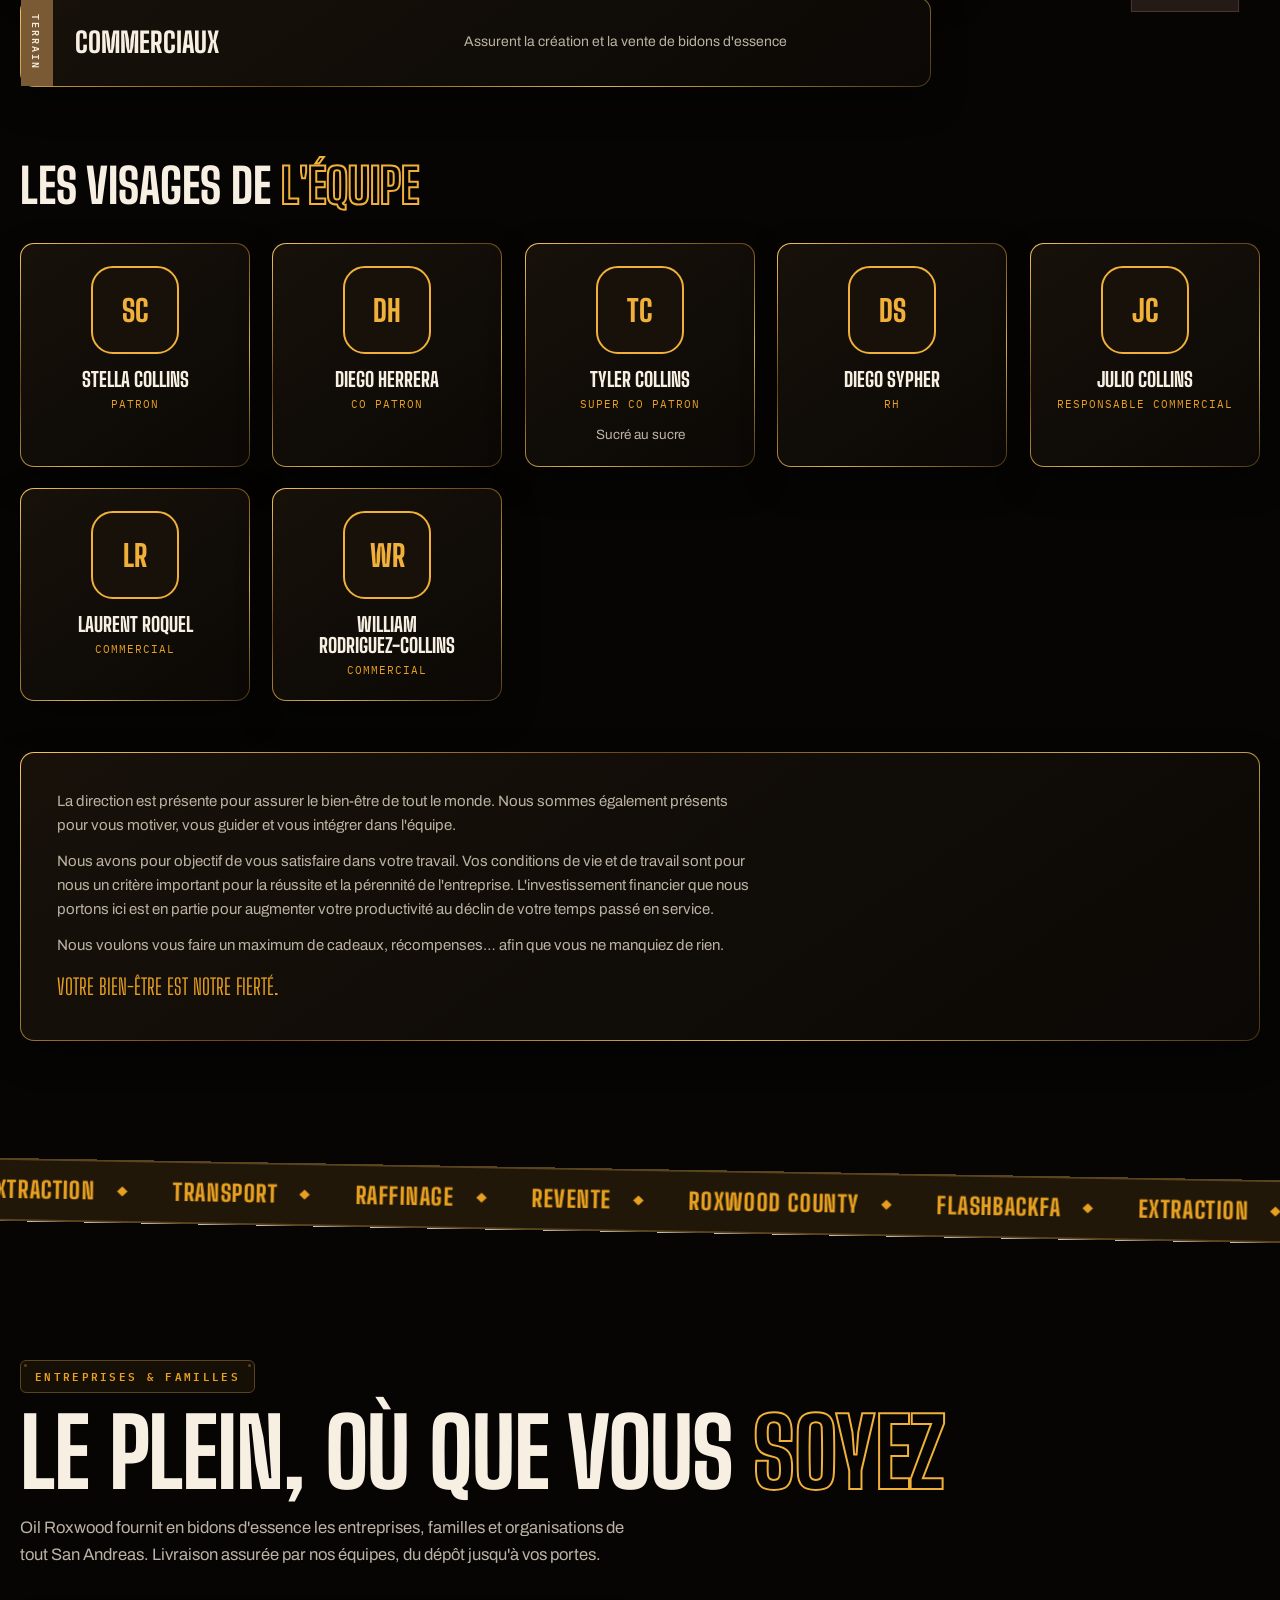
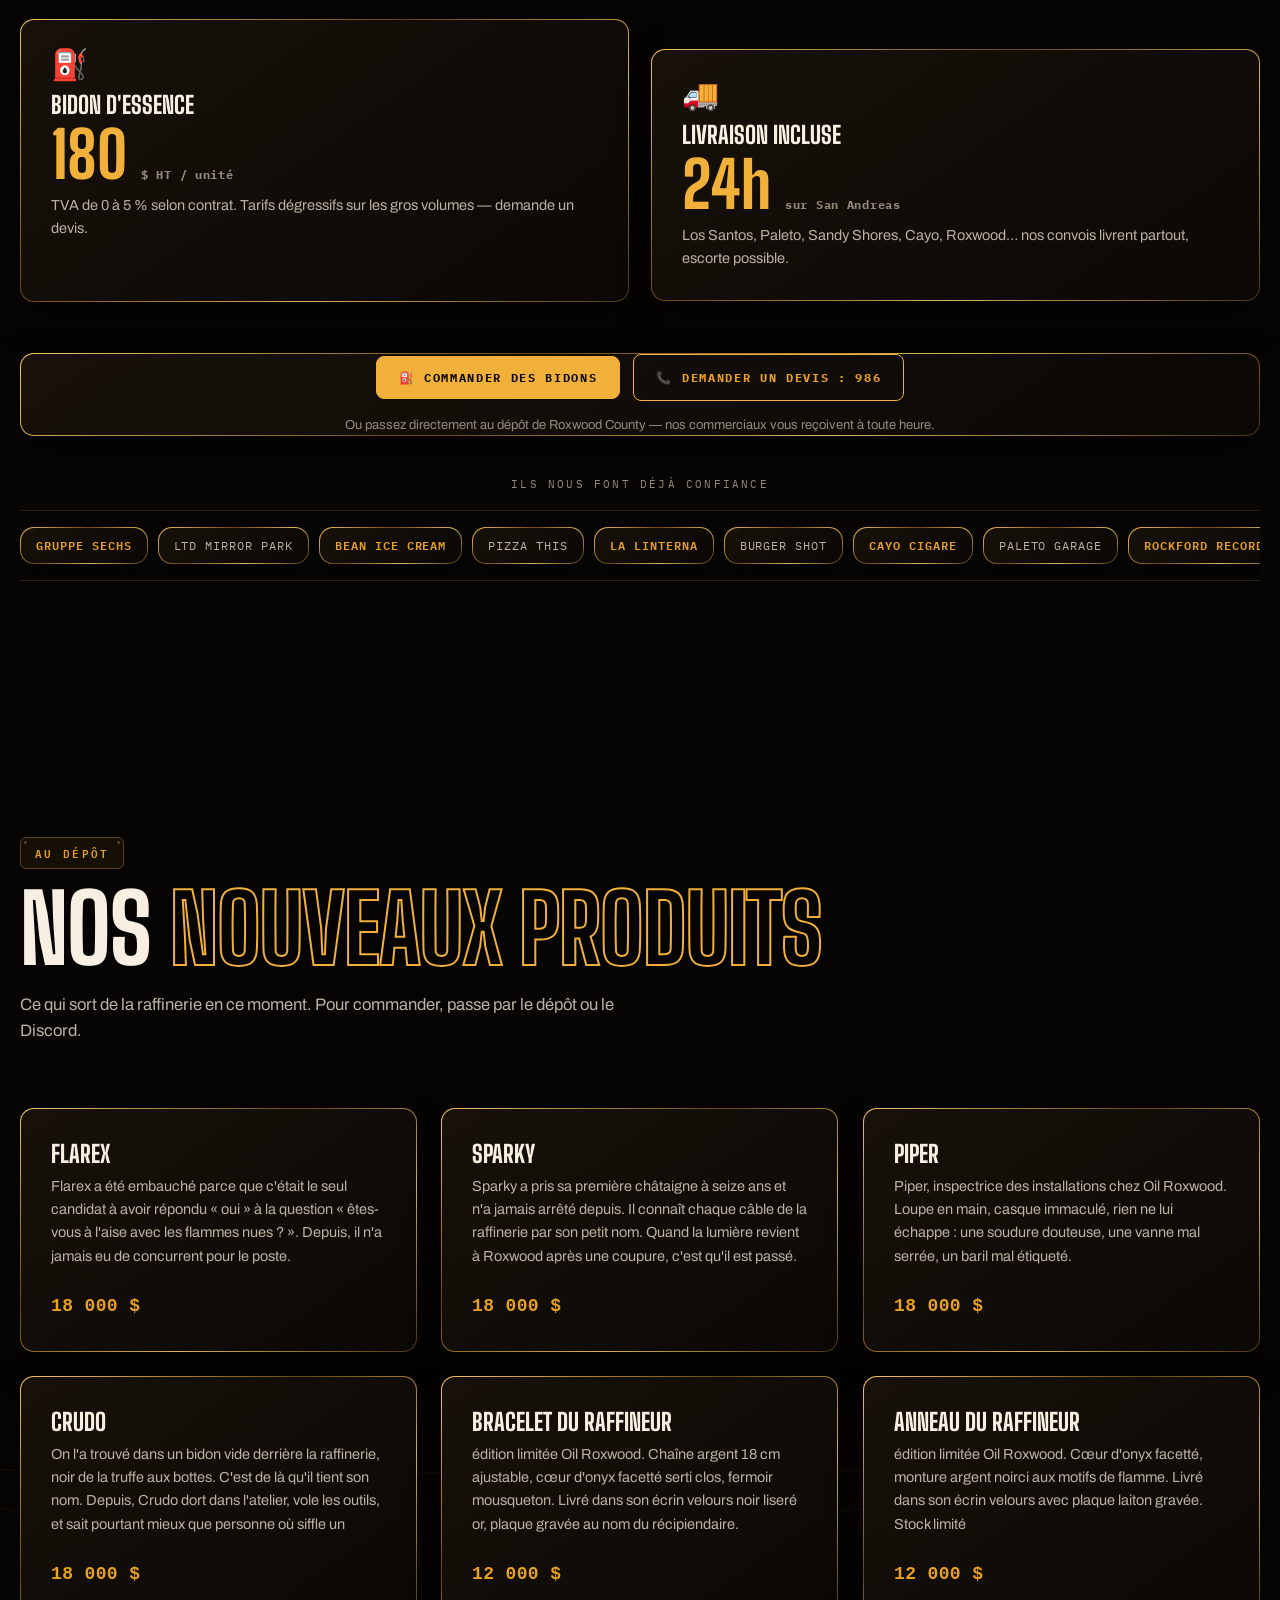
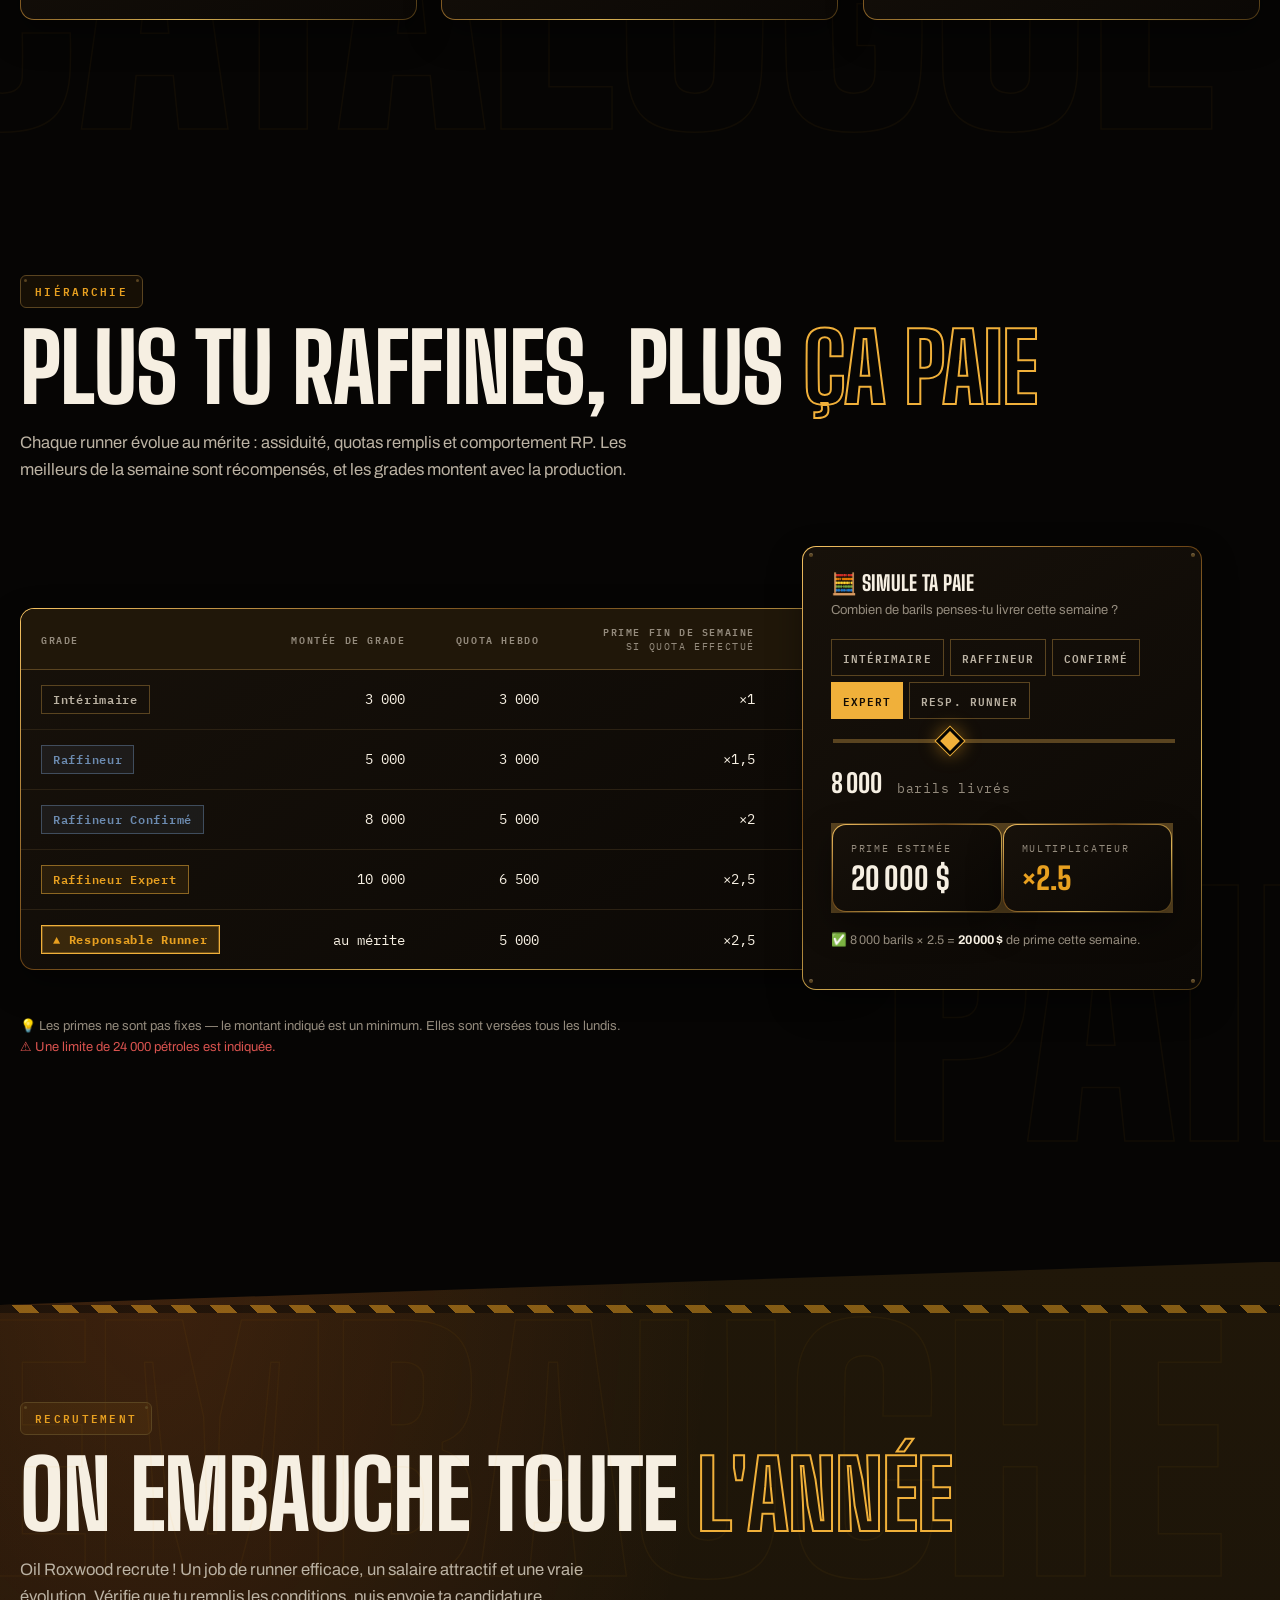
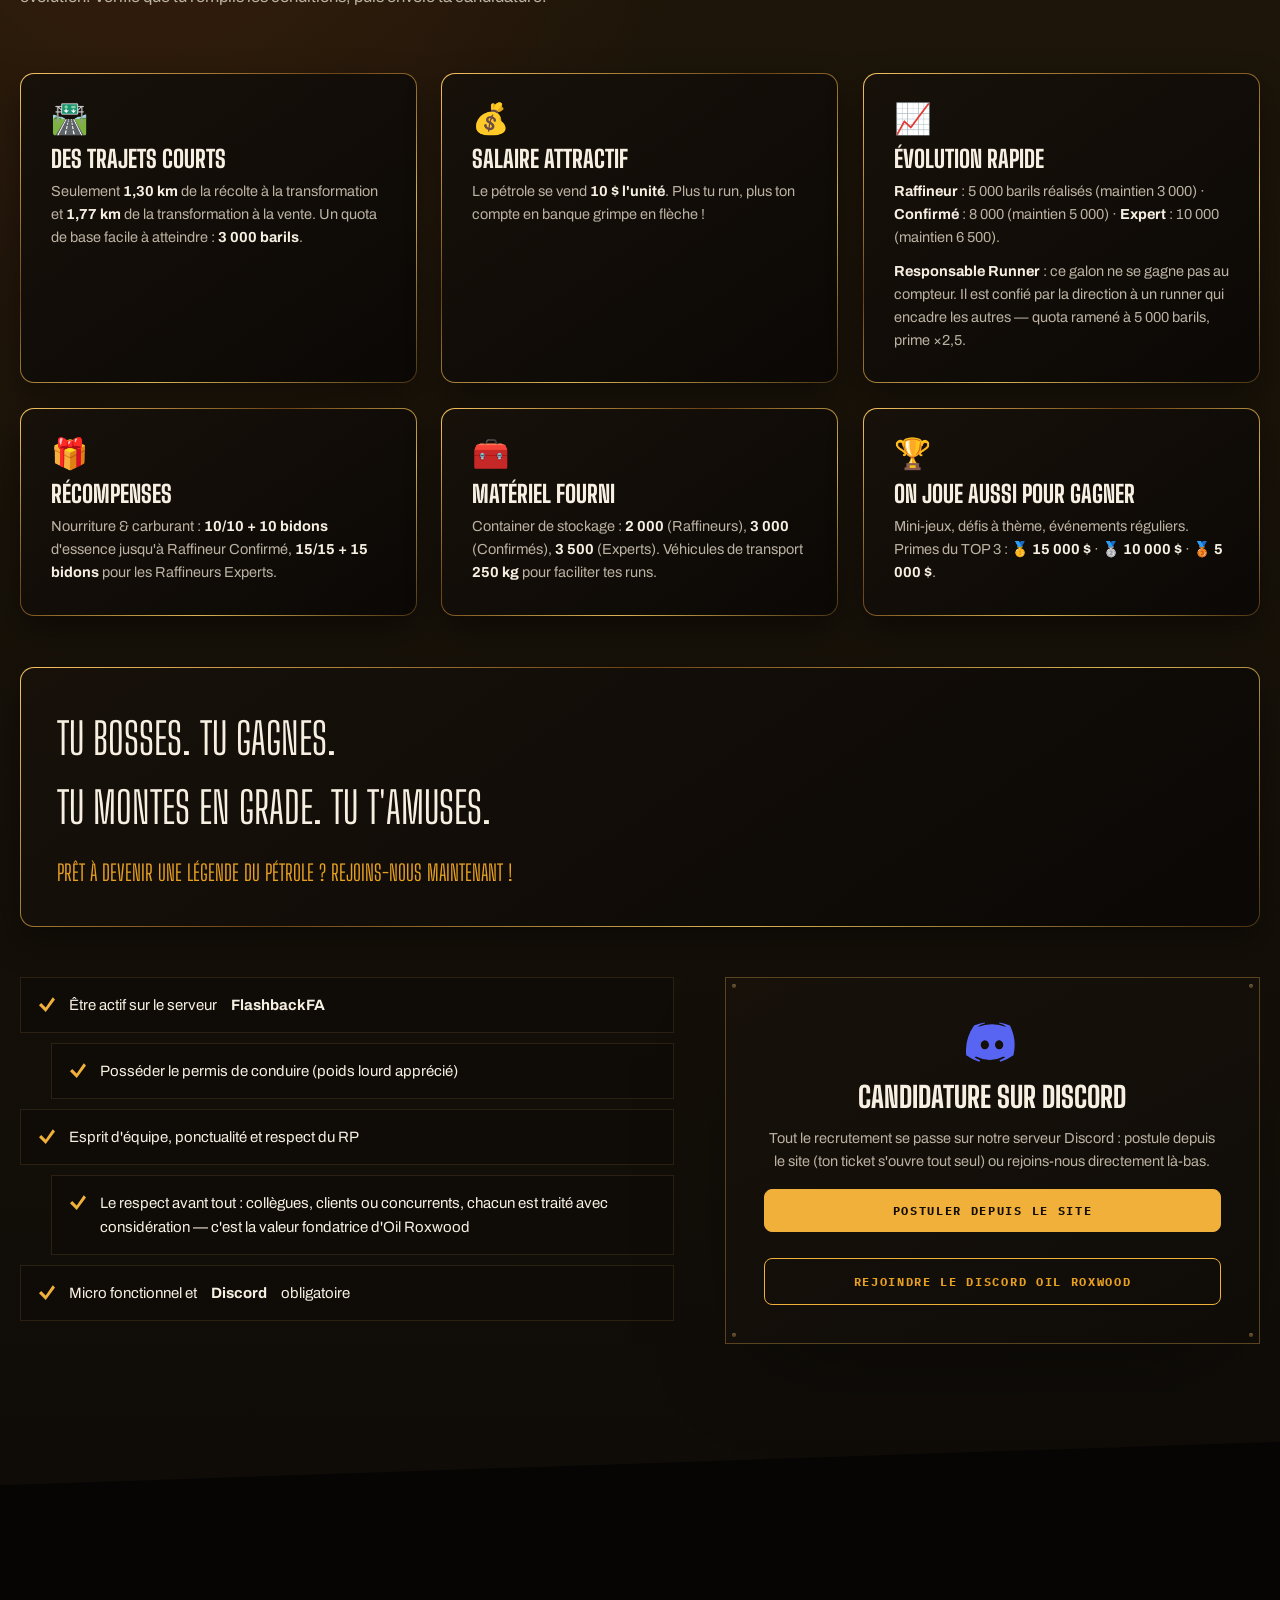
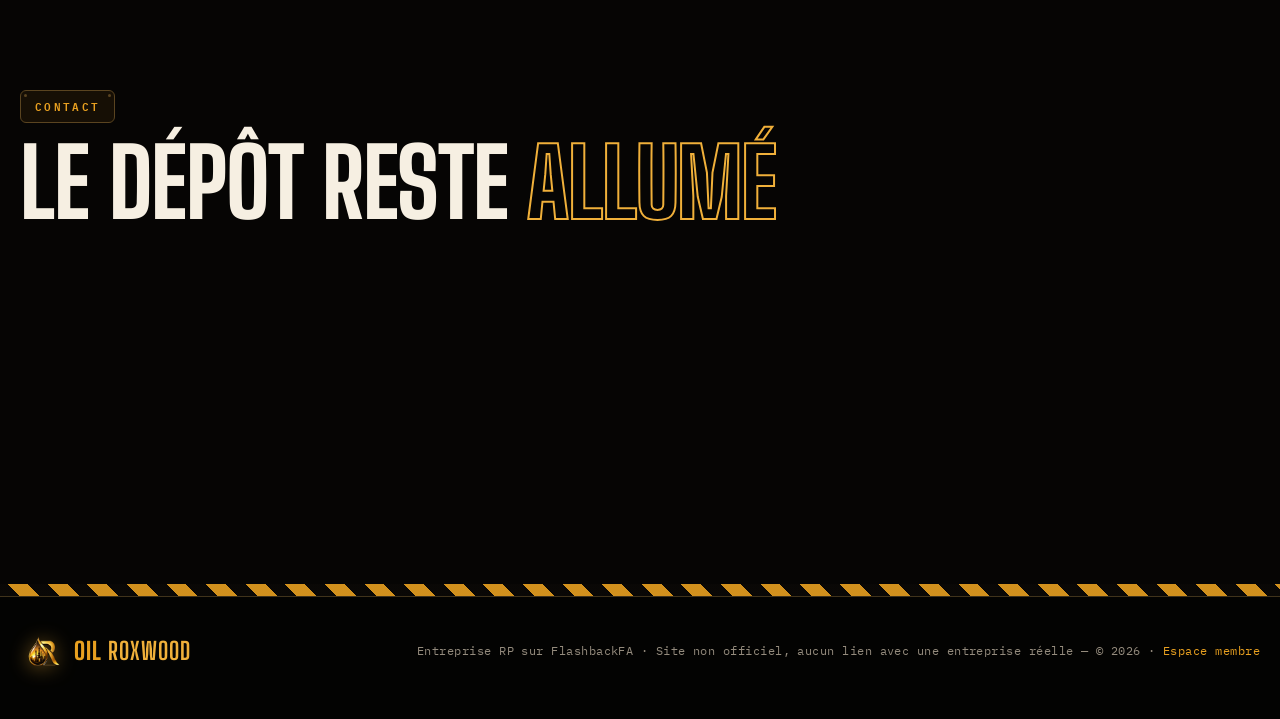
==== commit e64e16b2: "Vitrine : bouton « Commander » dans le menu, menu adaptatif, section « Le dépôt en direct » retirée " ====
--- a/index.html
+++ b/index.html
@@ -64,7 +64,7 @@
 <noscript><link rel="stylesheet" href="https://fonts.googleapis.com/css2?family=Big+Shoulders+Display:wght@600;700;800;900&family=Archivo:wght@400;500;600;700&family=IBM+Plex+Mono:wght@400;500;600;700&display=swap"></noscript>
 <link rel="stylesheet" href="assets/roxwood-core.css?v=C-119">
 <link rel="stylesheet" href="assets/roxwood-site.css?v=C-119">
-<link rel="stylesheet" href="assets/roxwood-vitrine-or.css?v=V-2">
+<link rel="stylesheet" href="assets/roxwood-vitrine-or.css?v=V-5">
 <link rel="stylesheet" href="assets/roxwood-intro.css?v=1">
 <link rel="stylesheet" href="assets/roxwood-portail.css?v=1">
 <link rel="stylesheet" href="assets/roxwood-postuler.css?v=1">
@@ -104,11 +104,11 @@
     <a href="#presentation">L'entreprise</a>
     <a href="#organigramme">Organigramme</a>
     <a href="#devenir-client">Devenir client</a>
-    <a href="#direct" id="navDirect" hidden>En direct</a>
     <a href="#produits" id="navProduits" hidden>Nos produits</a>
     <a href="#grades">Grades &amp; Salaires</a>
     <a href="#recrutement">Recrutement</a>
     <a href="#contact">Contact</a>
+    <a href="#devenir-client" class="nav-membre nav-commander" data-commander>⛽ Commander</a>
     <a href="#recrutement" class="nav-cta" id="navCta">Postuler</a>
     <a href="admin.html" class="nav-membre">Espace membre</a>
     <button class="theme-btn" id="themeBtn" onclick="toggleTheme()" title="Mode clair / sombre" aria-label="Changer de thème">🌙</button>
@@ -328,34 +328,6 @@
   </div>
 </section>
 
-<!-- ================= LE DÉPÔT EN DIRECT ================= -->
-<section id="direct" hidden>
-  <span class="geant" style="top:1vw;right:-5vw" aria-hidden="true">SEMAINE</span>
-  <div class="wrap">
-    <span class="tag sec-kicker rev">Le dépôt en direct</span>
-    <h2 class="rev">La semaine <span class="creux" id="dirSem">en cours</span></h2>
-    <p class="sec-intro rev" id="dirMaj"></p>
-
-    <div class="hero-stats" style="margin-top:clamp(30px,4vw,52px)">
-      <div><strong id="dirBarils">—</strong><span>Barils raffinés</span></div>
-      <div><strong id="dirEffectif">—</strong><span>Runners en poste</span></div>
-      <div><strong id="dirClients">—</strong><span>Commandes livrées</span></div>
-    </div>
-
-    <div id="dirObjWrap" class="rev" style="margin-top:clamp(26px,3vw,40px)" hidden>
-      <div style="display:flex;justify-content:space-between;align-items:baseline;gap:14px;margin-bottom:10px">
-        <span class="tag">Objectif de la semaine</span>
-        <span class="mono" id="dirObjTxt" style="color:var(--fumee);font-size:13px"></span>
-      </div>
-      <div style="height:14px;background:var(--plaque);border:1px solid var(--trait-fort);position:relative;overflow:hidden">
-        <i id="dirObjBar" style="position:absolute;inset:0 100% 0 0;background:var(--ambre);transition:right 1.2s var(--ease)"></i>
-      </div>
-    </div>
-
-    <div id="dirTop" class="cards" style="margin-top:clamp(30px,4vw,50px)" hidden></div>
-  </div>
-</section>
-
 <!-- ================= NOUVEAUX PRODUITS =================
      Rempli depuis data/stats-public.json, publié par l'espace membre.
      Tant qu'aucun produit n'est en ligne, la section reste cachée : mieux
@@ -525,13 +497,14 @@
     "Extraction","Transport","Raffinage","Revente","Roxwood County","FlashbackFA"
   ]);
 </script>
-<script src="assets/roxwood-site.js?v=C-119"></script>
+<script src="assets/roxwood-site.js?v=C-120"></script>
 <script src="assets/roxwood-intro.js?v=1"></script>
 <script src="assets/roxwood-portail.js?v=1"></script>
 <script>
 /* Candidature directe : colle ici l'adresse du webhook du salon privé « candidatures-site » (voir SETUP-CANDIDATURE-SITE.md).
    Tant que webhookCandidature est vide, le bouton Postuler renvoie simplement vers le Discord. */
-window.ROXWOOD_SITE={discordInvite:"https://discord.com/invite/99AuEX3Kpz",webhookCandidature:"",webhookCommande:""};
+window.ROXWOOD_SITE={discordInvite:"https://discord.com/invite/99AuEX3Kpz",webhookCandidature:"https://discord.com/api/webhooks/1565207556543225978/9g2I8HnGTUz2WQYzekk0OhKwEycIP-KJrR69SvDKwcjZf2x9RMEq_0pPrVa-c2BMPLVS",
+  webhookCommande:"https://discord.com/api/webhooks/1565207556543225978/9g2I8HnGTUz2WQYzekk0OhKwEycIP-KJrR69SvDKwcjZf2x9RMEq_0pPrVa-c2BMPLVS"};
 </script>
 <script src="assets/roxwood-postuler.js?v=1"></script>
 <script src="assets/roxwood-commander.js?v=1"></script>
--- a/assets/roxwood-vitrine-or.css
+++ b/assets/roxwood-vitrine-or.css
@@ -64,3 +64,27 @@
 html.dark #heroCta,html.dark .nav-links > a.nav-cta{background:var(--or-metal)!important;color:#1a1005!important;border-color:#f7c463;box-shadow:0 6px 22px rgba(240,176,58,.3)}
 html.dark .tag,html.dark .sec-kicker{border-radius:6px}
 html.dark footer{background:#030302;border-top:1px solid rgba(247,196,99,.25)}
+
+/* ---- bouton « Commander » dans le menu : doré en contour, à côté de « Postuler » ---- */
+html.dark .nav-links > a.nav-commander{color:#ffd77a;border-color:#f0b03a;background:rgba(240,176,58,.08)}
+html.dark .nav-links > a.nav-commander:hover{background:rgba(240,176,58,.2);color:#fff}
+/* le menu s'adapte : compact sous 1560 px, très compact sous 1380 px, menu « burger » sous 1250 px */
+@media(max-width:1680px){
+  html.dark .nav-links > a{padding:9px 6px;font-size:14px;letter-spacing:.05em}
+  html.dark .nav-links > a.nav-cta,html.dark .nav-links > a.nav-membre{padding:9px 10px;margin-left:4px}
+  nav.barre{gap:10px}
+}
+@media(max-width:1380px){
+  html.dark .nav-links > a{padding:9px 4px;font-size:13px;letter-spacing:.03em}
+  html.dark .nav-links > a.nav-cta,html.dark .nav-links > a.nav-membre{padding:8px 8px;margin-left:3px}
+}
+@media(max-width:1250px){
+  .nav-links{position:fixed;inset:68px 0 auto 0;flex-direction:column;align-items:stretch;gap:0;margin-left:0;
+    background:rgba(6,5,4,.97);backdrop-filter:blur(16px);border-bottom:1px solid rgba(247,196,99,.3);
+    padding:8px 17px 18px;display:none}
+  .nav-links.open{display:flex}
+  html.dark .nav-links > a{padding:14px 4px;border-bottom:1px solid var(--trait);font-size:15px}
+  html.dark .nav-links > a.nav-cta,html.dark .nav-links > a.nav-membre{margin:10px 0 0;padding:12px 14px;justify-content:center;display:flex;border-bottom:1px solid #f0b03a}
+  .theme-btn{margin:10px 0 0;align-self:flex-start}
+  .burger{display:block}
+}
--- a/assets/roxwood-postuler.css
+++ b/assets/roxwood-postuler.css
@@ -44,3 +44,8 @@
 
 .pst-estim{padding:11px 14px;border-radius:9px;background:rgba(240,176,58,.08);border:1px solid var(--trait-fort,#5a4420);font-size:14px;color:var(--fumee,#bbb2a3)}
 .pst-estim b{color:#ffd77a}.pst-estim small{display:block;margin-top:4px;color:var(--cendre,#948b7d);font-size:12px}
+
+.pst-fichier input[type=file]{padding:10px;font-size:13px;cursor:pointer}
+.pst-fichier input[type=file]::file-selector-button{margin-right:10px;padding:7px 12px;border:0;border-radius:6px;background:#f0b03a;color:#1a1005;font-weight:700;cursor:pointer}
+.pst-nom{font-size:12px;color:var(--cendre,#948b7d);overflow:hidden;text-overflow:ellipsis;white-space:nowrap}
+.pst-entete p[hidden]{display:none}
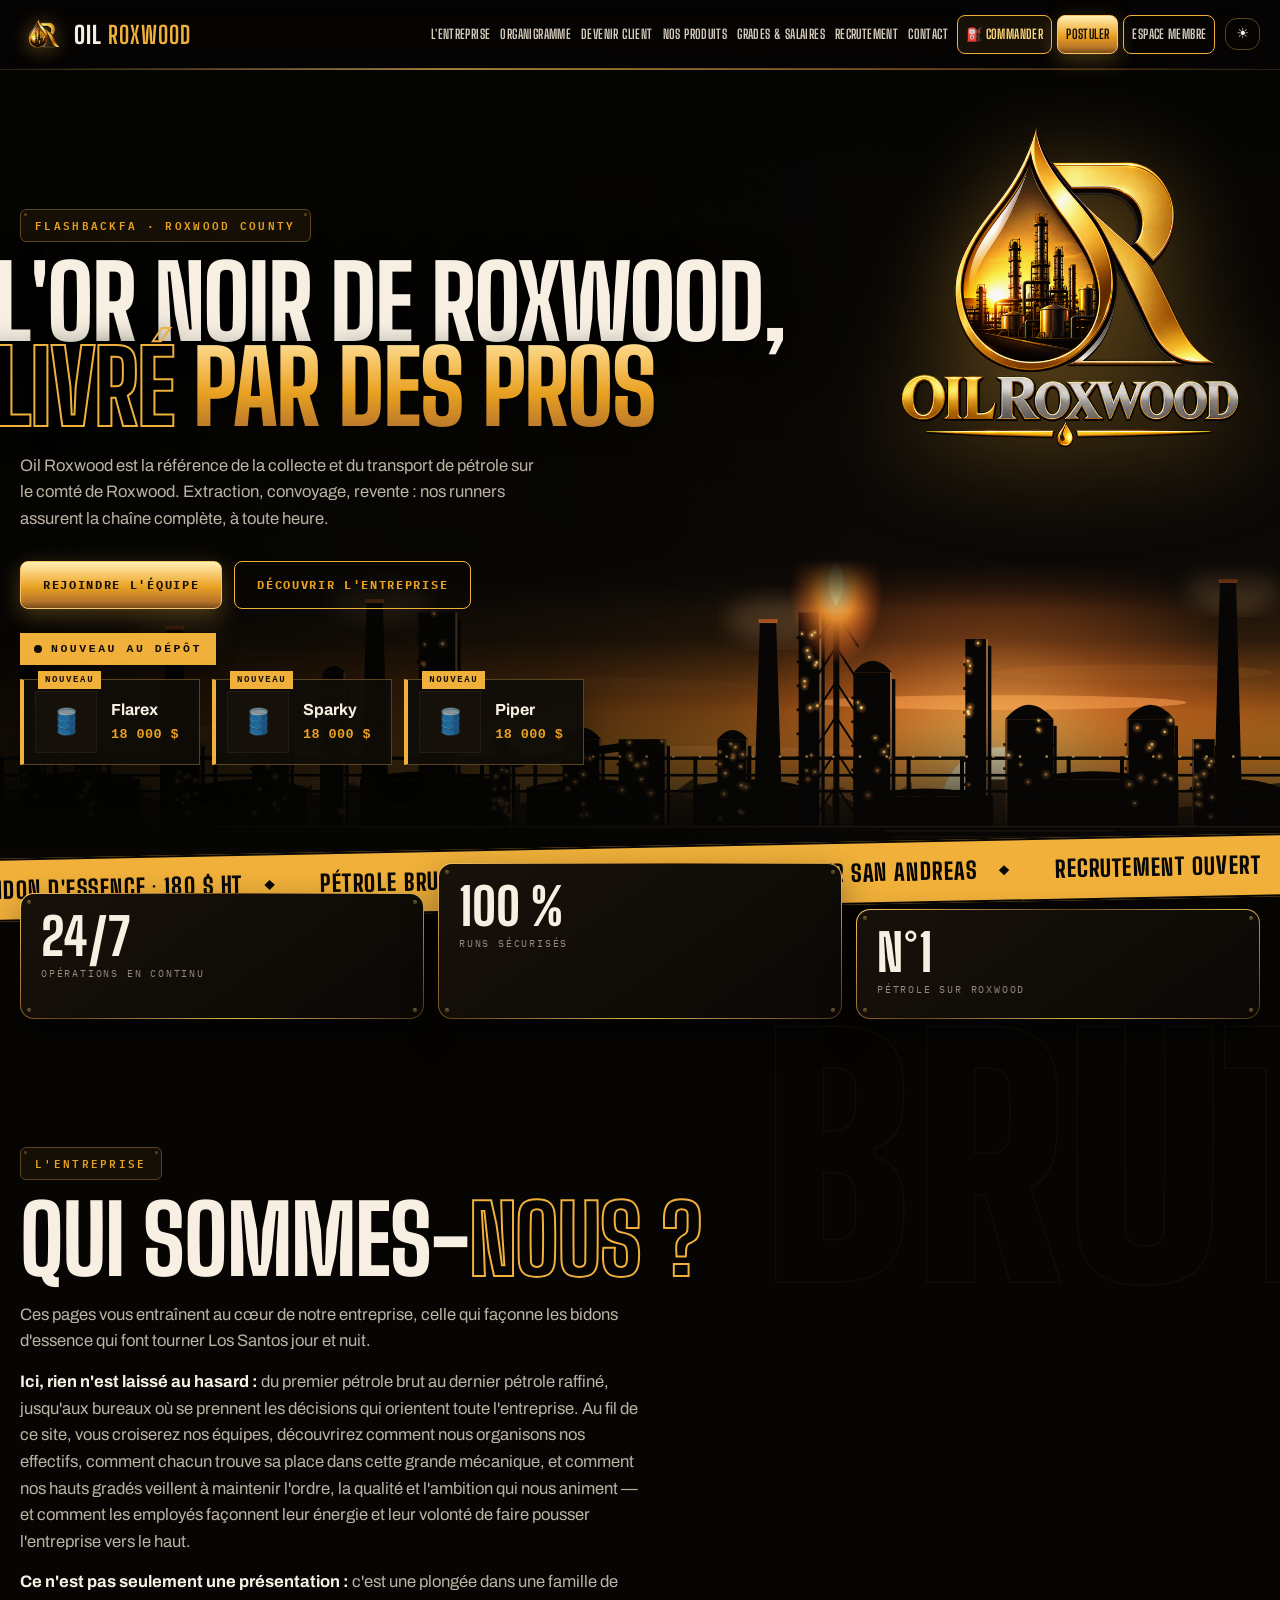
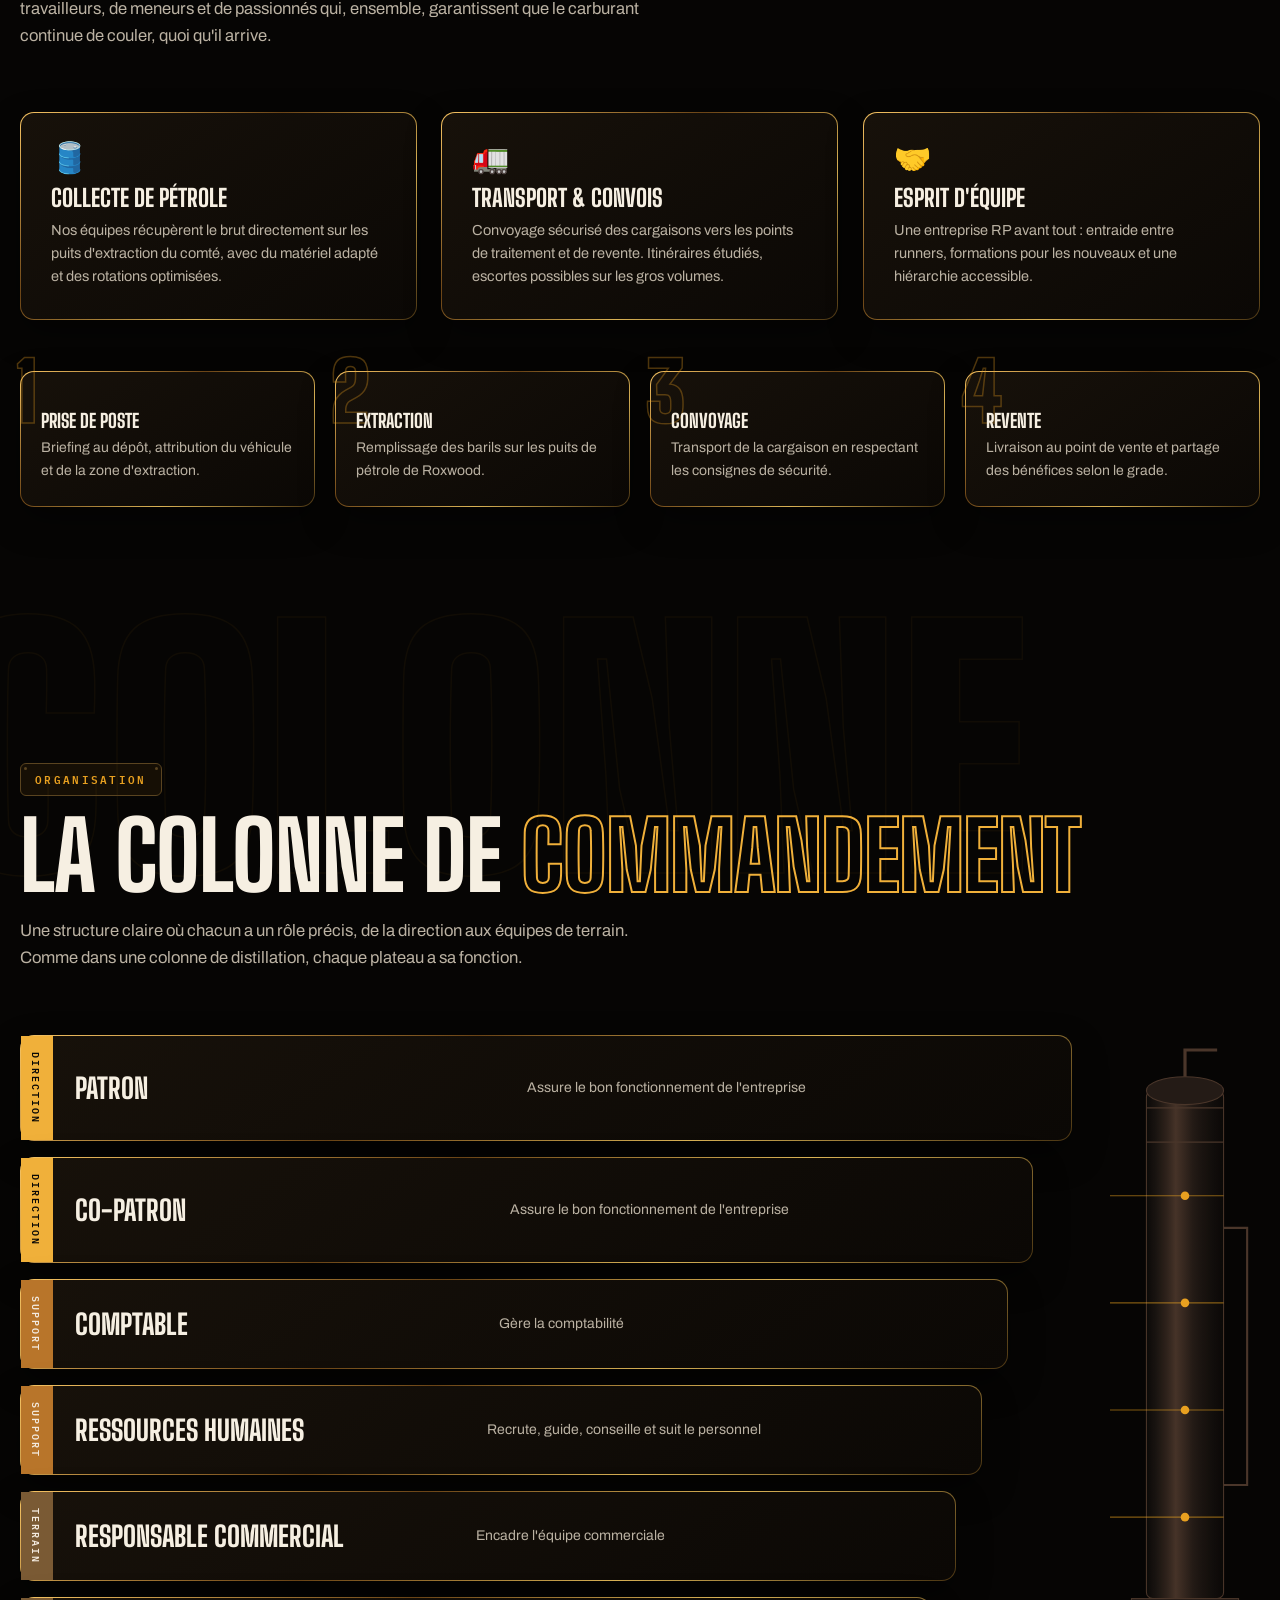
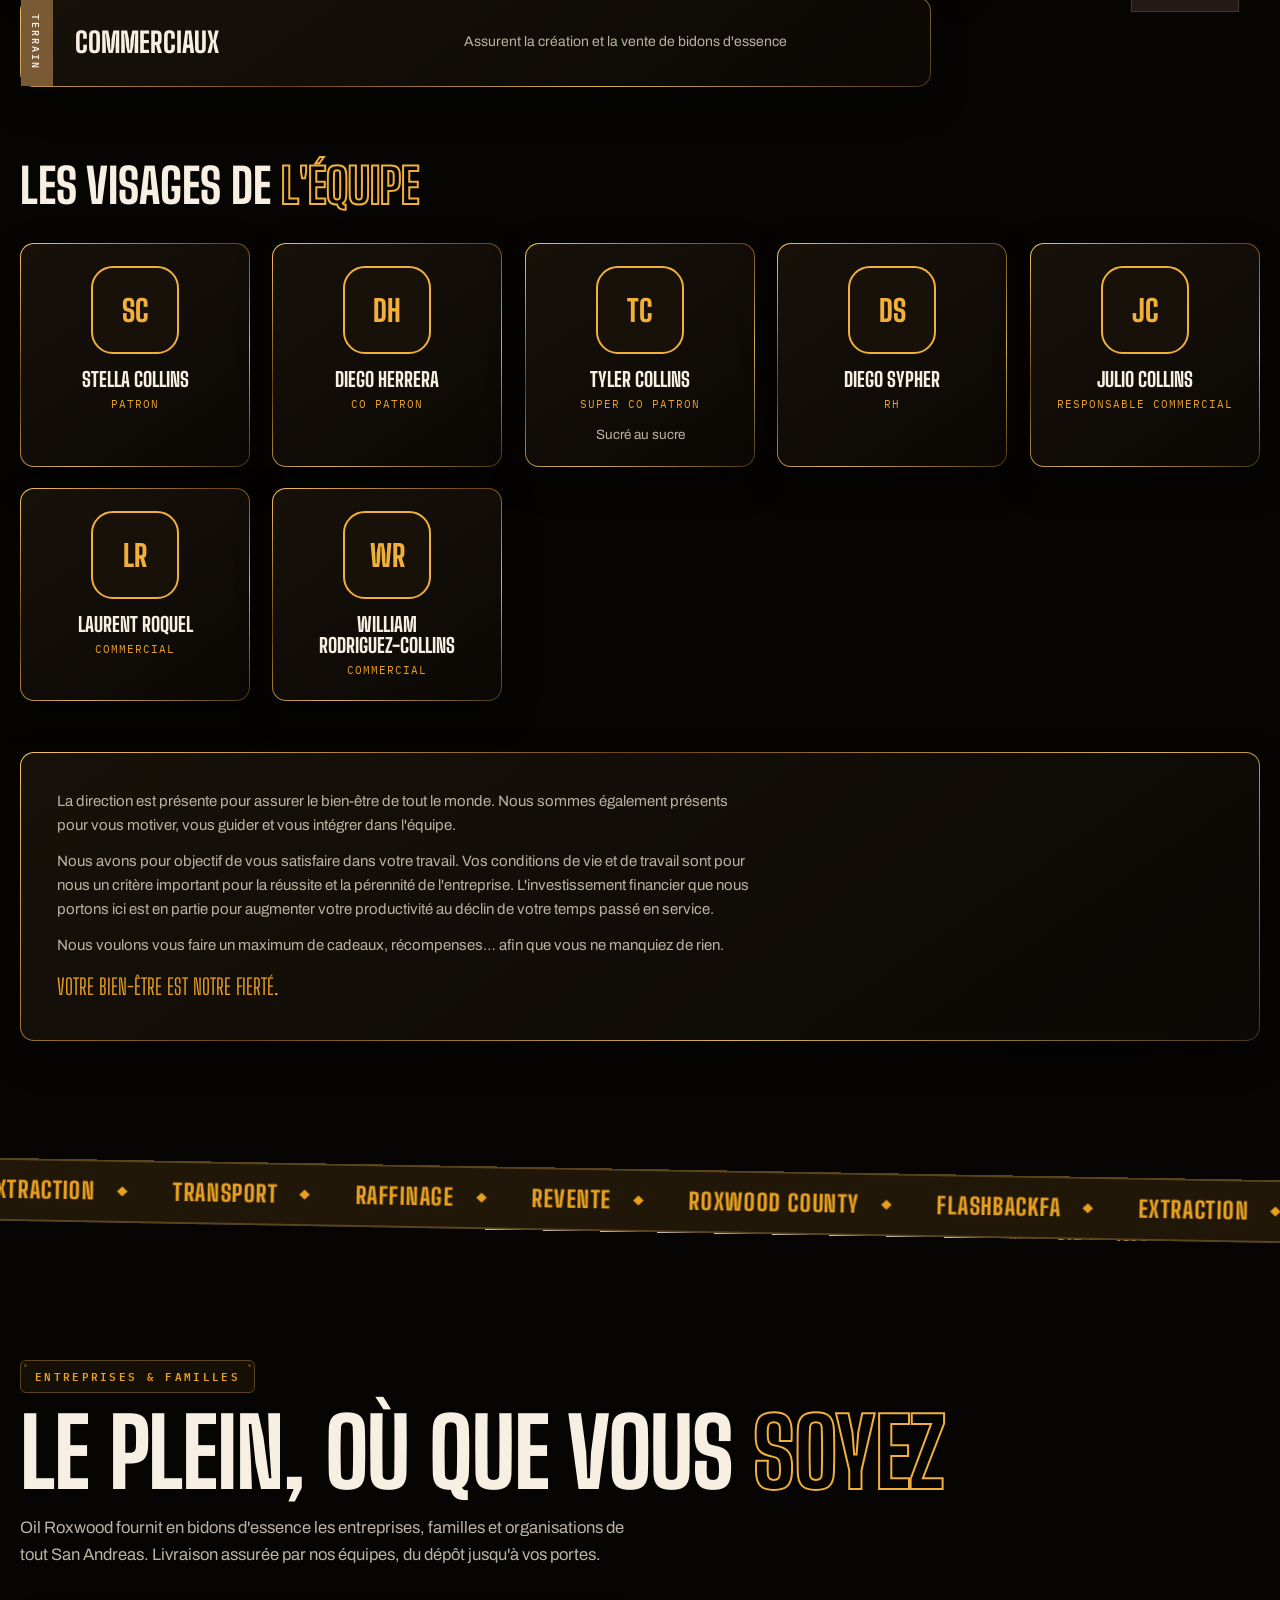
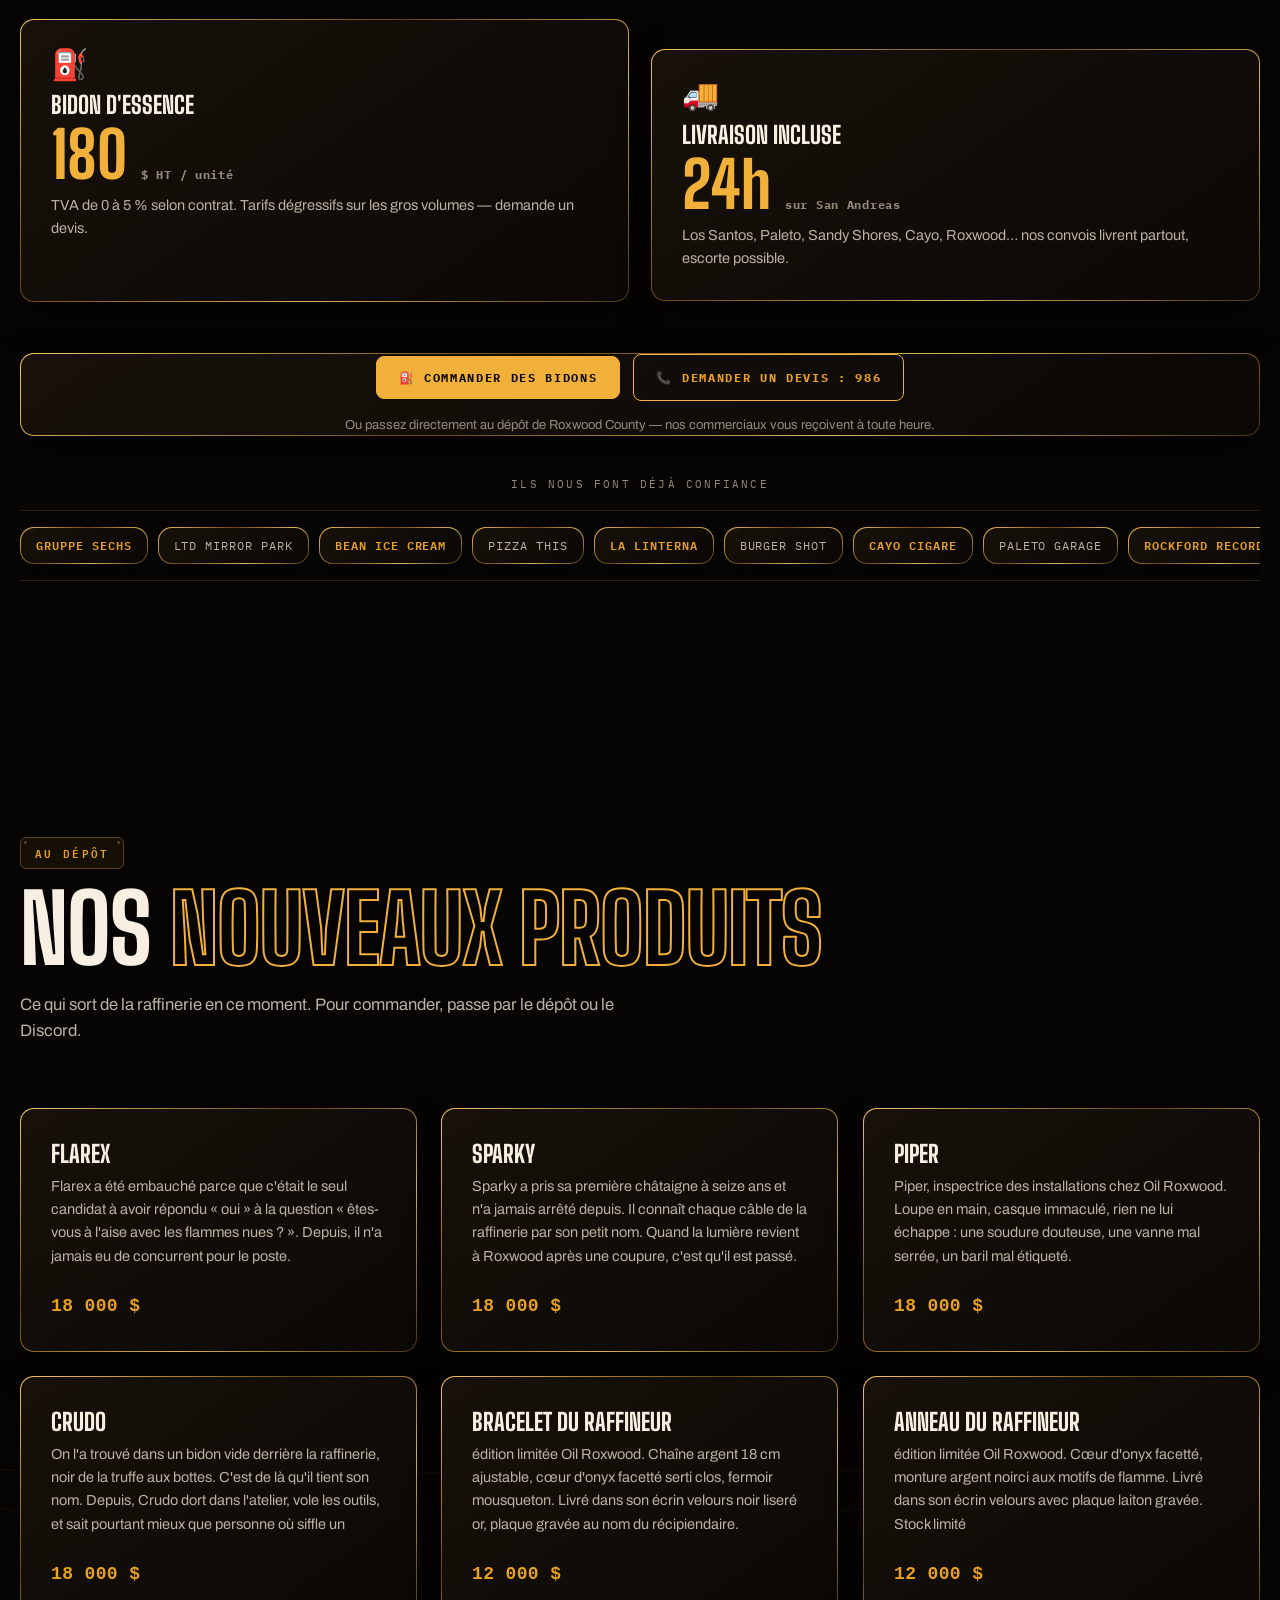
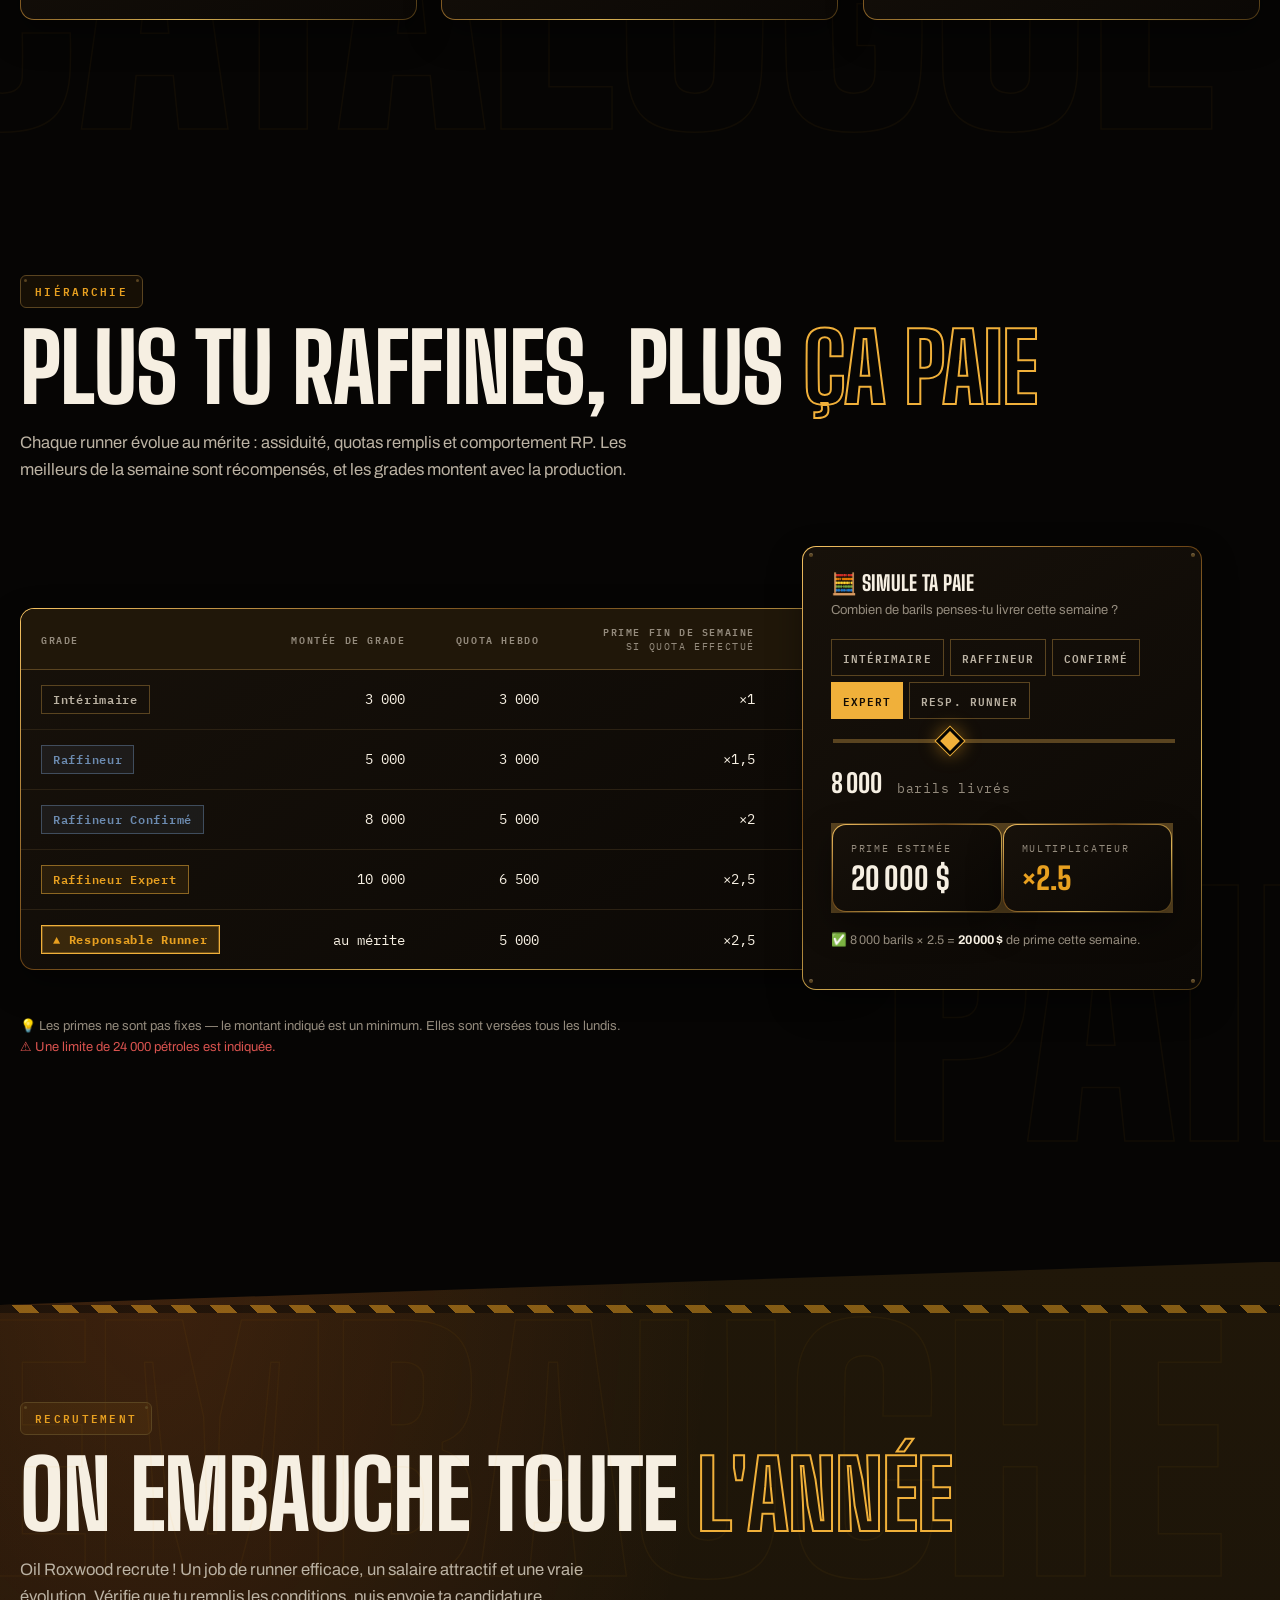
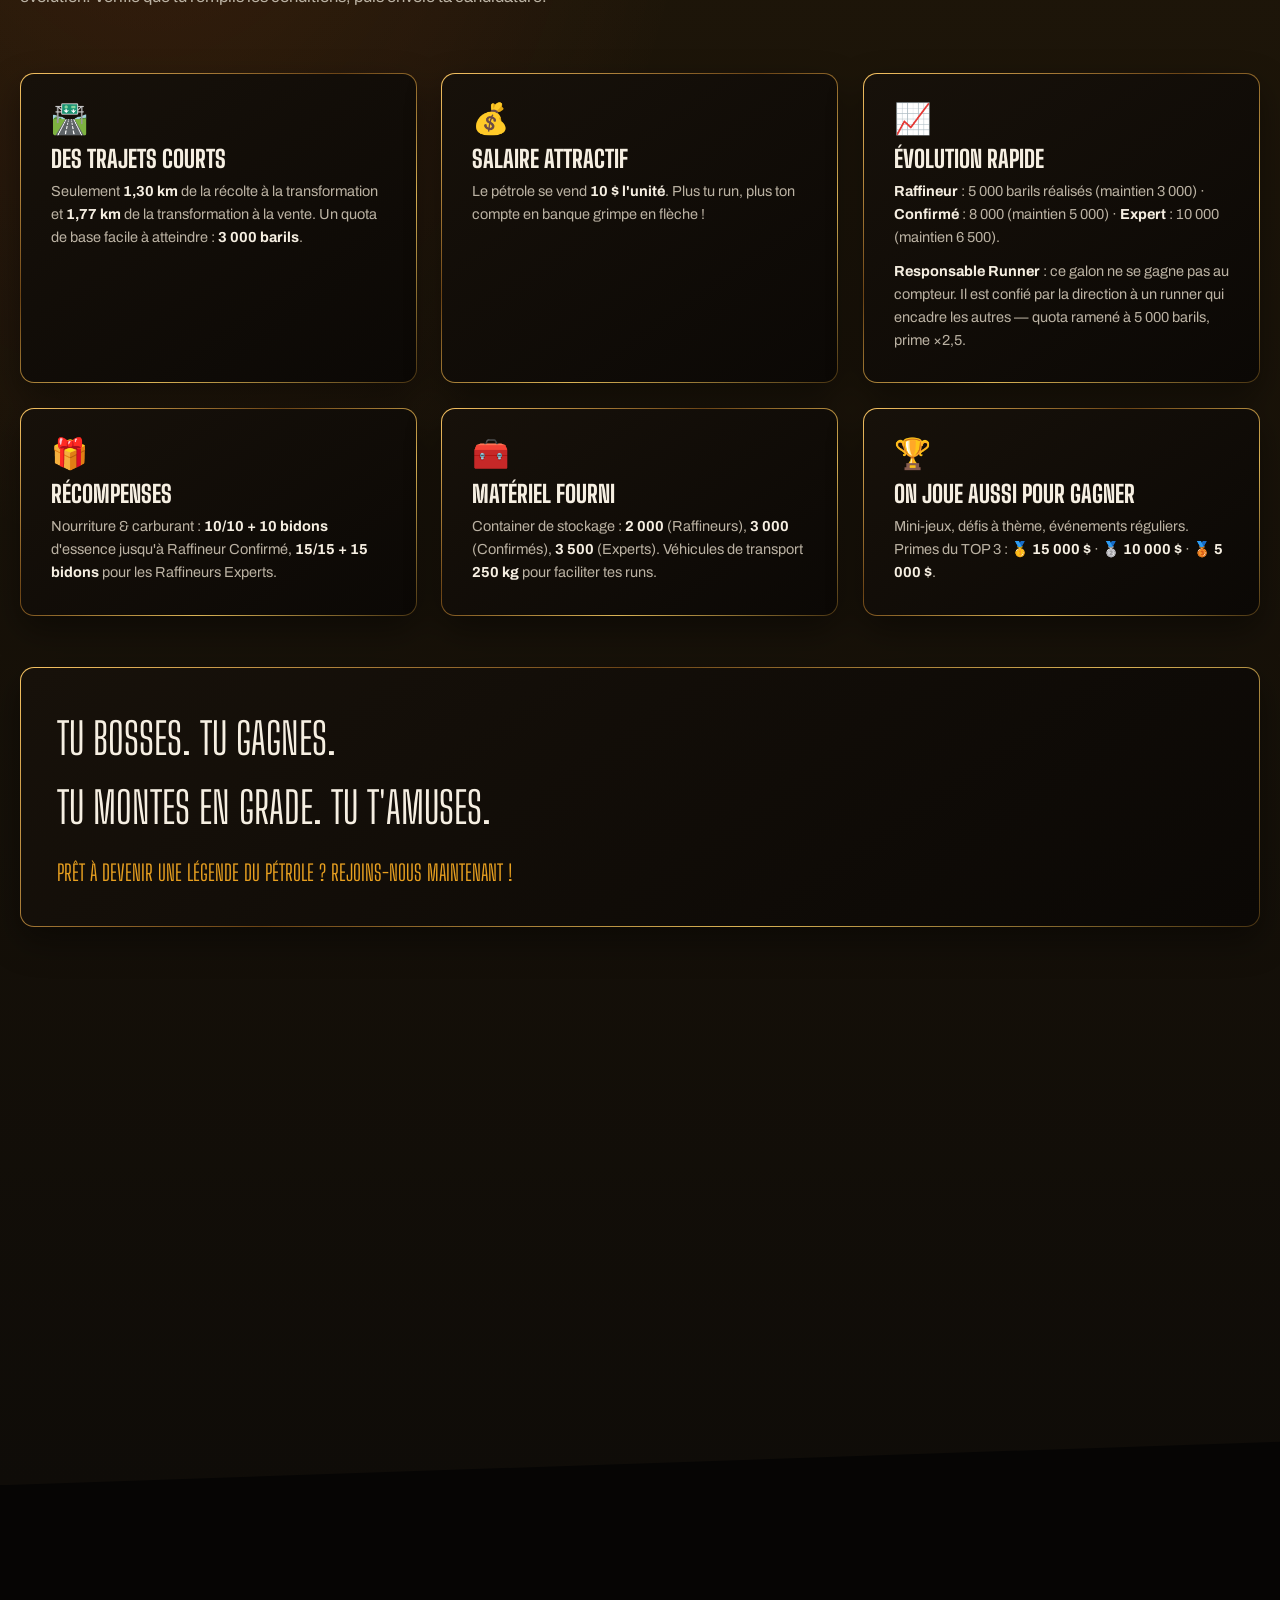
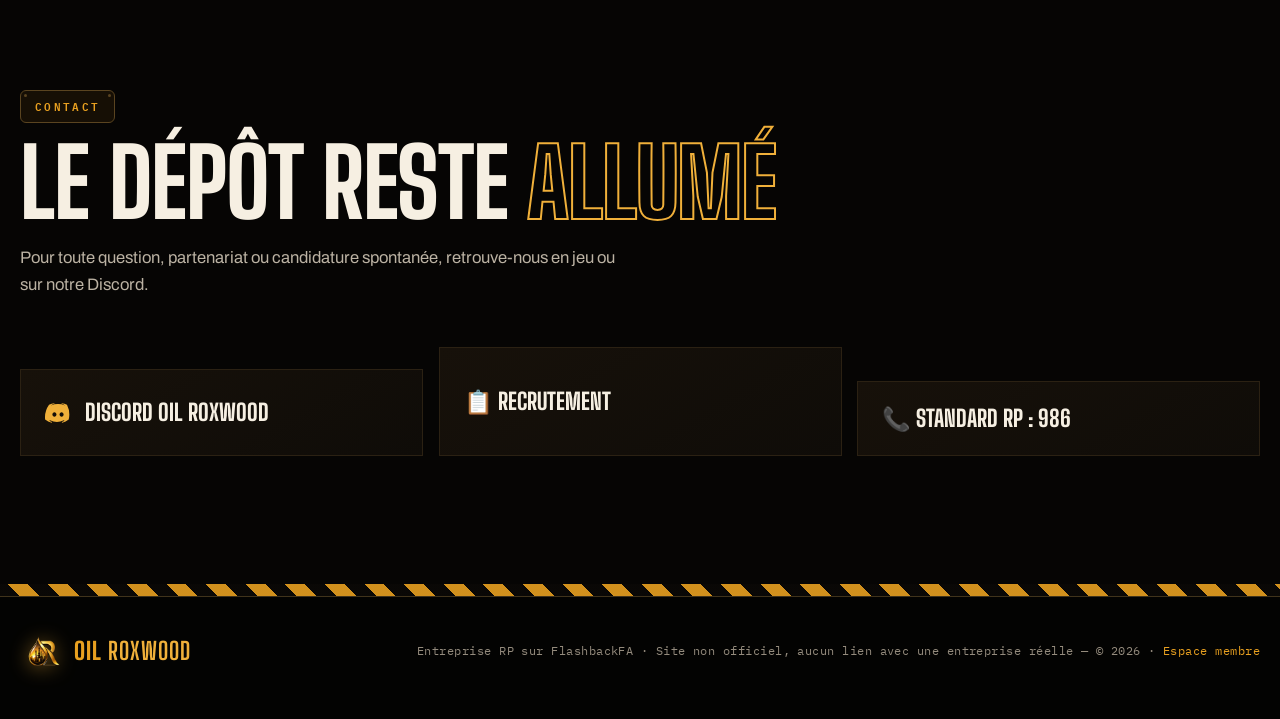
==== commit 8bd7a40e: "Candidature / commande : relais Cloudflare à la place d'un webhook dans le dépôt public (Discord sup" ====
--- a/index.html
+++ b/index.html
@@ -501,12 +501,13 @@
 <script src="assets/roxwood-intro.js?v=1"></script>
 <script src="assets/roxwood-portail.js?v=1"></script>
 <script>
-/* Candidature directe : colle ici l'adresse du webhook du salon privé « candidatures-site » (voir SETUP-CANDIDATURE-SITE.md).
-   Tant que webhookCandidature est vide, le bouton Postuler renvoie simplement vers le Discord. */
-window.ROXWOOD_SITE={discordInvite:"https://discord.com/invite/99AuEX3Kpz",webhookCandidature:"https://discord.com/api/webhooks/1565207556543225978/9g2I8HnGTUz2WQYzekk0OhKwEycIP-KJrR69SvDKwcjZf2x9RMEq_0pPrVa-c2BMPLVS",
-  webhookCommande:"https://discord.com/api/webhooks/1565207556543225978/9g2I8HnGTUz2WQYzekk0OhKwEycIP-KJrR69SvDKwcjZf2x9RMEq_0pPrVa-c2BMPLVS"};
+/* Candidature et commande directes : colle ici l'adresse du RELAIS Cloudflare (voir SETUP-RELAIS-CLOUDFLARE.md),
+   par exemple "https://oilroxwood-relais.TON-COMPTE.workers.dev". Surtout PAS l'adresse d'un webhook Discord :
+   écrite dans ce dépôt public, elle serait supprimée par Discord. Tant que relais est vide, les boutons Postuler
+   et Commander renvoient simplement vers le Discord. */
+window.ROXWOOD_SITE={discordInvite:"https://discord.com/invite/99AuEX3Kpz",relais:""};
 </script>
-<script src="assets/roxwood-postuler.js?v=1"></script>
-<script src="assets/roxwood-commander.js?v=1"></script>
+<script src="assets/roxwood-postuler.js?v=2"></script>
+<script src="assets/roxwood-commander.js?v=2"></script>
 </body>
 </html>
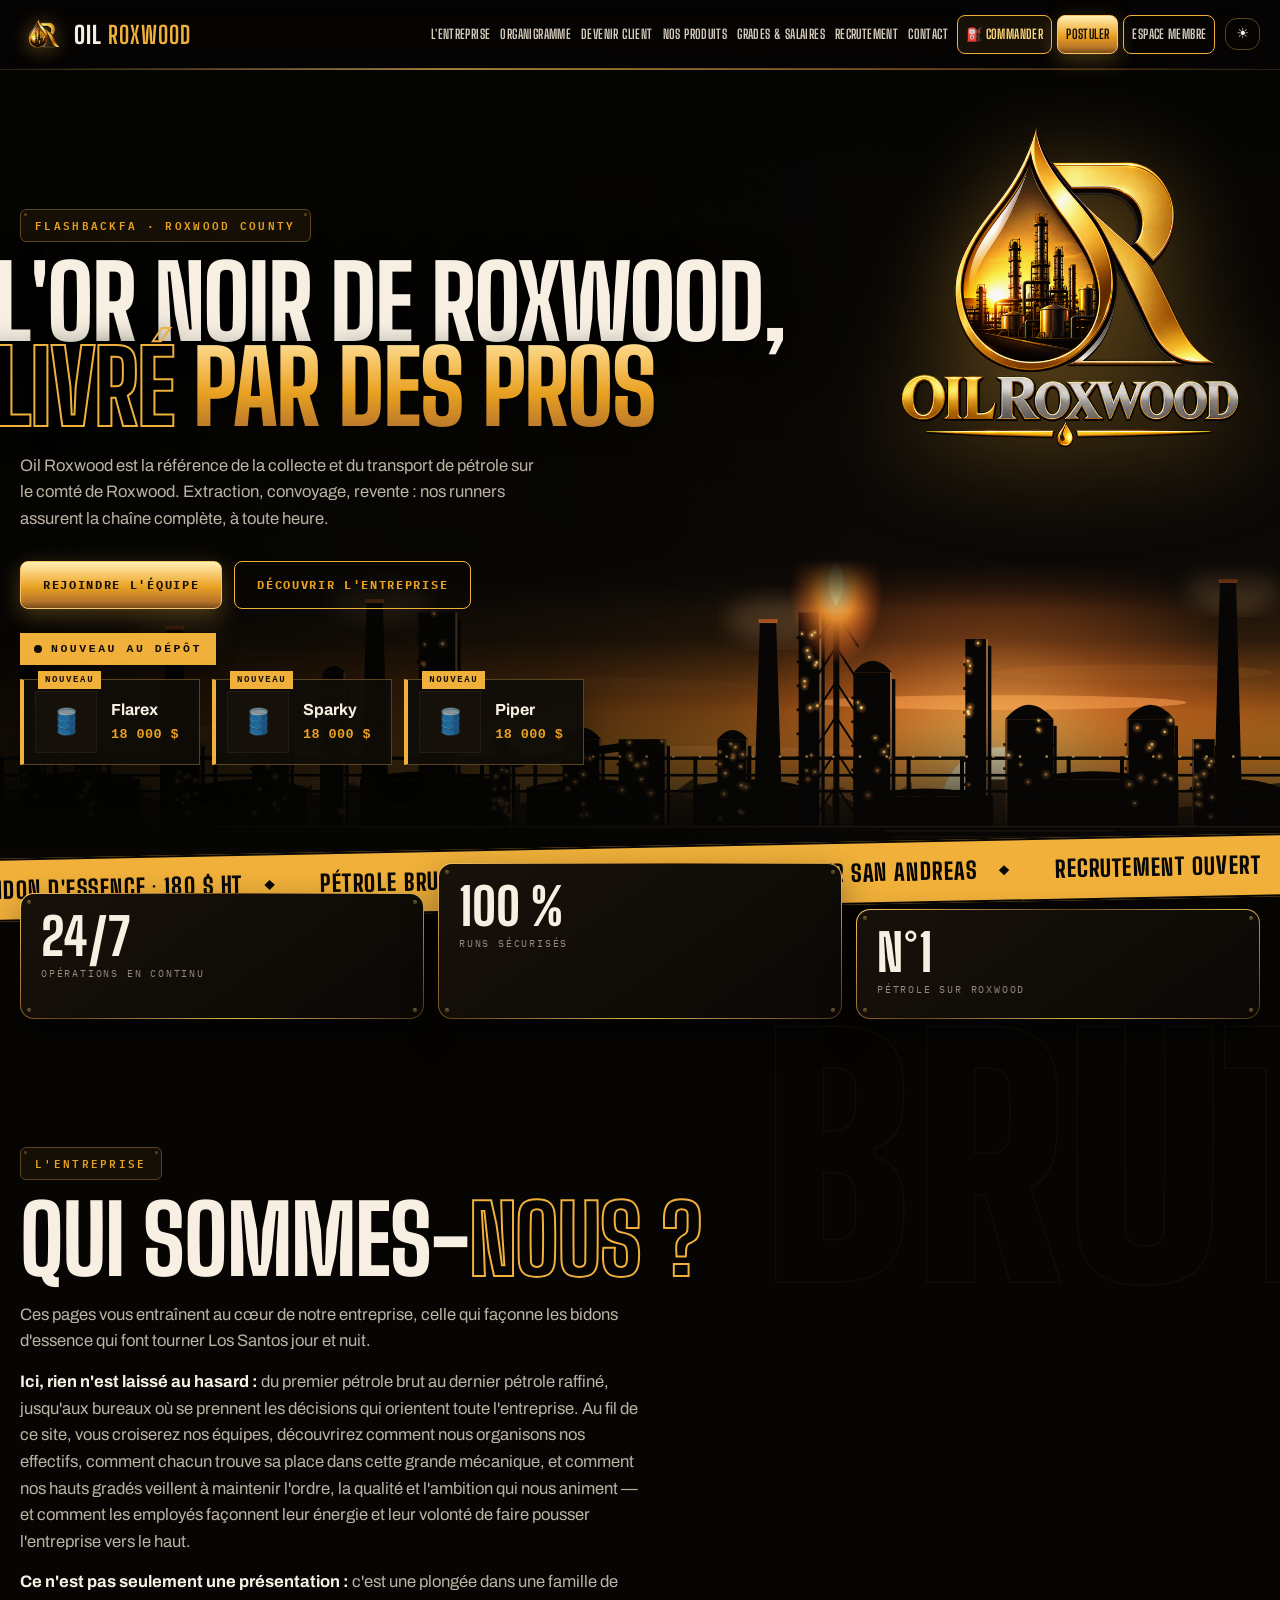
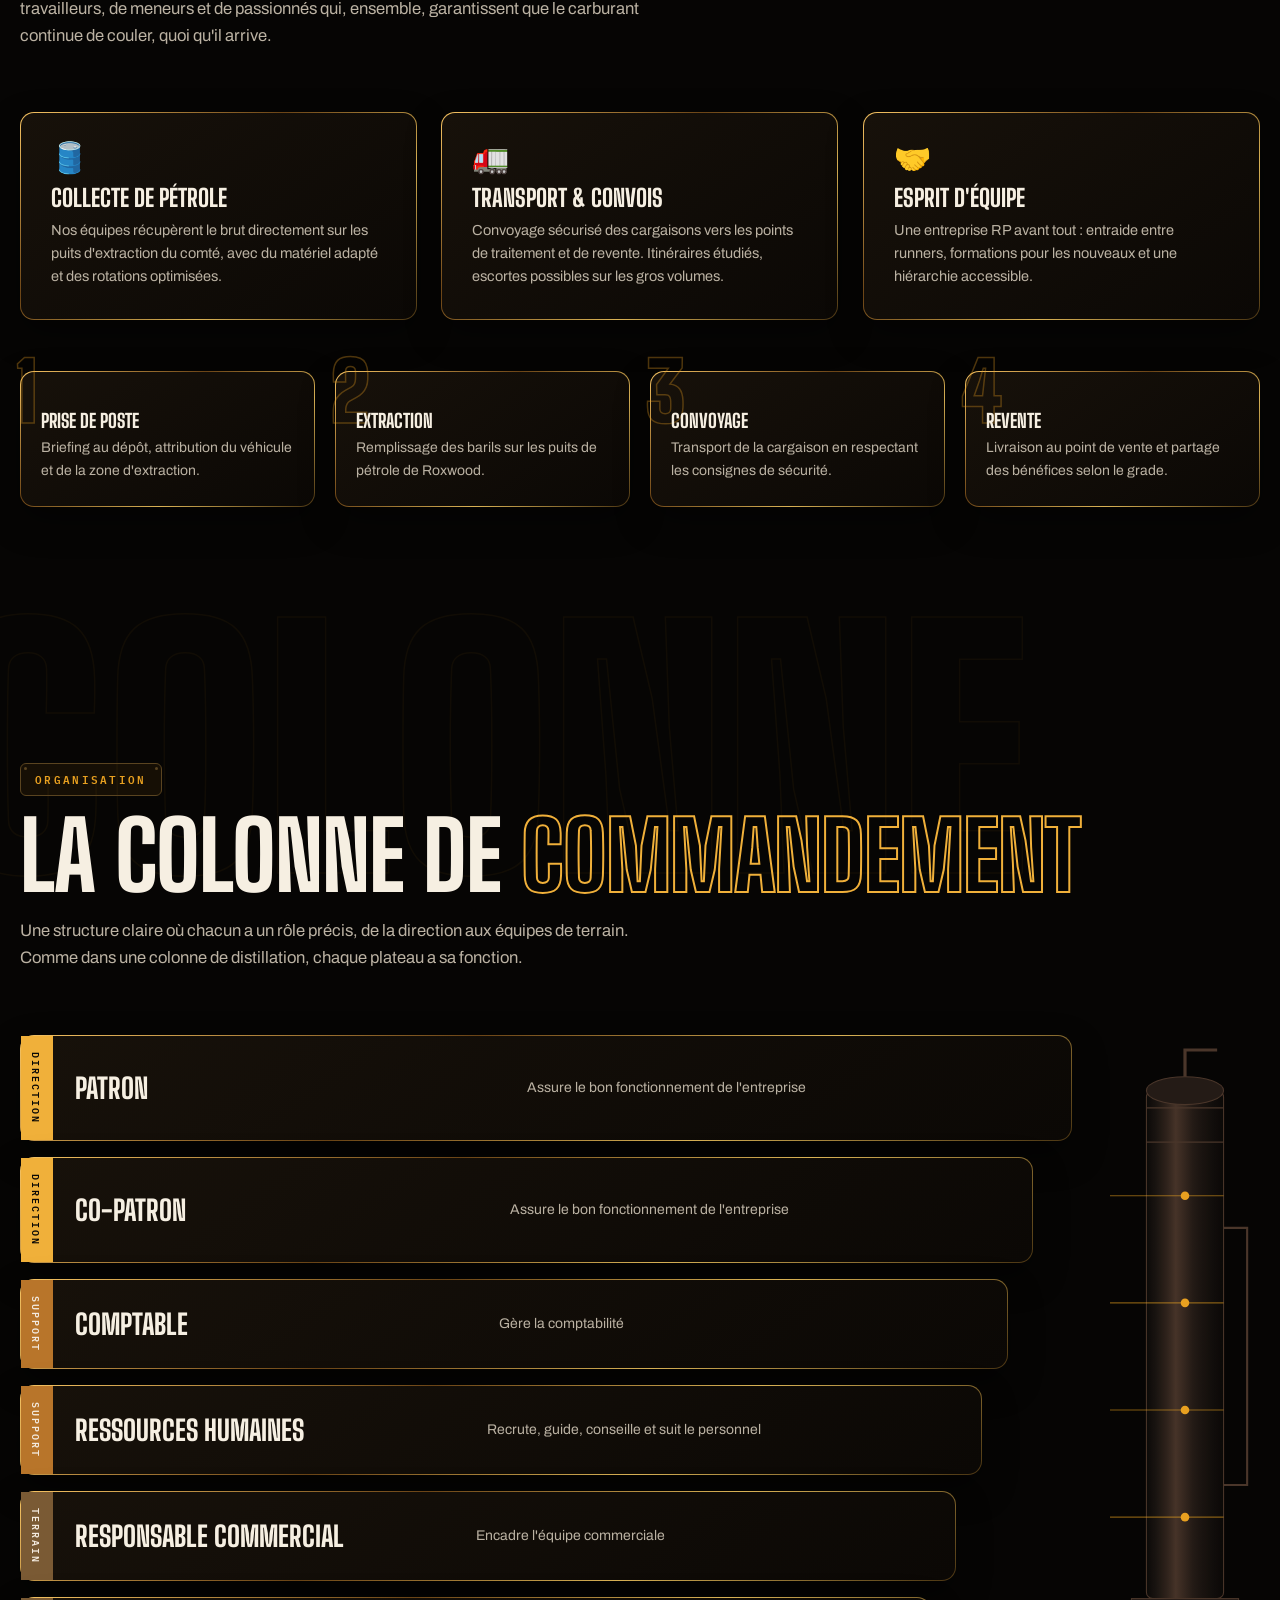
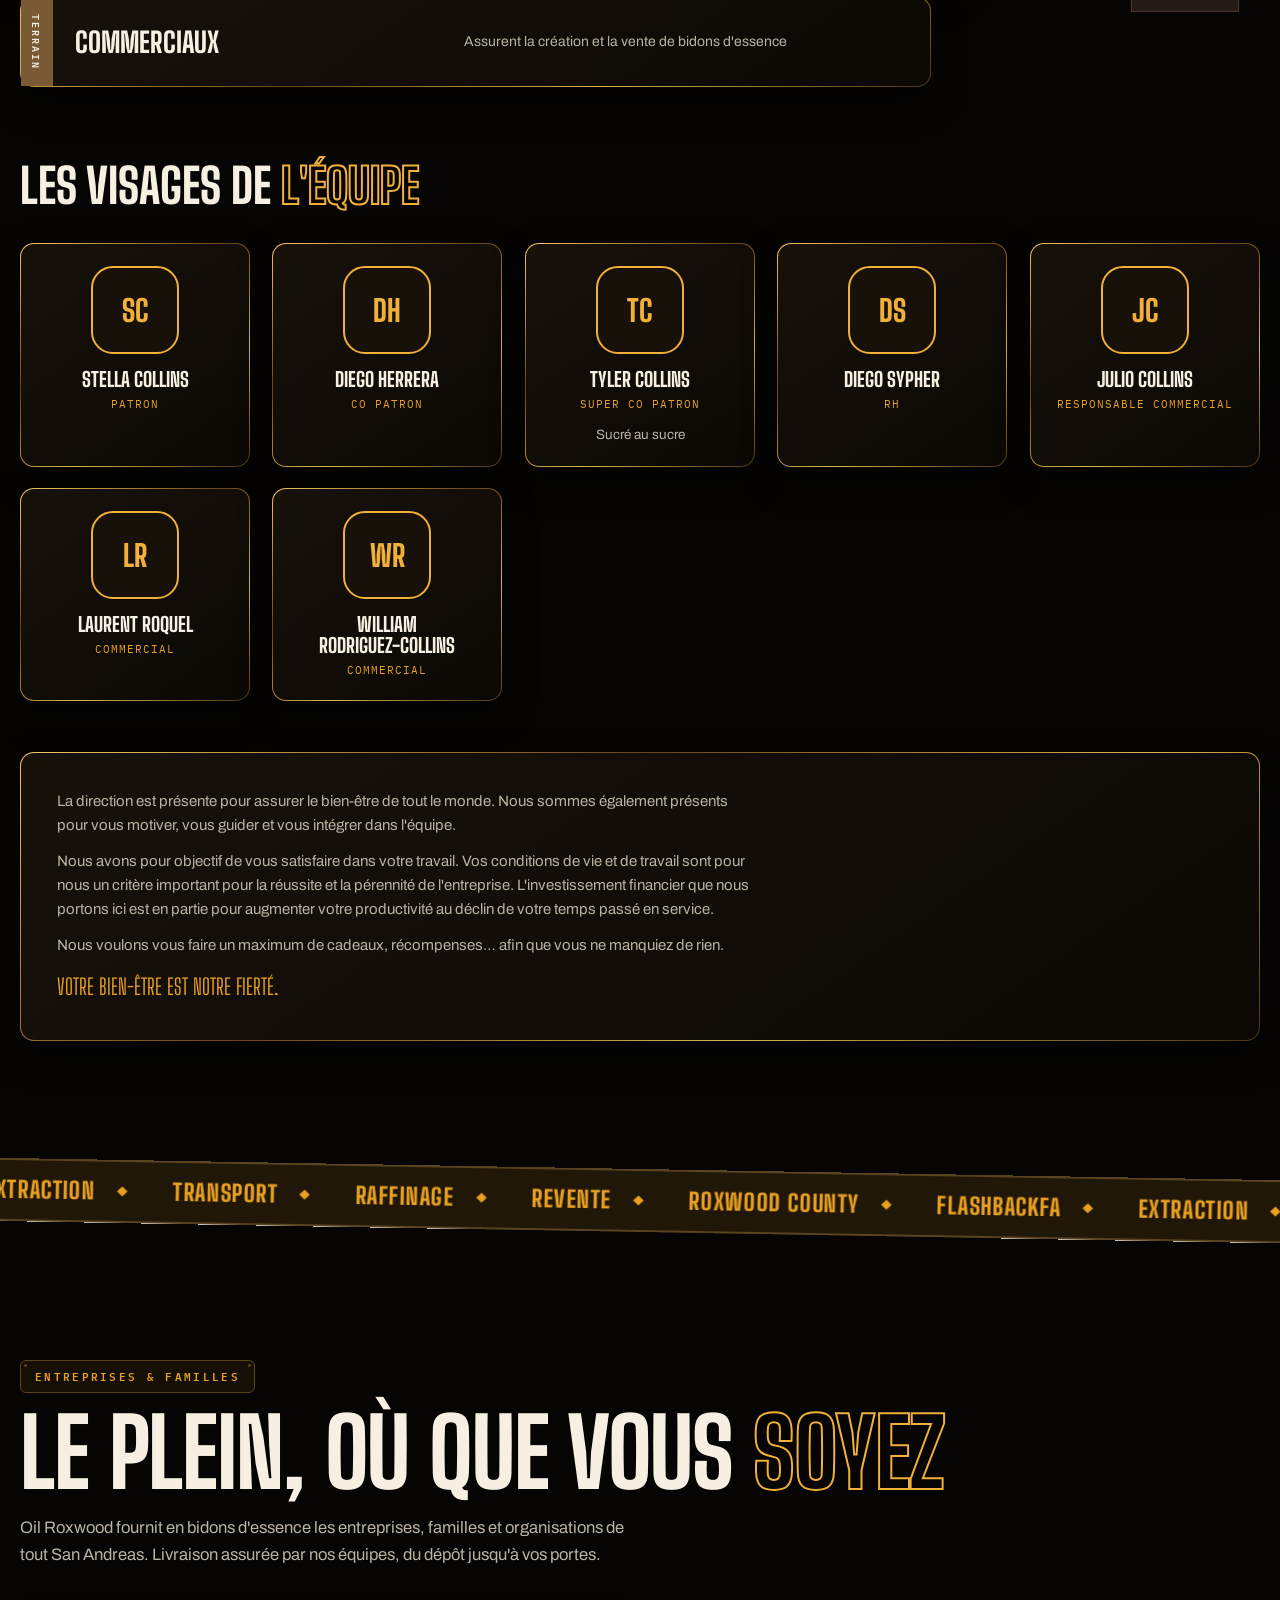
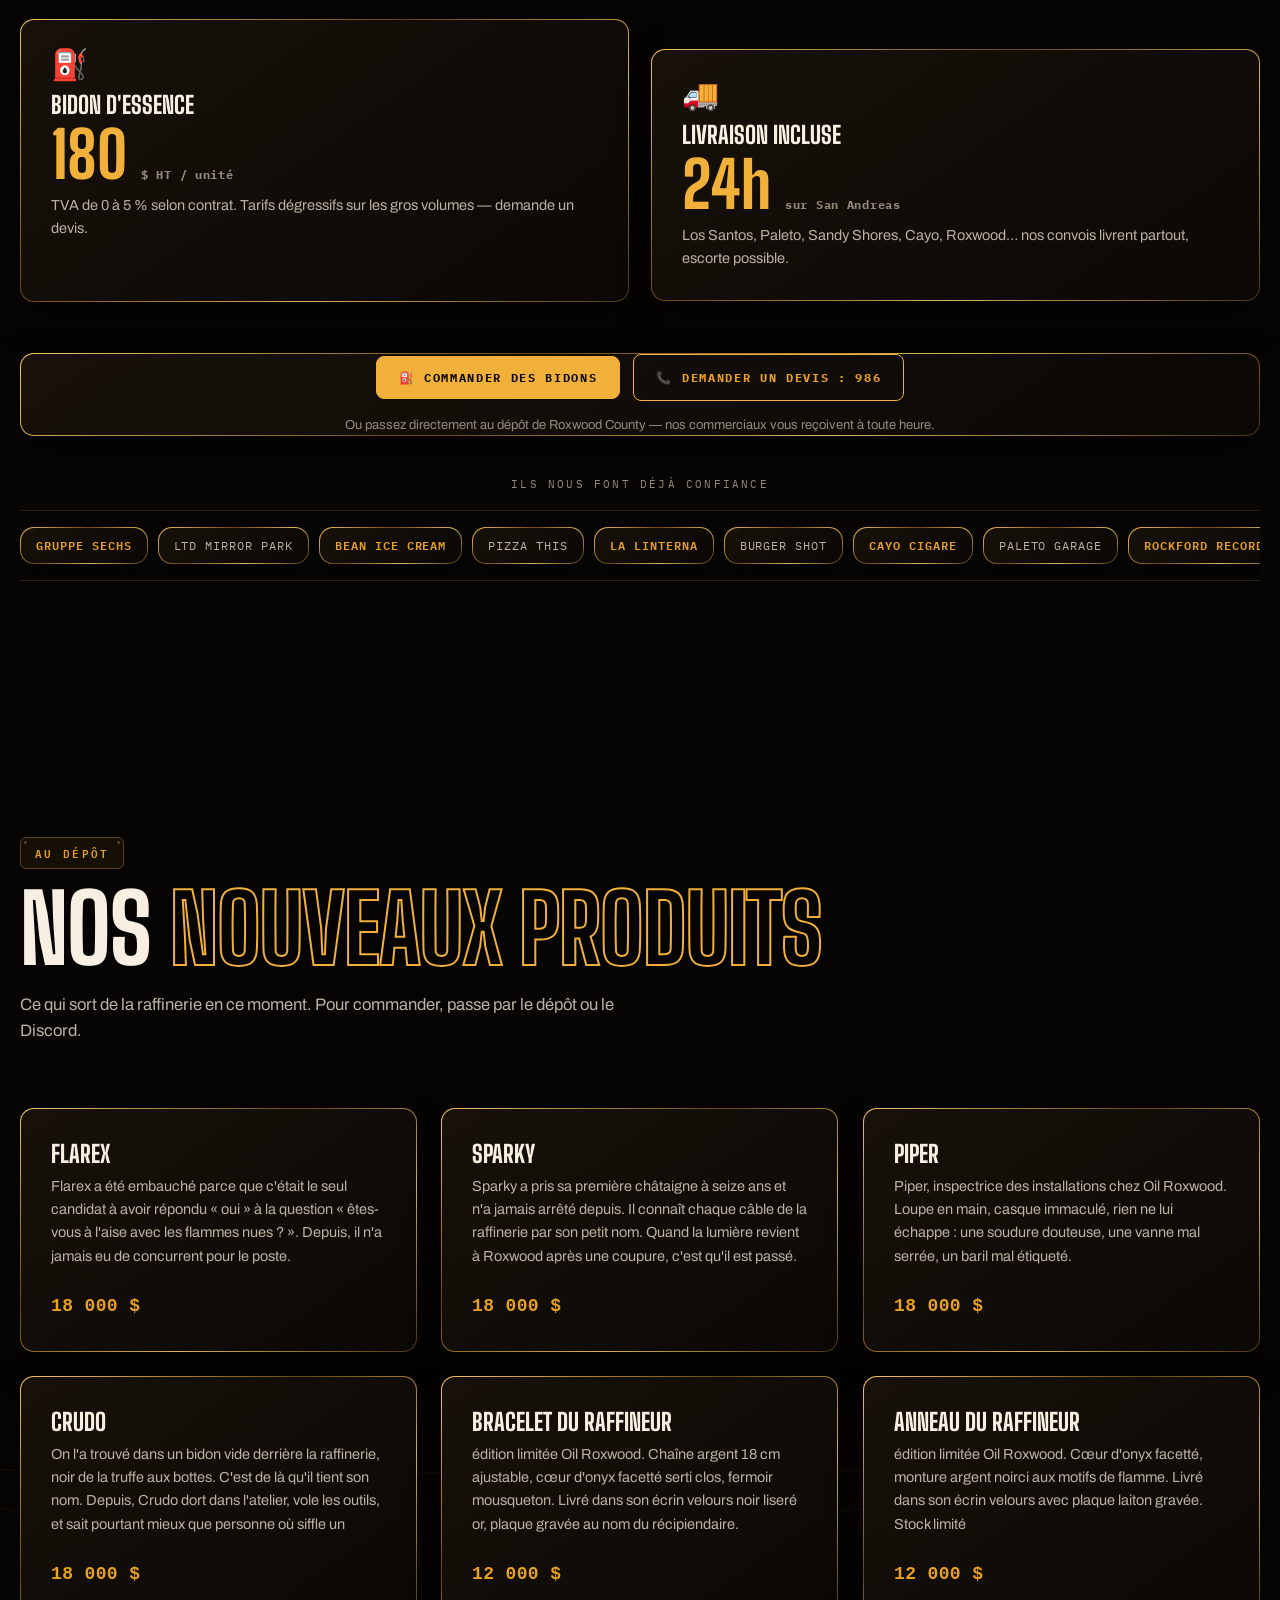
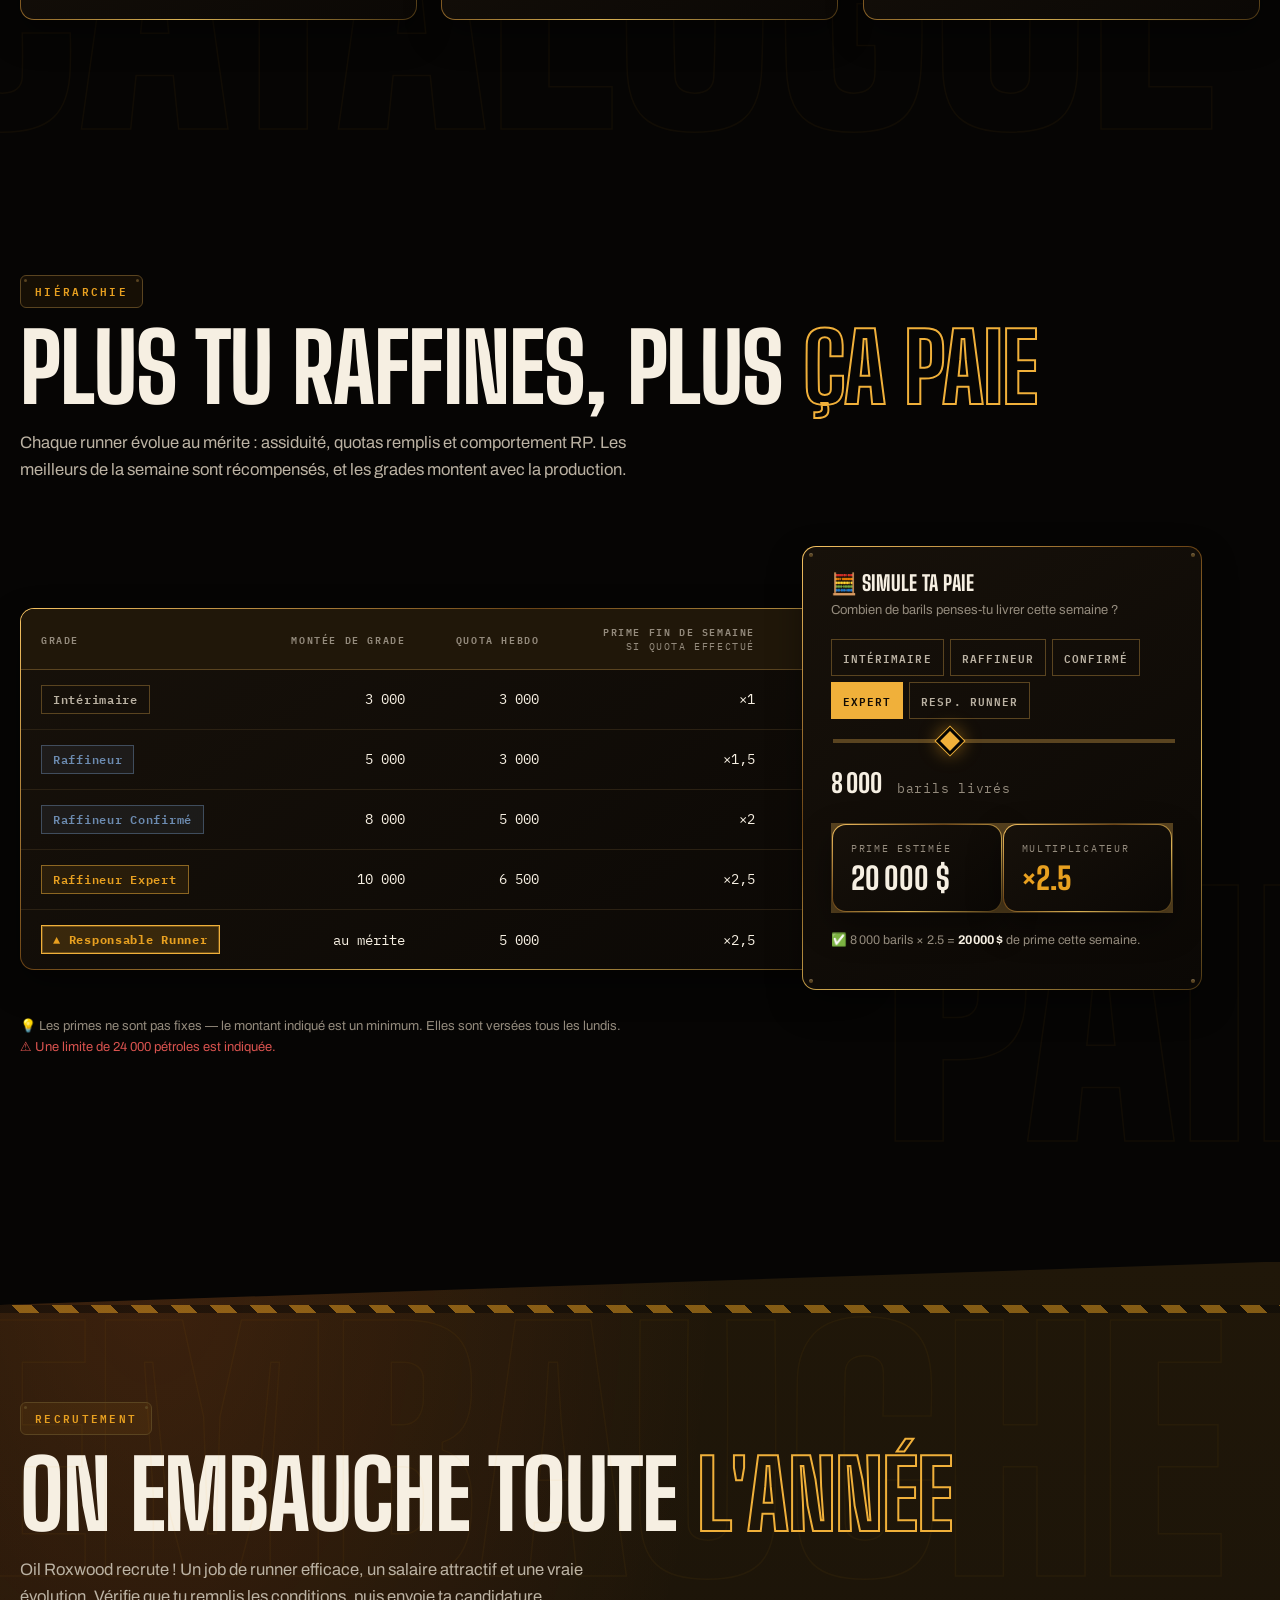
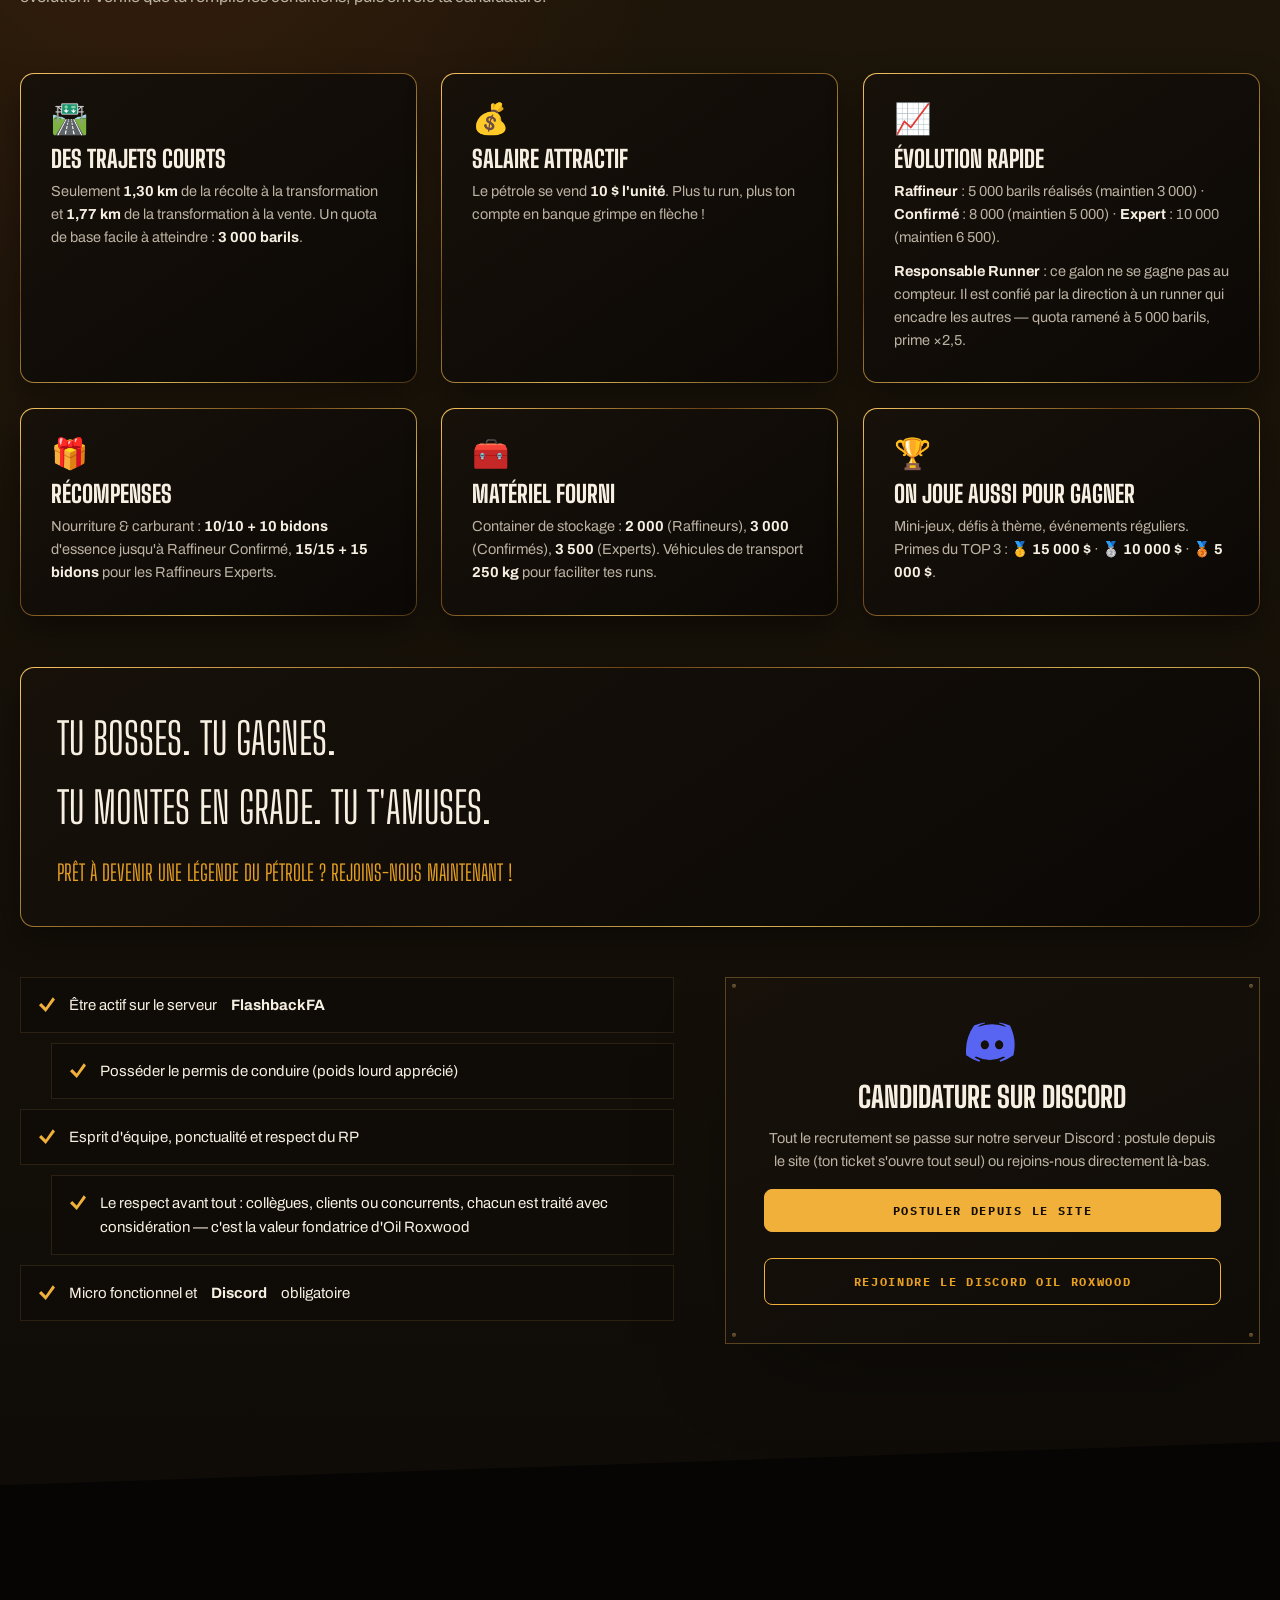
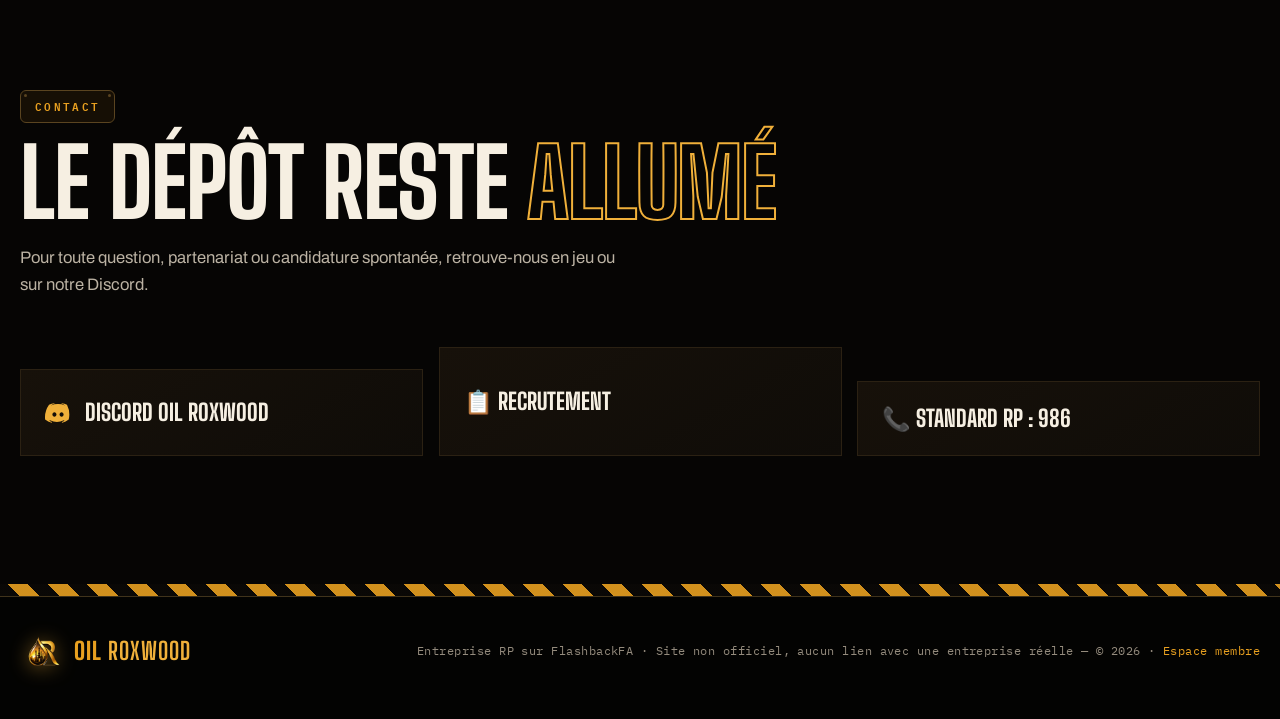
==== commit 0b8e9fe6: "Candidature et commande : branchées sur le relais Cloudflare Co-Authored-By: Claude Sonnet 5.5 <nore" ====
--- a/index.html
+++ b/index.html
@@ -505,7 +505,7 @@
    par exemple "https://oilroxwood-relais.TON-COMPTE.workers.dev". Surtout PAS l'adresse d'un webhook Discord :
    écrite dans ce dépôt public, elle serait supprimée par Discord. Tant que relais est vide, les boutons Postuler
    et Commander renvoient simplement vers le Discord. */
-window.ROXWOOD_SITE={discordInvite:"https://discord.com/invite/99AuEX3Kpz",relais:""};
+window.ROXWOOD_SITE={discordInvite:"https://discord.com/invite/99AuEX3Kpz",relais:"https://oilroxwood-relais.thomas-ryspert62.workers.dev"};
 </script>
 <script src="assets/roxwood-postuler.js?v=2"></script>
 <script src="assets/roxwood-commander.js?v=2"></script>
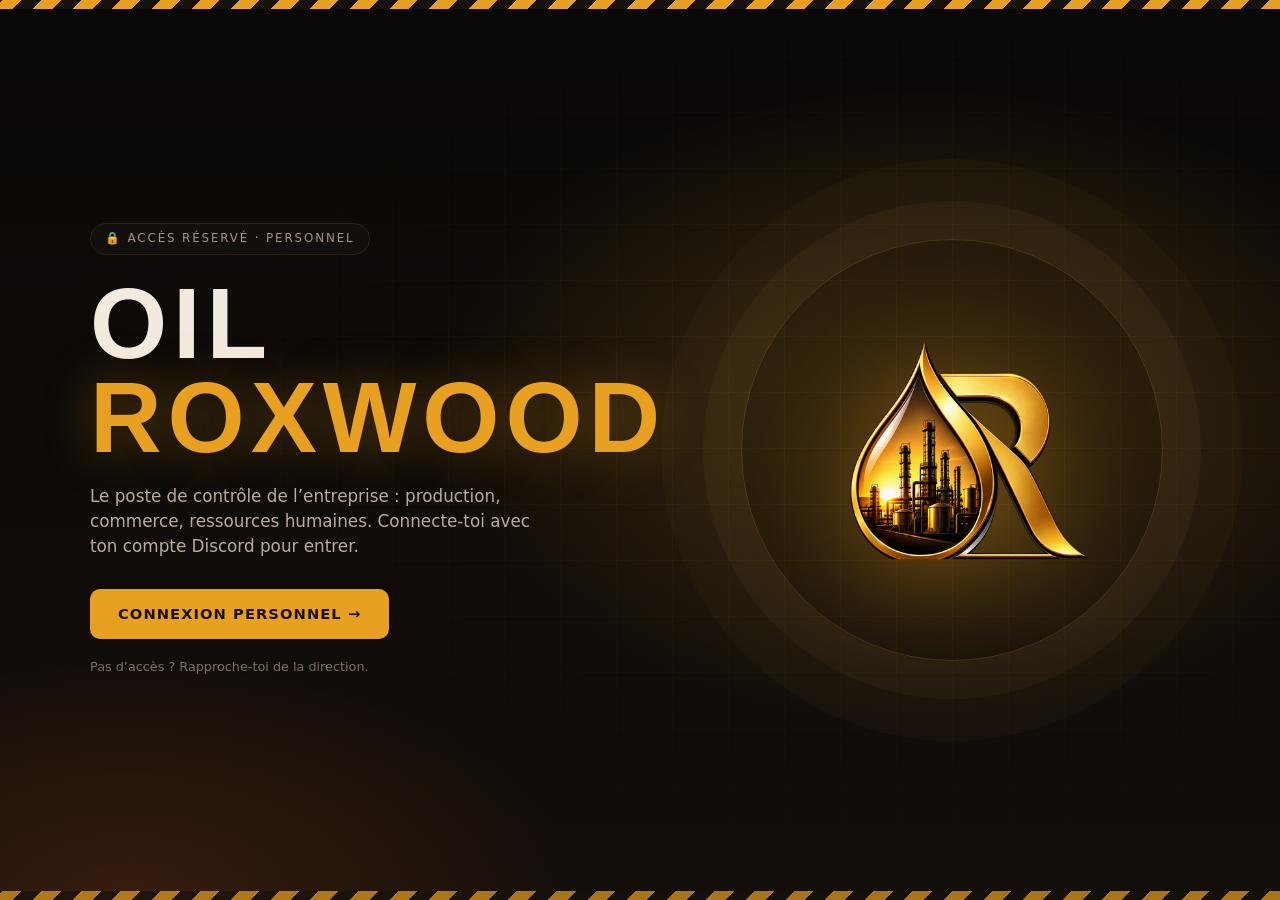
==== commit 59737bba: "Site reserve au personnel : vitrine supprimee, page d'acces, Responsable Runner (C-136) Co-Authored-" ====
--- a/index.html
+++ b/index.html
@@ -3,511 +3,51 @@
 <head>
 <meta charset="UTF-8">
 <meta name="viewport" content="width=device-width, initial-scale=1.0">
-<title>Oil Roxwood — Compagnie Pétrolière | FlashbackFA</title>
-<meta name="description" content="Oil Roxwood, entreprise de collecte et transport de pétrole sur Roxwood County — Serveur FlashbackFA.">
-<!-- ═══════════════════════════════════════════════════════════════
-     APERÇU RICHE (Discord, réseaux sociaux)
-     ⚠️ Les robots des réseaux n'exécutent pas de JavaScript : ces
-     adresses doivent être absolues, contrairement au reste du site
-     qui est en chemins relatifs. Si tu renommes le dépôt GitHub ou
-     changes de compte propriétaire, remplace-les par la nouvelle
-     adresse de GitHub Pages — CE BLOC ET LE JSON-LD PLUS BAS
-     (balise <script type="application/ld+json">, champs "url" et
-     "logo") sont les deux seuls endroits concernés. Une correction
-     de septembre 2026 a raté le second parce que ce commentaire ne
-     le mentionnait pas.
-     ═══════════════════════════════════════════════════════════════ -->
-<meta property="og:type" content="website">
-<meta property="og:site_name" content="Oil Roxwood">
-<meta property="og:title" content="⛽ OIL ROXWOOD — Compagnie Pétrolière">
-<meta property="og:description" content="Collecte & transport de pétrole sur Roxwood County 🛢️ Recrutement ouvert · Devis au 986 · Simulateur de paie en ligne — Serveur FlashbackFA">
-<meta property="og:url"   content="https://Shop-Entreprise-FBFA.github.io/Oil-Roxwood/">
-<meta property="og:image" content="https://Shop-Entreprise-FBFA.github.io/Oil-Roxwood/assets/banner-og-v3.jpg">
-<meta property="og:image:width" content="1200">
-<meta property="og:image:height" content="630">
-<meta name="twitter:card" content="summary_large_image">
-<meta name="theme-color" content="#e8a020">
-<link rel="canonical" href="https://Shop-Entreprise-FBFA.github.io/Oil-Roxwood/">
+<title>Oil Roxwood — Accès réservé</title>
+<meta name="robots" content="noindex, nofollow">
+<meta name="theme-color" content="#0D0A08">
 <link rel="icon" type="image/png" href="assets/favicon.png?v=2">
 <link rel="apple-touch-icon" href="assets/apple-touch-icon.png?v=2">
 <link rel="manifest" href="manifest.webmanifest">
-<meta name="mobile-web-app-capable" content="yes">
-<meta name="apple-mobile-web-app-capable" content="yes">
-<meta name="apple-mobile-web-app-status-bar-style" content="black-translucent">
-<meta name="apple-mobile-web-app-title" content="Oil Roxwood">
-<script>
-/* applique le thème avant le rendu pour éviter le flash */
-(function(){
-  const s=localStorage.getItem('orx_theme');
-  if(s==='dark'||!s)   // nouvelle DA : sombre par défaut ; le bouton lune/soleil garde le choix du visiteur
-    document.documentElement.classList.add('dark');
-})();
-</script>
-<script>
-/* animation d'entrée : une fois par visite, jamais si le visiteur a demandé moins d'animations (?sansintro pour la couper) */
-(function(){try{
-  if(!sessionStorage.getItem('orx_intro')&&!matchMedia('(prefers-reduced-motion: reduce)').matches&&!/[?&]sansintro/.test(location.search))
-    document.documentElement.classList.add('intro-on');
-}catch(e){}})();
-</script>
-<link rel="preconnect" href="https://fonts.googleapis.com">
-<link rel="preconnect" href="https://fonts.gstatic.com" crossorigin>
-<!-- Les polices ne bloquent plus l'affichage. Elles arrivaient en feuille de
-     style classique : le navigateur attendait Google avant de peindre quoi que
-     ce soit — une page blanche de plusieurs centaines de millisecondes en 4G,
-     et une page blanche TOUT COURT si Google est injoignable. On les charge
-     maintenant de côté ; les piles de repli de roxwood-core.css (Oswald,
-     Arial Narrow, Impact…) tiennent l'affiche en attendant, et display=swap
-     fait la bascule sans à-coup. -->
-<link rel="preload" as="style" href="https://fonts.googleapis.com/css2?family=Big+Shoulders+Display:wght@600;700;800;900&family=Archivo:wght@400;500;600;700&family=IBM+Plex+Mono:wght@400;500;600;700&display=swap">
-<link rel="stylesheet" href="https://fonts.googleapis.com/css2?family=Big+Shoulders+Display:wght@600;700;800;900&family=Archivo:wght@400;500;600;700&family=IBM+Plex+Mono:wght@400;500;600;700&display=swap" media="print" onload="this.media='all';this.onload=null">
-<noscript><link rel="stylesheet" href="https://fonts.googleapis.com/css2?family=Big+Shoulders+Display:wght@600;700;800;900&family=Archivo:wght@400;500;600;700&family=IBM+Plex+Mono:wght@400;500;600;700&display=swap"></noscript>
-<link rel="stylesheet" href="assets/roxwood-core.css?v=C-119">
-<link rel="stylesheet" href="assets/roxwood-site.css?v=C-119">
-<link rel="stylesheet" href="assets/roxwood-vitrine-or.css?v=V-5">
-<link rel="stylesheet" href="assets/roxwood-intro.css?v=1">
-<link rel="stylesheet" href="assets/roxwood-portail.css?v=1">
-<link rel="stylesheet" href="assets/roxwood-postuler.css?v=1">
-<script type="application/ld+json">
-{"@context":"https://schema.org","@type":"Organization",
- "name":"Oil Roxwood",
- "url":"https://Shop-Entreprise-FBFA.github.io/Oil-Roxwood/",
- "logo":"https://Shop-Entreprise-FBFA.github.io/Oil-Roxwood/assets/logo.png",
- "description":"Collecte, transport et revente de pétrole sur Roxwood County — serveur RP FlashbackFA.",
- "areaServed":"Roxwood County",
- "sameAs":["https://discord.com/invite/99AuEX3Kpz"],
- "contactPoint":{"@type":"ContactPoint","telephone":"986","contactType":"Commandes","areaServed":"Roxwood County"}}
-</script>
+<style>
+:root{--bg:#0D0A08;--line:#2E241E;--ink:#F3EADF;--muted:#A2948A;--gold:#E8A020;--gold2:#F7C463}
+*{box-sizing:border-box;margin:0;padding:0}
+html,body{height:100%}
+body{color:var(--ink);font:16px/1.5 "Segoe UI",system-ui,Arial,sans-serif;overflow:hidden;position:relative;background:#0a0807}
+.cond{font-family:"Bahnschrift Condensed","Arial Narrow",Impact,sans-serif;text-transform:uppercase;letter-spacing:.06em}
+.btn{display:inline-flex;align-items:center;justify-content:center;gap:10px;background:var(--gold);color:#1a1005;text-decoration:none;font-weight:800;letter-spacing:.07em;text-transform:uppercase;font-size:.92rem;padding:14px 28px;border-radius:10px;transition:transform .15s,background .15s,box-shadow .15s}
+.btn:hover{background:var(--gold2);transform:translateY(-2px);box-shadow:0 10px 30px rgba(232,160,32,.35)}
+.btn:focus-visible{outline:2px solid var(--gold2);outline-offset:3px}
+.bg{position:absolute;inset:0;background:
+ radial-gradient(ellipse 60% 55% at 72% 45%,rgba(232,160,32,.22),transparent 65%),
+ radial-gradient(ellipse 50% 40% at 10% 100%,rgba(240,106,32,.16),transparent 70%),
+ linear-gradient(180deg,#0a0807,#140e0a)}
+.grid{position:absolute;inset:0;background-image:linear-gradient(rgba(247,196,99,.05) 1px,transparent 1px),linear-gradient(90deg,rgba(247,196,99,.05) 1px,transparent 1px);background-size:56px 56px;-webkit-mask-image:radial-gradient(ellipse at 70% 45%,#000 0%,transparent 70%);mask-image:radial-gradient(ellipse at 70% 45%,#000 0%,transparent 70%)}
+.stripe{position:absolute;left:0;right:0;top:0;height:9px;background:repeating-linear-gradient(-45deg,#E8A020 0 14px,#16110e 14px 28px)}
+.stripe.b{top:auto;bottom:0;opacity:.7}
+.wrap{position:relative;z-index:2;height:100%;display:grid;grid-template-columns:1.1fr .9fr;align-items:center;max-width:1180px;margin:0 auto;padding:0 40px;gap:40px}
+.tag{display:inline-flex;gap:8px;align-items:center;padding:6px 14px;border:1px solid var(--line);border-radius:99px;color:var(--muted);font-size:.74rem;letter-spacing:.16em;text-transform:uppercase;background:rgba(255,255,255,.02)}
+h1{font-size:clamp(3.2rem,8vw,6.2rem);line-height:.95;margin:22px 0 18px}
+h1 b{display:block;color:var(--gold);text-shadow:0 0 50px rgba(232,160,32,.35)}
+p{color:#b9ac9f;font-size:1.05rem;max-width:460px;margin-bottom:30px}
+small{display:block;margin-top:18px;color:#7b6f65;font-size:.8rem}
+.vis{display:grid;place-items:center;position:relative}
+.vis:before{content:"";position:absolute;width:420px;height:420px;border-radius:50%;border:1px solid rgba(247,196,99,.18);box-shadow:0 0 0 38px rgba(247,196,99,.04),0 0 0 80px rgba(247,196,99,.025)}
+.vis img{position:relative;width:min(340px,70%);filter:drop-shadow(0 20px 50px rgba(232,160,32,.35))}
+@media(max-width:820px){.wrap{grid-template-columns:1fr;padding:0 24px;text-align:center;align-content:center;gap:10px}.vis{order:-1}.vis img{width:150px}.vis:before{display:none}p{margin-inline:auto}}
+</style>
 </head>
 <body>
-<div id="intro" aria-hidden="true">
-  <div class="intro-halo"></div>
-  <div class="intro-logo"><img src="assets/logo-complet.png?v=2" alt="" width="640" height="596"></div>
-  <div class="intro-legende">Roxwood County · Pétrole · Transport</div>
-  <div class="intro-barre"><i></i></div>
-  <span class="intro-passer">Cliquer pour passer</span>
+<div class="bg"></div><div class="grid"></div><div class="stripe"></div><div class="stripe b"></div>
+<div class="wrap">
+  <main class="txt">
+    <span class="tag">🔒 Accès réservé · Personnel</span>
+    <h1 class="cond">Oil<b>Roxwood</b></h1>
+    <p>Le poste de contrôle de l’entreprise : production, commerce, ressources humaines. Connecte-toi avec ton compte Discord pour entrer.</p>
+    <a class="btn" href="admin.html">Connexion personnel →</a>
+    <small>Pas d’accès ? Rapproche-toi de la direction.</small>
+  </main>
+  <div class="vis"><img src="assets/logo.png?v=2" alt="Oil Roxwood"></div>
 </div>
-<div id="noelNeige" aria-hidden="true"></div>
-<div id="noelGuirlande" aria-hidden="true"></div>
-<a class="evitement" href="#accueil">Aller au contenu</a>
-
-<div id="pipeline"></div>
-<span class="cartouche" aria-hidden="true">Oil Roxwood · Roxwood County · Est. 2026</span>
-
-<nav class="barre">
-  <a class="logo" href="#accueil">
-    <span class="logo-wrap"><img id="navLogo" src="assets/logo.png?v=2" alt="Logo Oil Roxwood" width="34" height="34" decoding="async" fetchpriority="high"></span>
-    <span>OIL <b>ROXWOOD</b></span>
-  </a>
-  <button class="burger" aria-expanded="false" aria-label="Ouvrir le menu">☰</button>
-  <div class="nav-links">
-    <a href="#presentation">L'entreprise</a>
-    <a href="#organigramme">Organigramme</a>
-    <a href="#devenir-client">Devenir client</a>
-    <a href="#produits" id="navProduits" hidden>Nos produits</a>
-    <a href="#grades">Grades &amp; Salaires</a>
-    <a href="#recrutement">Recrutement</a>
-    <a href="#contact">Contact</a>
-    <a href="#devenir-client" class="nav-membre nav-commander" data-commander>⛽ Commander</a>
-    <a href="#recrutement" class="nav-cta" id="navCta">Postuler</a>
-    <a href="admin.html" class="nav-membre">Espace membre</a>
-    <button class="theme-btn" id="themeBtn" onclick="toggleTheme()" title="Mode clair / sombre" aria-label="Changer de thème">🌙</button>
-  </div>
-</nav>
-
-<!-- ================= HERO ================= -->
-<header id="accueil">
-  <canvas id="heroCanvas" aria-hidden="true"></canvas>
-  <img id="heroLogoHW" src="assets/logo-halloween.png" alt="" aria-hidden="true">
-  <div class="wrap hero-grid">
-    <span class="tag kicker" id="heroKicker">FlashbackFA · Roxwood County</span>
-    <h1>L'or noir de Roxwood,<br><span class="creux">livré</span> <em>par des pros</em></h1>
-    <p class="hero-sub">
-      Oil Roxwood est la référence de la collecte et du transport de pétrole sur le comté
-      de Roxwood. Extraction, convoyage, revente : nos runners assurent la chaîne complète,
-      à toute heure.
-    </p>
-    <div class="hero-cta">
-      <a href="#recrutement" class="btn" id="heroCta" style="background:var(--ambre);color:#120C05"><span>Rejoindre l'équipe</span></a>
-      <a href="#presentation" class="btn"><span>Découvrir l'entreprise</span></a>
-    </div>
-
-    <!-- Les nouveautés, dès l'accueil. Remplies depuis data/stats-public.json ;
-         tant qu'aucun produit n'est en ligne, le bandeau n'existe pas — un
-         encart vide sous le titre ferait plus de mal que pas d'encart. -->
-    <div class="hero-neuf" id="heroNeuf" hidden>
-      <span class="hero-neuf-tag">Nouveau au dépôt</span>
-      <div class="hero-neuf-liste" id="heroNeufListe"></div>
-    </div>
-  </div>
-</header>
-
-<!-- ruban défilant -->
-<div class="ruban pleine" aria-hidden="true"><div class="defile" id="ruban1"></div></div>
-
-<div class="wrap dessus">
-  <div class="hero-stats">
-    <div><strong>24/7</strong><span>Opérations en continu</span></div>
-    <div><strong>100 %</strong><span>Runs sécurisés</span></div>
-    <div><strong>N°1</strong><span>Pétrole sur Roxwood</span></div>
-  </div>
-</div>
-
-<!-- ================= PRÉSENTATION ================= -->
-<section id="presentation">
-  <span class="geant" style="top:2vw;right:-6vw" aria-hidden="true">BRUT</span>
-  <div class="wrap">
-    <span class="tag sec-kicker rev">L'entreprise</span>
-    <h2 class="rev">Qui sommes-<span class="creux">nous ?</span></h2>
-    <div class="rev">
-      <p class="sec-intro">
-        Ces pages vous entraînent au cœur de notre entreprise, celle qui façonne les bidons
-        d'essence qui font tourner Los Santos jour et nuit.
-      </p>
-      <p class="sec-intro">
-        <strong>Ici, rien n'est laissé au hasard :</strong> du premier pétrole brut au dernier
-        pétrole raffiné, jusqu'aux bureaux où se prennent les décisions qui orientent toute
-        l'entreprise. Au fil de ce site, vous croiserez nos équipes, découvrirez comment nous
-        organisons nos effectifs, comment chacun trouve sa place dans cette grande mécanique,
-        et comment nos hauts gradés veillent à maintenir l'ordre, la qualité et l'ambition qui
-        nous animent — et comment les employés façonnent leur énergie et leur volonté de faire
-        pousser l'entreprise vers le haut.
-      </p>
-      <p class="sec-intro">
-        <strong>Ce n'est pas seulement une présentation :</strong> c'est une plongée dans une
-        famille de travailleurs, de meneurs et de passionnés qui, ensemble, garantissent que
-        le carburant continue de couler, quoi qu'il arrive.
-      </p>
-    </div>
-
-    <div class="cards">
-      <div class="card rev">
-        <div class="ico">🛢️</div>
-        <h3>Collecte de pétrole</h3>
-        <p>Nos équipes récupèrent le brut directement sur les puits d'extraction du comté, avec du matériel adapté et des rotations optimisées.</p>
-      </div>
-      <div class="card rev">
-        <div class="ico">🚛</div>
-        <h3>Transport &amp; convois</h3>
-        <p>Convoyage sécurisé des cargaisons vers les points de traitement et de revente. Itinéraires étudiés, escortes possibles sur les gros volumes.</p>
-      </div>
-      <div class="card rev">
-        <div class="ico">🤝</div>
-        <h3>Esprit d'équipe</h3>
-        <p>Une entreprise RP avant tout : entraide entre runners, formations pour les nouveaux et une hiérarchie accessible.</p>
-      </div>
-    </div>
-
-    <div class="steps">
-      <div class="step rev"><span class="num" aria-hidden="true">1</span><h4>Prise de poste</h4><p>Briefing au dépôt, attribution du véhicule et de la zone d'extraction.</p></div>
-      <div class="step rev"><span class="num" aria-hidden="true">2</span><h4>Extraction</h4><p>Remplissage des barils sur les puits de pétrole de Roxwood.</p></div>
-      <div class="step rev"><span class="num" aria-hidden="true">3</span><h4>Convoyage</h4><p>Transport de la cargaison en respectant les consignes de sécurité.</p></div>
-      <div class="step rev"><span class="num" aria-hidden="true">4</span><h4>Revente</h4><p>Livraison au point de vente et partage des bénéfices selon le grade.</p></div>
-    </div>
-  </div>
-</section>
-
-<!-- ================= ORGANIGRAMME ================= -->
-<section id="organigramme">
-  <span class="geant" style="top:0;left:-4vw" aria-hidden="true">COLONNE</span>
-  <div class="wrap">
-    <span class="tag sec-kicker rev">Organisation</span>
-    <h2 class="rev">La colonne de <span class="creux">commandement</span></h2>
-    <p class="sec-intro rev">
-      Une structure claire où chacun a un rôle précis, de la direction aux équipes de terrain.
-      Comme dans une colonne de distillation, chaque plateau a sa fonction.
-    </p>
-
-    <div class="org">
-      <div>
-        <div class="org-level">
-          <div class="org-card rev"><div class="rang">Direction</div><div class="corps"><h4>Patron</h4><p>Assure le bon fonctionnement de l'entreprise</p></div></div>
-          <div class="org-card rev"><div class="rang">Direction</div><div class="corps"><h4>Co-Patron</h4><p>Assure le bon fonctionnement de l'entreprise</p></div></div>
-        </div>
-        <div class="org-level" style="margin-top:16px">
-          <div class="org-card rev"><div class="rang">Support</div><div class="corps"><h4>Comptable</h4><p>Gère la comptabilité</p></div></div>
-          <div class="org-card rev"><div class="rang">Support</div><div class="corps"><h4>Ressources Humaines</h4><p>Recrute, guide, conseille et suit le personnel</p></div></div>
-        </div>
-        <div class="org-level" style="margin-top:16px">
-          <div class="org-card rev"><div class="rang">Terrain</div><div class="corps"><h4>Responsable commercial</h4><p>Encadre l'équipe commerciale</p></div></div>
-          <div class="org-card rev"><div class="rang">Terrain</div><div class="corps"><h4>Commerciaux</h4><p>Assurent la création et la vente de bidons d'essence</p></div></div>
-        </div>
-      </div>
-
-      <div class="org-fig" aria-hidden="true">
-        <svg viewBox="0 0 140 560" fill="none">
-          <defs>
-            <linearGradient id="col" x1="0" y1="0" x2="1" y2="0">
-              <stop offset="0" stop-color="#12100E" stop-opacity=".55"/><stop offset=".38" stop-color="#463328"/>
-              <stop offset=".6" stop-color="#241B16"/><stop offset="1" stop-color="#100D0B" stop-opacity=".55"/>
-            </linearGradient>
-          </defs>
-          <rect x="34" y="52" width="72" height="474" rx="6" fill="url(#col)" stroke="#4A362A"/>
-          <ellipse cx="70" cy="52" rx="36" ry="13" fill="#241B16" stroke="#4A362A"/>
-          <path d="M70 39V14h30" stroke="#4A362A" stroke-width="3"/>
-          <path d="M34 68h72M34 100h72" stroke="#4A362A"/>
-          <g stroke="#E8A020" opacity=".55"><path d="M0 150h106M0 250h106M0 350h106M0 450h106"/></g>
-          <g fill="#E8A020"><circle cx="70" cy="150" r="4"/><circle cx="70" cy="250" r="4"/><circle cx="70" cy="350" r="4"/><circle cx="70" cy="450" r="4"/></g>
-          <path d="M106 180h22v240h-22" stroke="#4A362A" stroke-width="2"/>
-          <rect x="20" y="526" width="100" height="12" fill="#241B16" stroke="#4A362A"/>
-        </svg>
-      </div>
-    </div>
-
-    <!-- L'équipe : rempli depuis data/stats-public.json, uniquement avec les
-         personnes qui ont coché la case dans « Mon profil ». Reste caché sinon. -->
-    <div id="equipe" hidden>
-      <h3 class="equipe-titre rev">Les visages de <span class="creux">l'équipe</span></h3>
-      <div class="equipe-grille" id="equipeGrille"></div>
-    </div>
-
-    <div class="org-quote rev">
-      <p>La direction est présente pour assurer le bien-être de tout le monde. Nous sommes également présents pour vous motiver, vous guider et vous intégrer dans l'équipe.</p>
-      <p>Nous avons pour objectif de vous satisfaire dans votre travail. Vos conditions de vie et de travail sont pour nous un critère important pour la réussite et la pérennité de l'entreprise. L'investissement financier que nous portons ici est en partie pour augmenter votre productivité au déclin de votre temps passé en service.</p>
-      <p>Nous voulons vous faire un maximum de cadeaux, récompenses… afin que vous ne manquiez de rien.</p>
-      <p>Votre bien-être est notre fierté.</p>
-    </div>
-  </div>
-</section>
-
-<!-- ruban inverse -->
-<div class="ruban inverse pleine" aria-hidden="true"><div class="defile" id="ruban2"></div></div>
-
-<!-- ================= DEVENIR CLIENT ================= -->
-<section id="devenir-client">
-  <div class="wrap">
-    <span class="tag sec-kicker rev">Entreprises &amp; familles</span>
-    <h2 class="rev">Le plein, où que vous <span class="creux">soyez</span></h2>
-    <p class="sec-intro rev">
-      Oil Roxwood fournit en bidons d'essence les entreprises, familles et organisations
-      de tout San Andreas. Livraison assurée par nos équipes, du dépôt jusqu'à vos portes.
-    </p>
-
-    <div class="offre">
-      <div class="card rev">
-        <div class="ico">⛽</div>
-        <h3>Bidon d'essence</h3>
-        <b class="prix">180 <span>$ HT / unité</span></b>
-        <p>TVA de 0 à 5 % selon contrat. Tarifs dégressifs sur les gros volumes — demande un devis.</p>
-      </div>
-      <div class="card rev">
-        <div class="ico">🚚</div>
-        <h3>Livraison incluse</h3>
-        <b class="prix">24h <span>sur San Andreas</span></b>
-        <p>Los Santos, Paleto, Sandy Shores, Cayo, Roxwood… nos convois livrent partout, escorte possible.</p>
-      </div>
-    </div>
-
-    <div class="devis rev">
-      <button type="button" data-commander class="btn" style="background:var(--ambre);color:#120C05"><span>⛽ Commander des bidons</span></button>
-      <a href="#contact" class="btn" style="margin-left:10px"><span>📞 Demander un devis : 986</span></a>
-      <p class="note" style="margin-top:14px">Ou passez directement au dépôt de Roxwood County — nos commerciaux vous reçoivent à toute heure.</p>
-    </div>
-
-    <p class="confiance">Ils nous font déjà confiance</p>
-    <div class="marquee">
-      <div class="marquee-track" id="cliTrack">
-        <span class="cli-chip"><b>Gruppe Sechs</b></span>
-        <span class="cli-chip">LTD Mirror Park</span>
-        <span class="cli-chip"><b>Bean Ice Cream</b></span>
-        <span class="cli-chip">Pizza This</span>
-        <span class="cli-chip"><b>La Linterna</b></span>
-        <span class="cli-chip">Burger Shot</span>
-        <span class="cli-chip"><b>Cayo Cigare</b></span>
-        <span class="cli-chip">Paleto Garage</span>
-        <span class="cli-chip"><b>Rockford Records</b></span>
-        <span class="cli-chip">Aqua Black</span>
-        <span class="cli-chip"><b>Post OP</b></span>
-        <span class="cli-chip">Atelier Komori</span>
-        <span class="cli-chip"><b>Pacific Bluff</b></span>
-        <span class="cli-chip">Mairie San Andreas</span>
-        <span class="cli-chip"><b>Club 77</b></span>
-        <span class="cli-chip">Casa Del Gusto</span>
-      </div>
-    </div>
-  </div>
-</section>
-
-<!-- ================= NOUVEAUX PRODUITS =================
-     Rempli depuis data/stats-public.json, publié par l'espace membre.
-     Tant qu'aucun produit n'est en ligne, la section reste cachée : mieux
-     vaut pas de rubrique qu'une rubrique vide. -->
-<section id="produits" hidden>
-  <span class="geant" style="bottom:2vw;left:-6vw" aria-hidden="true">CATALOGUE</span>
-  <div class="wrap">
-    <span class="tag sec-kicker rev">Au dépôt</span>
-    <h2 class="rev">Nos <span class="creux">nouveaux produits</span></h2>
-    <p class="sec-intro rev">Ce qui sort de la raffinerie en ce moment. Pour commander, passe par le dépôt ou le Discord.</p>
-    <div id="prodGrille" class="cards"></div>
-  </div>
-</section>
-
-<!-- ================= GRADES ================= -->
-<section id="grades">
-  <span class="geant" style="bottom:4vw;right:-8vw" aria-hidden="true">PAIE</span>
-  <div class="wrap">
-    <span class="tag sec-kicker rev">Hiérarchie</span>
-    <h2 class="rev">Plus tu raffines, plus <span class="creux">ça paie</span></h2>
-    <p class="sec-intro rev">
-      Chaque runner évolue au mérite : assiduité, quotas remplis et comportement RP.
-      Les meilleurs de la semaine sont récompensés, et les grades montent avec la production.
-    </p>
-
-    <div class="paye">
-      <div class="table-card rev">
-        <table>
-          <thead>
-            <tr>
-              <th scope="col">Grade</th>
-              <th scope="col">Montée de grade</th>
-              <th scope="col">Quota hebdo</th>
-              <th scope="col">Prime fin de semaine<small>si quota effectué</small></th>
-            </tr>
-          </thead>
-          <tbody>
-            <tr><td><span class="badge b-grey">Intérimaire</span></td><td>3 000</td><td>3 000</td><td>×1</td></tr>
-            <tr><td><span class="badge b-blue">Raffineur</span></td><td>5 000</td><td>3 000</td><td>×1,5</td></tr>
-            <tr><td><span class="badge b-blue">Raffineur Confirmé</span></td><td>8 000</td><td>5 000</td><td>×2</td></tr>
-            <tr><td><span class="badge b-gold">Raffineur Expert</span></td><td>10 000</td><td>6 500</td><td>×2,5</td></tr>
-            <tr><td><span class="badge b-galon">▲ Responsable Runner</span></td><td>au mérite</td><td>5 000</td><td>×2,5</td></tr>
-          </tbody>
-        </table>
-      </div>
-
-      <div class="simu rev">
-        <h3>🧮 Simule ta paie</h3>
-        <p class="simu-sub">Combien de barils penses-tu livrer cette semaine ?</p>
-        <div class="simu-grades" id="simuGrades"></div>
-        <input type="range" id="simuRange" min="0" max="24000" step="100" value="8000" aria-label="Barils livrés cette semaine">
-        <div class="simu-baril"><b id="simuBarils">8 000</b> barils livrés</div>
-        <div class="simu-out">
-          <div class="simu-card"><span>Prime estimée</span><strong id="simuPrime">—</strong></div>
-          <div class="simu-card simu-card-total"><span>Multiplicateur</span><strong id="simuMult">—</strong></div>
-        </div>
-        <p class="simu-note" id="simuNote"></p>
-      </div>
-    </div>
-
-    <p class="note rev" style="margin-top:26px">💡 Les primes ne sont pas fixes — le montant indiqué est un minimum. Elles sont versées tous les lundis.</p>
-    <p class="note rev" style="color:var(--red)">⚠️ Une limite de 24 000 pétroles est indiquée.</p>
-  </div>
-</section>
-
-<!-- ================= RECRUTEMENT ================= -->
-<section id="recrutement" class="bande pleine">
-  <span class="geant" style="top:6vw;left:-3vw" aria-hidden="true">EMBAUCHE</span>
-  <span class="tag sec-kicker rev">Recrutement</span>
-  <h2 class="rev">On embauche toute <span class="creux">l'année</span></h2>
-  <p class="sec-intro rev">
-    Oil Roxwood recrute ! Un job de runner efficace, un salaire attractif et une
-    vraie évolution. Vérifie que tu remplis les conditions, puis envoie ta candidature.
-  </p>
-
-  <div class="cards">
-    <div class="card rev">
-      <div class="ico">🛣️</div><h3>Des trajets courts</h3>
-      <p>Seulement <strong>1,30 km</strong> de la récolte à la transformation et <strong>1,77 km</strong> de la transformation à la vente. Un quota de base facile à atteindre : <strong>3 000 barils</strong>.</p>
-    </div>
-    <div class="card rev">
-      <div class="ico">💰</div><h3>Salaire attractif</h3>
-      <p>Le pétrole se vend <strong>10 $ l'unité</strong>. Plus tu run, plus ton compte en banque grimpe en flèche !</p>
-    </div>
-    <div class="card rev">
-      <div class="ico">📈</div><h3>Évolution rapide</h3>
-      <p><strong>Raffineur</strong> : 5 000 barils réalisés (maintien 3 000) · <strong>Confirmé</strong> : 8 000 (maintien 5 000) · <strong>Expert</strong> : 10 000 (maintien 6 500).</p>
-      <p><strong>Responsable Runner</strong> : ce galon ne se gagne pas au compteur. Il est confié par la direction à un runner qui encadre les autres — quota ramené à 5 000 barils, prime ×2,5.</p>
-    </div>
-    <div class="card rev">
-      <div class="ico">🎁</div><h3>Récompenses</h3>
-      <p>Nourriture &amp; carburant : <strong>10/10 + 10 bidons</strong> d'essence jusqu'à Raffineur Confirmé, <strong>15/15 + 15 bidons</strong> pour les Raffineurs Experts.</p>
-    </div>
-    <div class="card rev">
-      <div class="ico">🧰</div><h3>Matériel fourni</h3>
-      <p>Container de stockage : <strong>2 000</strong> (Raffineurs), <strong>3 000</strong> (Confirmés), <strong>3 500</strong> (Experts). Véhicules de transport <strong>250 kg</strong> pour faciliter tes runs.</p>
-    </div>
-    <div class="card rev">
-      <div class="ico">🏆</div><h3>On joue aussi pour gagner</h3>
-      <p>Mini-jeux, défis à thème, événements réguliers. Primes du TOP 3 : <strong>🥇 15 000 $</strong> · <strong>🥈 10 000 $</strong> · <strong>🥉 5 000 $</strong>.</p>
-    </div>
-  </div>
-
-  <div class="org-quote rev" style="text-align:left">
-    <p style="font-family:var(--f-display);font-size:clamp(26px,3.4vw,44px);text-transform:uppercase;color:var(--ink);max-width:none">Tu bosses. Tu gagnes.<br>Tu montes en grade. Tu t'amuses.</p>
-    <p>Prêt à devenir une légende du pétrole ? Rejoins-nous maintenant !</p>
-  </div>
-
-  <div class="recruit-grid">
-    <ul class="conditions">
-      <li class="rev">Être actif sur le serveur <strong>FlashbackFA</strong></li>
-      <li class="rev">Posséder le permis de conduire (poids lourd apprécié)</li>
-      <li class="rev">Esprit d'équipe, ponctualité et respect du RP</li>
-      <li class="rev">Le respect avant tout : collègues, clients ou concurrents, chacun est traité avec considération — c'est la valeur fondatrice d'Oil Roxwood</li>
-      <li class="rev">Micro fonctionnel et <strong>Discord</strong> obligatoire</li>
-    </ul>
-
-    <div class="discord-card rev">
-      <svg width="52" height="52" viewBox="0 0 24 24" fill="#5865F2" aria-hidden="true"><path d="M20.3 4.4A19.8 19.8 0 0 0 15.4 3l-.2.4c1.7.4 2.5 1 3.3 1.7A16.2 16.2 0 0 0 12 3.8a16.2 16.2 0 0 0-6.5 1.3c.8-.7 1.7-1.3 3.3-1.7L8.6 3a19.8 19.8 0 0 0-4.9 1.4A20.4 20.4 0 0 0 .1 18.1a19.9 19.9 0 0 0 6 3l.5-.7a12.6 12.6 0 0 1-2.6-1.3l.6-.4a14.2 14.2 0 0 0 12.8 0l.6.4c-.8.5-1.7 1-2.6 1.3l.5.7a19.9 19.9 0 0 0 6-3A20.4 20.4 0 0 0 20.3 4.4zM8.7 15.4c-1 0-1.9-1-1.9-2.1s.8-2.1 1.9-2.1 1.9 1 1.9 2.1-.9 2.1-1.9 2.1zm6.6 0c-1 0-1.9-1-1.9-2.1s.9-2.1 1.9-2.1 1.9 1 1.9 2.1-.8 2.1-1.9 2.1z"/></svg>
-      <h3>Candidature sur Discord</h3>
-      <p>Tout le recrutement se passe sur notre serveur Discord : postule depuis le site (ton ticket s'ouvre tout seul) ou rejoins-nous directement là-bas.</p>
-      <button type="button" data-postuler class="btn" style="background:var(--ambre);color:#120C05;width:100%;margin-bottom:10px"><span>Postuler depuis le site</span></button>
-      <a href="https://discord.com/invite/99AuEX3Kpz" target="_blank" rel="noopener" class="btn" style="width:100%"><span>Rejoindre le Discord Oil Roxwood</span></a>
-    </div>
-  </div>
-</section>
-
-<!-- ================= CONTACT ================= -->
-<section id="contact">
-  <div class="wrap">
-    <span class="tag sec-kicker rev">Contact</span>
-    <h2 class="rev">Le dépôt reste <span class="creux">allumé</span></h2>
-    <p class="sec-intro rev">Pour toute question, partenariat ou candidature spontanée, retrouve-nous en jeu ou sur notre Discord.</p>
-    <div class="contact-links">
-      <a class="contact-chip rev" href="https://discord.com/invite/99AuEX3Kpz" target="_blank" rel="noopener">
-        <svg width="26" height="26" viewBox="0 0 24 24" fill="currentColor" aria-hidden="true"><path d="M20.3 4.4A19.8 19.8 0 0 0 15.4 3l-.2.4c1.7.4 2.5 1 3.3 1.7A16.2 16.2 0 0 0 12 3.8a16.2 16.2 0 0 0-6.5 1.3c.8-.7 1.7-1.3 3.3-1.7L8.6 3a19.8 19.8 0 0 0-4.9 1.4A20.4 20.4 0 0 0 .1 18.1a19.9 19.9 0 0 0 6 3l.5-.7a12.6 12.6 0 0 1-2.6-1.3l.6-.4a14.2 14.2 0 0 0 12.8 0l.6.4c-.8.5-1.7 1-2.6 1.3l.5.7a19.9 19.9 0 0 0 6-3A20.4 20.4 0 0 0 20.3 4.4zM8.7 15.4c-1 0-1.9-1-1.9-2.1s.8-2.1 1.9-2.1 1.9 1 1.9 2.1-.9 2.1-1.9 2.1zm6.6 0c-1 0-1.9-1-1.9-2.1s.9-2.1 1.9-2.1 1.9 1 1.9 2.1-.8 2.1-1.9 2.1z"/></svg>
-        Discord Oil Roxwood
-      </a>
-      <a class="contact-chip rev" href="#recrutement">📋 Recrutement</a>
-      <a class="contact-chip rev" href="#devenir-client">📞 Standard RP : 986</a>
-    </div>
-  </div>
-</section>
-
-<div class="hachures" aria-hidden="true"></div>
-<footer>
-  <div class="wrap pied">
-    <a class="logo" href="#accueil">
-      <img src="assets/logo.png?v=2" alt="" width="30" height="30" loading="lazy" decoding="async">
-      <span>OIL <b>ROXWOOD</b></span>
-    </a>
-    <p>Entreprise RP sur FlashbackFA · Site non officiel, aucun lien avec une entreprise réelle — © 2026 · <a href="admin.html">Espace membre</a></p>
-  </div>
-</footer>
-
-<script src="assets/roxwood-ui.js?v=C-119"></script>
-<script>
-  Roxwood.ruban(document.getElementById('ruban1'), [
-    "Bidon d'essence · 180 $ HT","Pétrole brut · 10 $ / unité","Livraison 24 h sur San Andreas",
-    "Recrutement ouvert","Devis au 986","4 grades · primes ×2.5",
-    "Bidon d'essence · 180 $ HT","Pétrole brut · 10 $ / unité","Livraison 24 h sur San Andreas",
-    "Recrutement ouvert","Devis au 986","4 grades · primes ×2.5"
-  ]);
-  Roxwood.ruban(document.getElementById('ruban2'), [
-    "Extraction","Transport","Raffinage","Revente","Roxwood County","FlashbackFA",
-    "Extraction","Transport","Raffinage","Revente","Roxwood County","FlashbackFA",
-    "Extraction","Transport","Raffinage","Revente","Roxwood County","FlashbackFA"
-  ]);
-</script>
-<script src="assets/roxwood-site.js?v=C-120"></script>
-<script src="assets/roxwood-intro.js?v=1"></script>
-<script src="assets/roxwood-portail.js?v=1"></script>
-<script>
-/* Candidature et commande directes : colle ici l'adresse du RELAIS Cloudflare (voir SETUP-RELAIS-CLOUDFLARE.md),
-   par exemple "https://oilroxwood-relais.TON-COMPTE.workers.dev". Surtout PAS l'adresse d'un webhook Discord :
-   écrite dans ce dépôt public, elle serait supprimée par Discord. Tant que relais est vide, les boutons Postuler
-   et Commander renvoient simplement vers le Discord. */
-window.ROXWOOD_SITE={discordInvite:"https://discord.com/invite/99AuEX3Kpz",relais:"https://oilroxwood-relais.thomas-ryspert62.workers.dev"};
-</script>
-<script src="assets/roxwood-postuler.js?v=2"></script>
-<script src="assets/roxwood-commander.js?v=2"></script>
 </body>
 </html>
